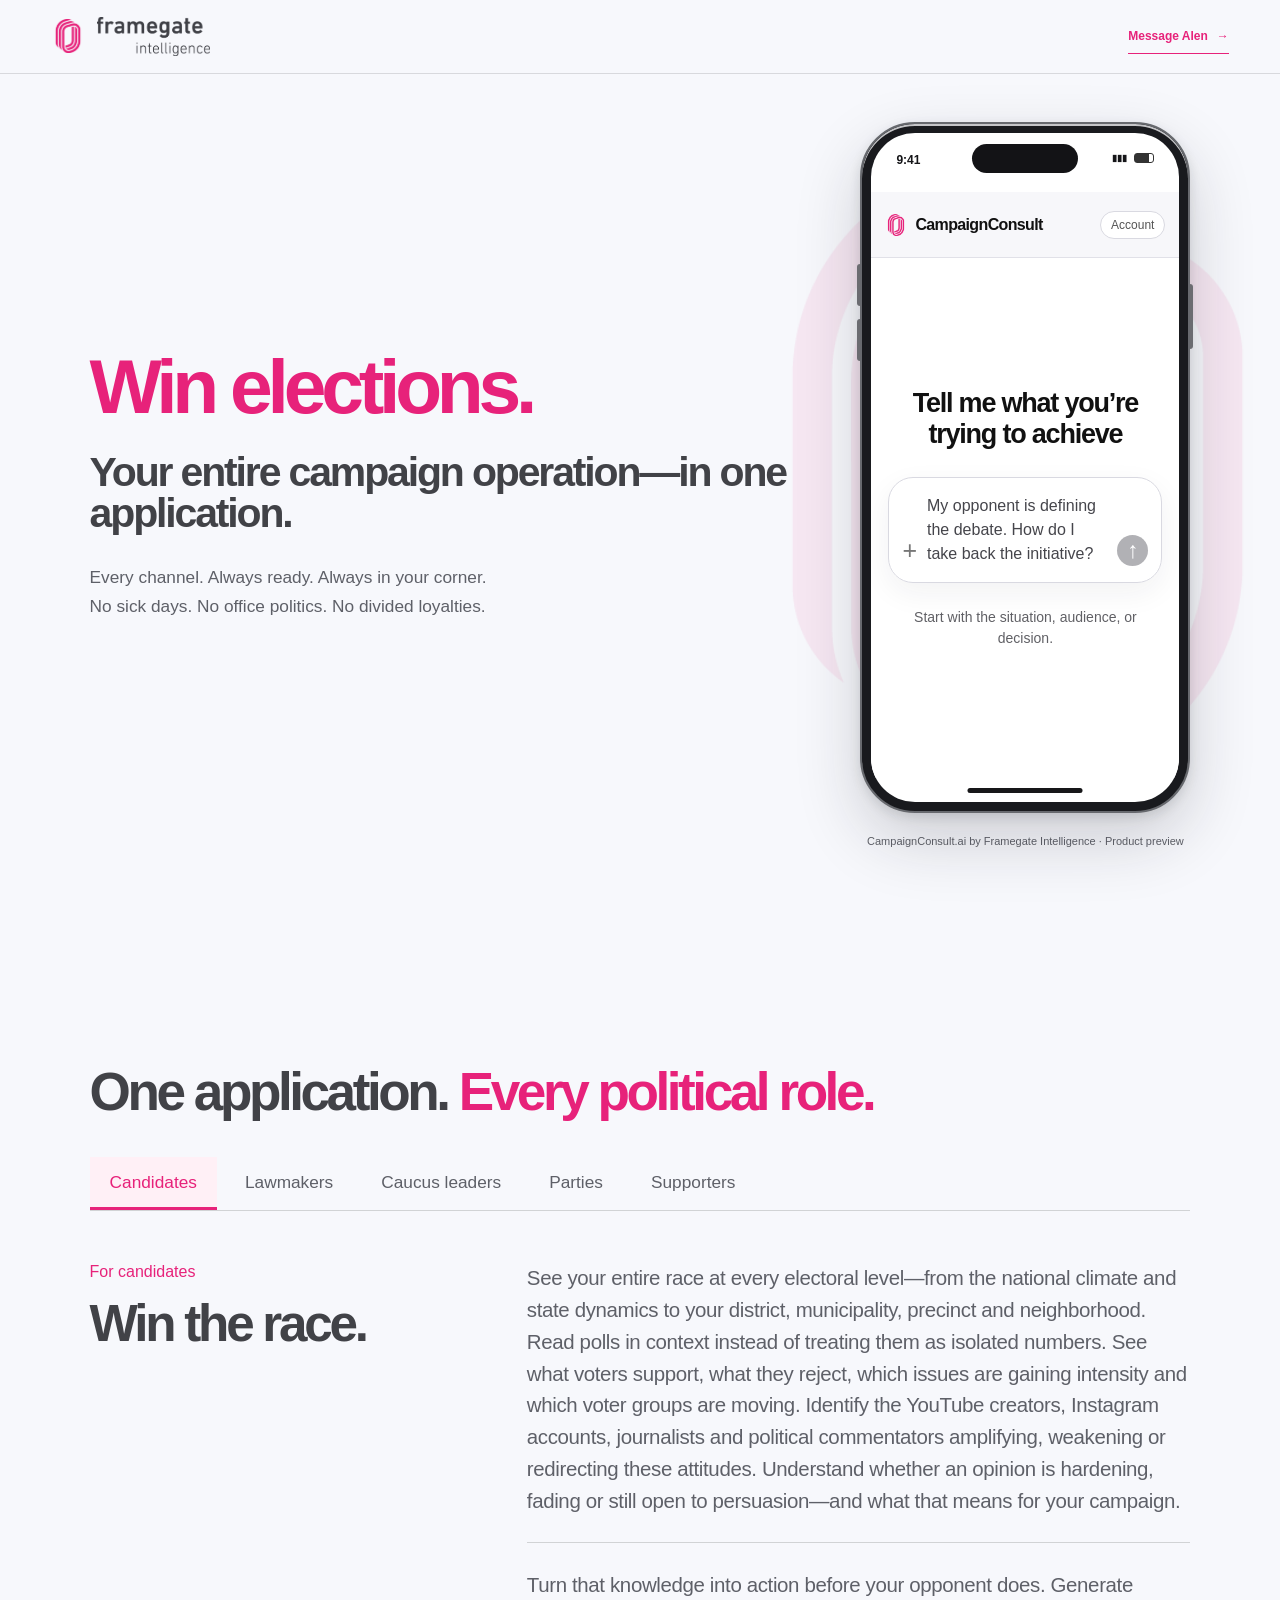
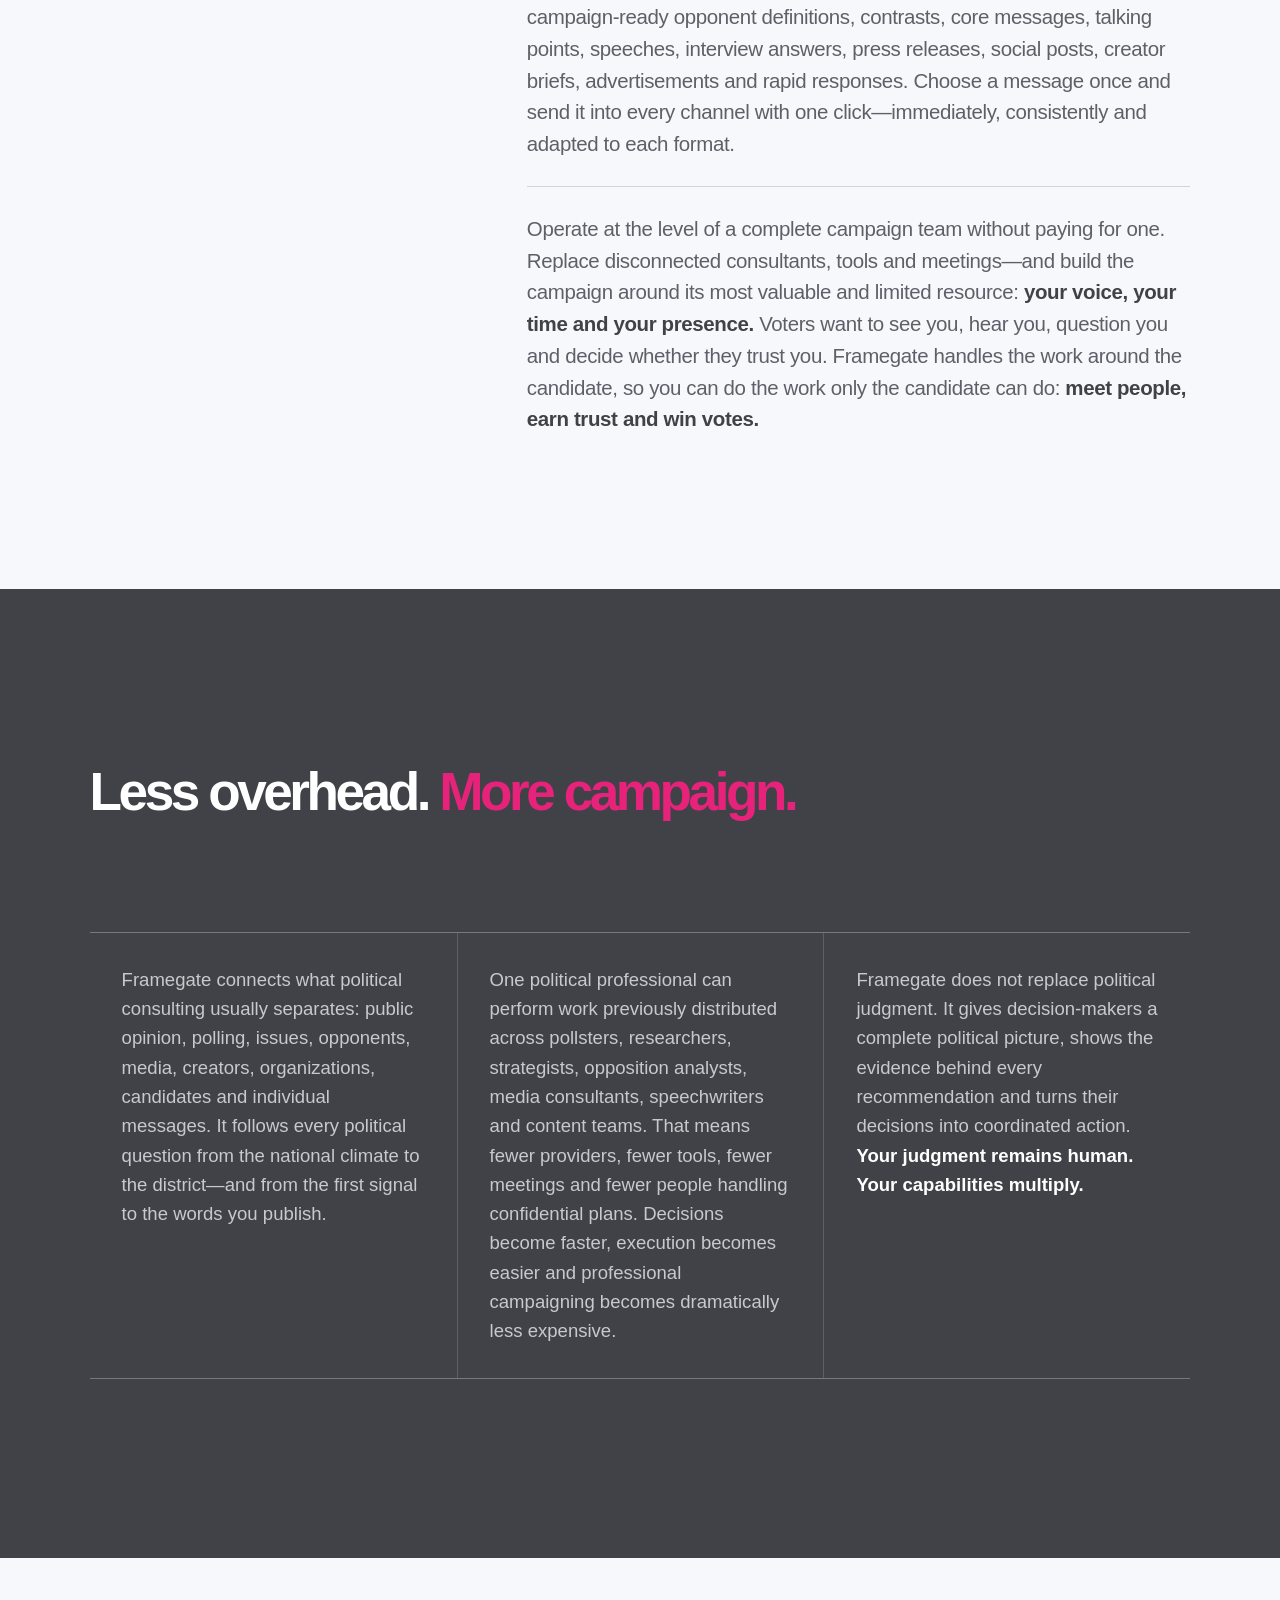
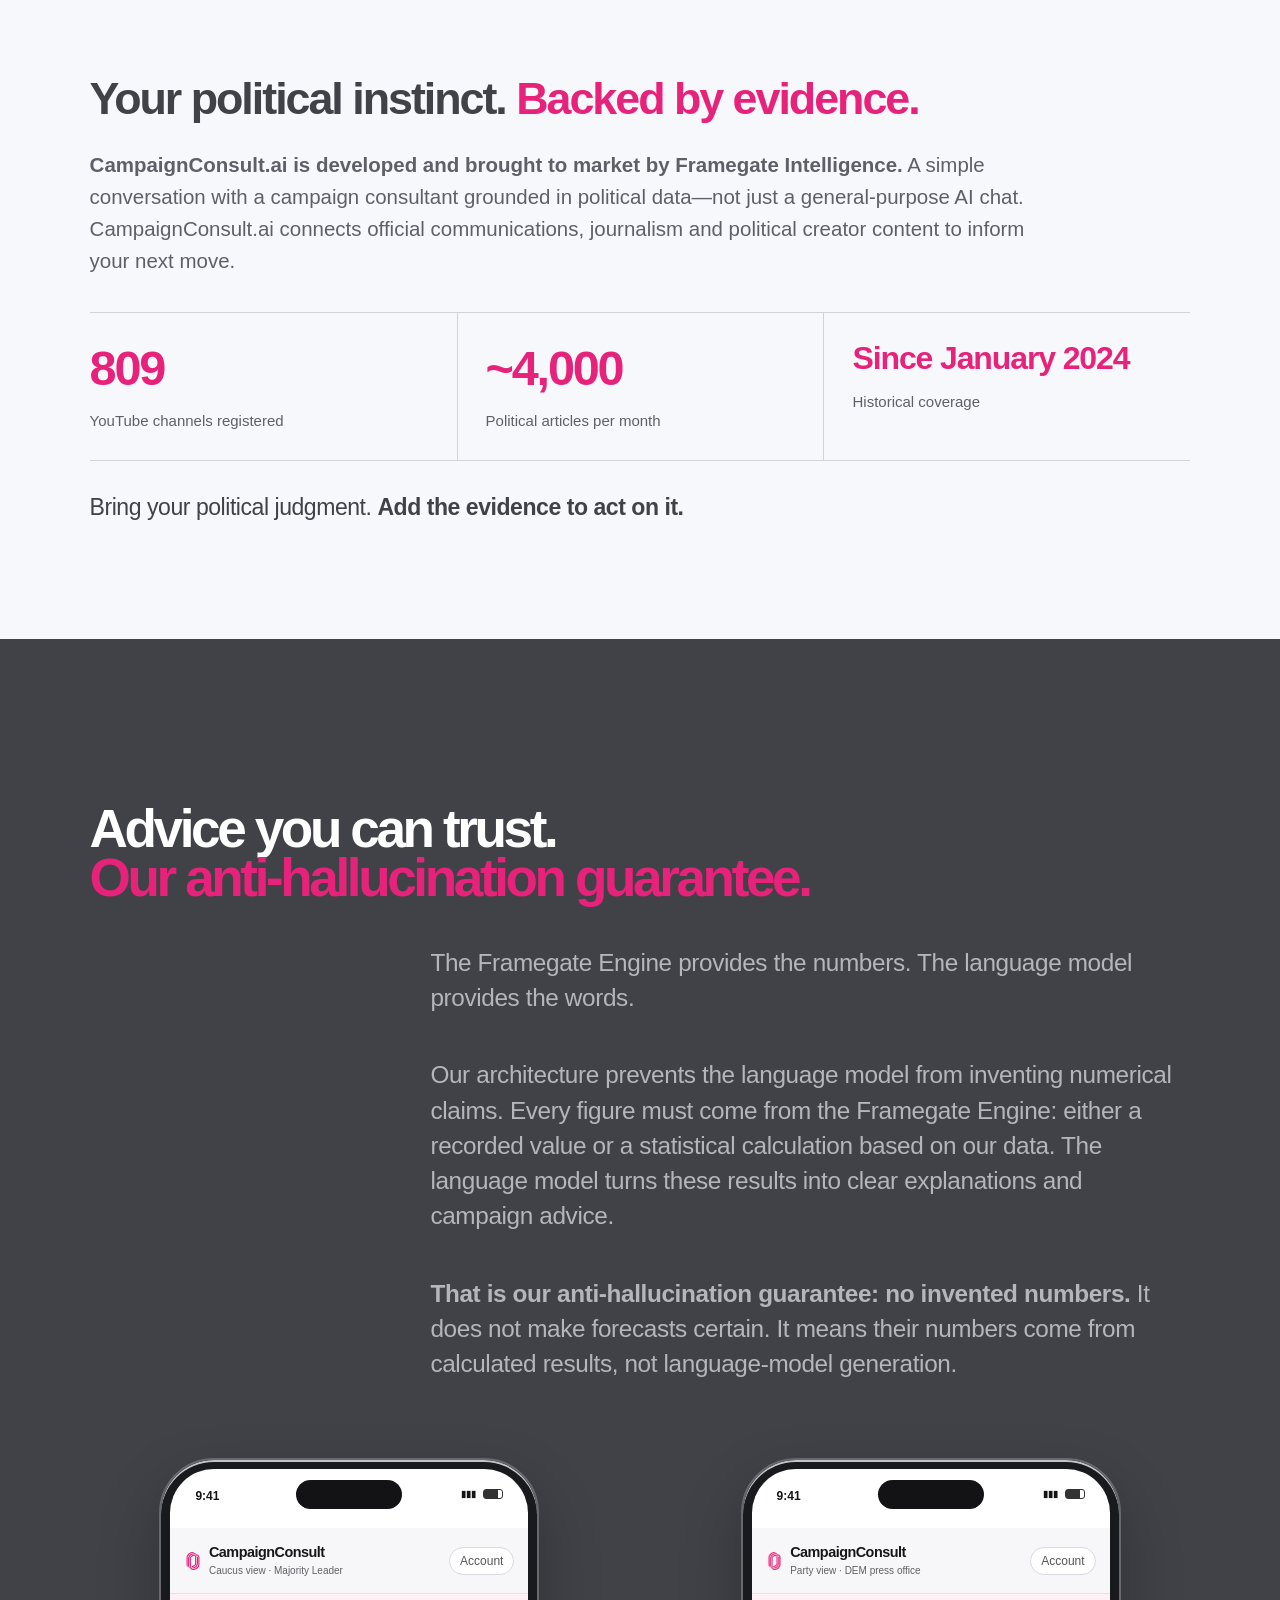
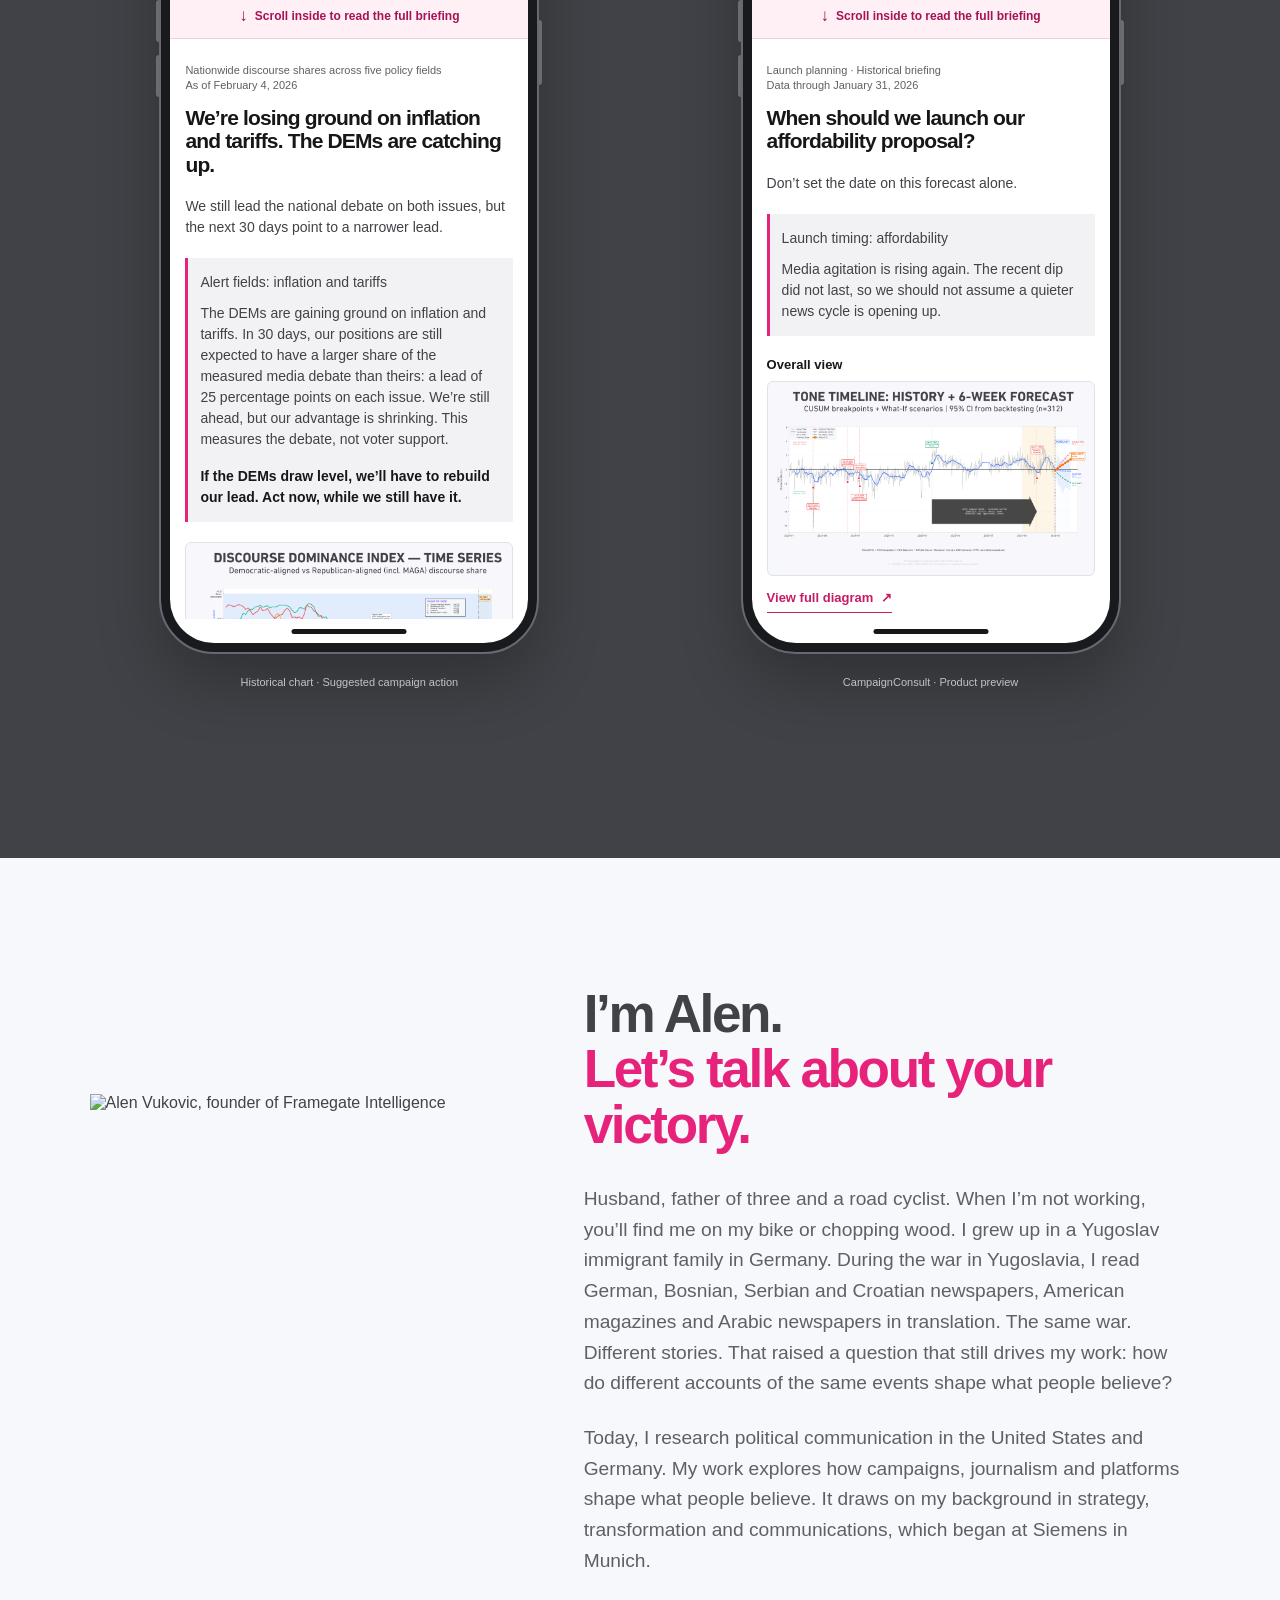
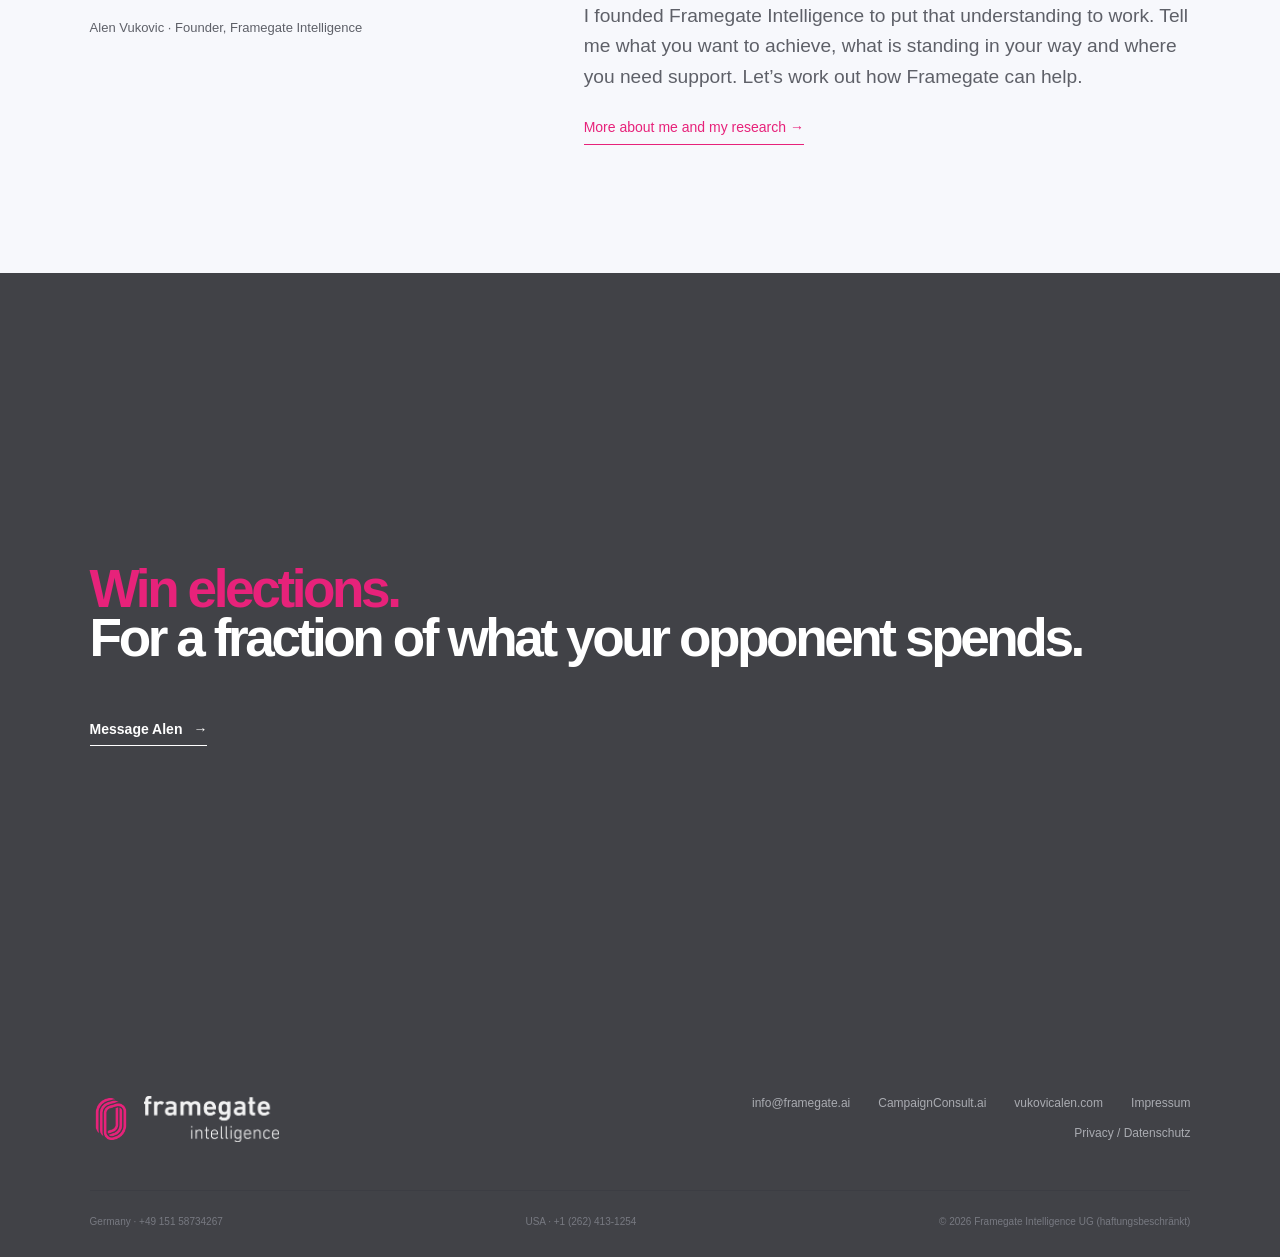
==== index.html @ f0dc9509 "Organize five political roles into accessible tabs without cutting copy" ====
<!doctype html>
<html lang="en">
<head>
  <meta charset="utf-8">
  <meta name="viewport" content="width=device-width, initial-scale=1">
  <title>Framegate Intelligence</title>
  <meta name="description" content="Your entire campaign operation—in one application. Built for candidates, elected officials, parliamentary leaders, party leadership and party members.">
  <link rel="canonical" href="https://framegate.ai/">
  <link rel="icon" href="assets/framegate-symbol.png" type="image/png">
  <link rel="stylesheet" href="site-v2.css">
</head>
<body>
<main>
  <header class="site-header">
    <a class="brand" href="#top" aria-label="Framegate Intelligence home">
      <img class="brand-symbol" src="assets/framegate-symbol.png" alt="">
      <img class="brand-wordmark" src="assets/framegate-grau-20260904.jpg" width="1095" height="375" alt="Framegate Intelligence">
    </a>
    <a class="header-cta" href="https://www.linkedin.com/in/vukovicalen/" target="_blank" rel="noopener noreferrer">Message Alen <span aria-hidden="true">→</span></a>
  </header>

  <section class="hero" id="top">
    <div class="hero-mark" aria-hidden="true"><img src="assets/framegate-symbol.png" alt=""></div>
    <div class="hero-layout">
    <div class="hero-copy">
      <h1><strong>Win elections.</strong></h1>
      <h2 class="hero-subtitle">Your entire campaign operation—in one application.</h2>
      <p class="hero-details">Every channel. Always ready. Always in your corner.<br>No sick days. No office politics. No divided loyalties.</p>
    </div>
      <figure class="campaign-preview phone-preview hero-phone-preview">
        <div class="phone-shell">
        <div class="phone-screen">
          <div class="phone-status" aria-hidden="true"><span>9:41</span><i class="phone-island"></i><span class="phone-status-icons">▮▮▮ <span class="phone-battery"></span></span></div>
        <div class="campaign-screen" role="img" aria-label="CampaignConsult product preview. Tell me what you’re trying to achieve. Example question: My opponent is defining the debate. How do I take back the initiative?">
          <div class="campaign-screen-header" aria-hidden="true">
            <div class="campaign-screen-brand"><img src="assets/framegate-symbol.png" alt=""><span>CampaignConsult</span></div>
            <span class="campaign-screen-account">Account</span>
          </div>
          <div class="campaign-screen-body" aria-hidden="true">
            <p class="campaign-screen-title">Tell me what you’re trying to achieve</p>
            <div class="campaign-screen-prompt">
              <span class="campaign-screen-plus">+</span>
              <p>My opponent is defining the debate. How do I take back the initiative?</p>
              <span class="campaign-screen-send">↑</span>
            </div>
            <p class="campaign-screen-hint">Start with the situation, audience, or decision.</p>
          </div>
        </div>
          <div class="phone-home-indicator" aria-hidden="true"></div>
        </div>
        </div>
        <figcaption>CampaignConsult.ai by Framegate Intelligence · Product preview</figcaption>
      </figure>
    </div>
  </section>


  <section class="audiences-section" id="outcomes" aria-labelledby="audiences-heading">
    <div class="audiences-intro">
      <h2 id="audiences-heading">One application. <em>Every political role.</em></h2>
    </div>

    <div class="audience-tabs" role="tablist" aria-label="Choose your political role" hidden>
      <button type="button" role="tab" id="role-tab-candidates" aria-controls="role-panel-candidates" aria-selected="true" tabindex="0">Candidates</button>
      <button type="button" role="tab" id="role-tab-lawmakers" aria-controls="role-panel-lawmakers" aria-selected="false" tabindex="-1">Lawmakers</button>
      <button type="button" role="tab" id="role-tab-caucus-leaders" aria-controls="role-panel-caucus-leaders" aria-selected="false" tabindex="-1">Caucus leaders</button>
      <button type="button" role="tab" id="role-tab-parties" aria-controls="role-panel-parties" aria-selected="false" tabindex="-1">Parties</button>
      <button type="button" role="tab" id="role-tab-supporters" aria-controls="role-panel-supporters" aria-selected="false" tabindex="-1">Supporters</button>
    </div>

    <article class="audience-role" id="role-panel-candidates">
      <div class="role-heading">
        <p class="role-audience">For candidates</p>
        <h2>Win the race.</h2>
      </div>
      <div class="role-copy">
        <p>See your entire race at every electoral level—from the national climate and state dynamics to your district, municipality, precinct and neighborhood. Read polls in context instead of treating them as isolated numbers. See what voters support, what they reject, which issues are gaining intensity and which voter groups are moving. Identify the YouTube creators, Instagram accounts, journalists and political commentators amplifying, weakening or redirecting these attitudes. Understand whether an opinion is hardening, fading or still open to persuasion—and what that means for your campaign.</p>
        <p>Turn that knowledge into action before your opponent does. Generate campaign-ready opponent definitions, contrasts, core messages, talking points, speeches, interview answers, press releases, social posts, creator briefs, advertisements and rapid responses. Choose a message once and send it into every channel with one click—immediately, consistently and adapted to each format.</p>
        <p>Operate at the level of a complete campaign team without paying for one. Replace disconnected consultants, tools and meetings—and build the campaign around its most valuable and limited resource: <strong>your voice, your time and your presence.</strong> Voters want to see you, hear you, question you and decide whether they trust you. Framegate handles the work around the candidate, so you can do the work only the candidate can do: <strong>meet people, earn trust and win votes.</strong></p>
      </div>
    </article>

    <article class="audience-role" id="role-panel-lawmakers">
      <div class="role-heading">
        <p class="role-audience">For lawmakers</p>
        <h2>Keep your promises.<br>Keep your mandate.</h2>
      </div>
      <div class="role-copy">
        <p>See your entire mandate in one place—from campaign promises, parliamentary decisions and constituency concerns to polling shifts, media coverage and public reaction. Know which achievements voters recognize, which remain invisible and where frustration is growing. See which journalists, YouTube creators and political commentators are supporting, questioning or attacking your work—and which narratives are beginning to take hold.</p>
        <p>Turn political work into public meaning before your opponents rewrite your record. Show voters what is happening, which promises you have delivered, what still stands in the way and how you are fighting for them. Generate media responses, speeches, interviews, newsletters, parliamentary statements and social content immediately. Respond to criticism while it matters and communicate one consistent message across every channel.</p>
        <p>Operate at the level of a complete parliamentary and communications team without paying for one. Framegate monitors the public debate, prepares your response and turns your work into communication—so you can focus on the part that cannot be delegated: <strong>listening to constituents, solving their problems, earning their trust and keeping your mandate.</strong></p>
      </div>
    </article>

    <article class="audience-role" id="role-panel-caucus-leaders">
      <div class="role-heading">
        <p class="role-audience">For caucus leaders</p>
        <h2>Turn many voices into political power.</h2>
      </div>
      <div class="role-copy">
        <p>See your entire parliamentary group in one place—from speeches, parliamentary initiatives and committee work to interviews, social content, media coverage and public reaction. Know which members are reinforcing the shared direction, where messages contradict each other, who is gaining attention and who is coming under attack. See which journalists, creators and opponents are driving a narrative—and whether your group is shaping the debate or merely reacting to it.</p>
        <p>Turn political direction into coordinated action before your opponents exploit fragmentation. Establish one recognizable message, equip every member with arguments, talking points, speeches and ready-to-publish content, and launch coordinated media responses across all channels. Reinforce supportive narratives, counter attacks immediately and let the parliamentary group speak with one strategic voice—without erasing the individual voices of its members.</p>
        <p>Operate at the level of a permanent parliamentary war room without building one. Replace manual monitoring, fragmented briefings and endless coordination meetings. Framegate keeps every member informed, shows how the shared message is being used and reveals where intervention is needed—so the parliamentary group leader can focus on what cannot be delegated: <strong>setting the direction, holding the group together and turning parliamentary work into political power.</strong></p>
      </div>
    </article>

    <article class="audience-role" id="role-panel-parties">
      <div class="role-heading">
        <p class="role-audience">For parties</p>
        <h2>One party. One direction.<br>Win at every level.</h2>
      </div>
      <div class="role-copy">
        <p>See the entire political field in one place—from the national mood to developments in every state, region, district, municipality and constituency. Know what voters are discussing, where the debate is moving and which issues are gaining or losing intensity. Identify the media, journalists, YouTube creators and Instagram accounts shaping public opinion. Detect the strategic moves, emerging narratives and attacks of competing parties before they determine the agenda.</p>
        <p>Turn that knowledge into coordinated campaigns across every level of the party. Establish one recognizable political direction while adapting its message to different regions, elections and voter groups. Identify the best moment and point of intervention, launch coordinated responses and equip party leaders, candidates, parliamentary groups, elected officials and members with the arguments, briefings and content they need. Make the party visible as one political force—across every election and every channel.</p>
        <p>Operate at the level of a permanent national campaign headquarters without building another bureaucracy. Replace disconnected polling, monitoring, agencies, reporting chains and coordination meetings with one shared political picture. Framegate gives every level of the party the same evidence and strategic direction—so the leadership can focus on what cannot be delegated: <strong>setting priorities, uniting the party, building majorities and winning elections.</strong></p>
      </div>
    </article>

    <article class="audience-role" id="role-panel-supporters">
      <div class="role-heading">
        <p class="role-audience">For supporters</p>
        <h2>Turn your members into a movement.</h2>
      </div>
      <div class="role-copy">
        <p>Give every member the substance to participate: verified facts, sources, arguments and the right sequence of evidence. Framegate turns them into ready-to-use posts, replies, speeches, talking points and scripts for short-form video—adapted to the member’s own voice, local context and chosen channel.</p>
        <p>Enable ordinary citizens who believe in your ideas to become effective political actors online. They can see what opponents, journalists and political creators are saying, understand which narratives are gaining ground and respond with evidence while the debate is still moving. They can challenge opposing arguments, explain policies, report developments and carry one political direction into thousands of different conversations.</p>
        <p>Turn your membership into the strongest communication network your party already possesses. Instead of relying entirely on official accounts, paid media and professional communicators, your ideas become visible through real people with real relationships. Framegate provides the evidence, language and communication support; members provide what no application can manufacture: <strong>personal credibility, democratic participation and the power to turn an idea into a movement.</strong></p>
      </div>
    </article>
  </section>



  <section class="advantage-section" id="why-framegate">
    <div class="advantage-intro">
      <h2>Less overhead. <em>More campaign.</em></h2>
    </div>
    <div class="advantage-copy">
      <p>Framegate connects what political consulting usually separates: public opinion, polling, issues, opponents, media, creators, organizations, candidates and individual messages. It follows every political question from the national climate to the district—and from the first signal to the words you publish.</p>
      <p>One political professional can perform work previously distributed across pollsters, researchers, strategists, opposition analysts, media consultants, speechwriters and content teams. That means fewer providers, fewer tools, fewer meetings and fewer people handling confidential plans. Decisions become faster, execution becomes easier and professional campaigning becomes dramatically less expensive.</p>
      <p>Framegate does not replace political judgment. It gives decision-makers a complete political picture, shows the evidence behind every recommendation and turns their decisions into coordinated action. <strong>Your judgment remains human. Your capabilities multiply.</strong></p>
    </div>
  </section>

  <section class="product-preview-section" id="in-transit" aria-labelledby="product-evidence-heading">
    <div class="product-preview-inner">
      <div class="product-evidence" aria-labelledby="product-evidence-heading">
        <h3 id="product-evidence-heading">Your political instinct. <em>Backed by evidence.</em></h3>
        <p class="product-evidence-lead"><strong>CampaignConsult.ai is developed and brought to market by Framegate Intelligence.</strong> A simple conversation with a campaign consultant grounded in political data—not just a general-purpose AI chat. CampaignConsult.ai connects official communications, journalism and political creator content to inform your next move.</p>
        <div class="product-evidence-stats" aria-label="Evidence base">
          <article><strong>809</strong><span>YouTube channels registered</span></article>
          <article><strong>~4,000</strong><span>Political articles per month</span></article>
          <article><strong>Since January 2024</strong><span>Historical coverage</span></article>
        </div>
        <p class="product-evidence-close">Bring your political judgment. <strong>Add the evidence to act on it.</strong></p>
      </div>
    </div>
  </section>

  <section class="cases-section" id="cases">
    <div class="cases-intro">
      <h2>Advice you can trust.<br><em>Our anti-hallucination guarantee.</em></h2>
      <p class="cases-evidence-copy">The Framegate Engine provides the numbers. The language model provides the words.</p>
      <p class="cases-evidence-copy">Our architecture prevents the language model from inventing numerical claims. Every figure must come from the Framegate Engine: either a recorded value or a statistical calculation based on our data. The language model turns these results into clear explanations and campaign advice.</p>
      <p class="cases-evidence-copy"><strong>That is our anti-hallucination guarantee: no invented numbers.</strong> It does not make forecasts certain. It means their numbers come from calculated results, not language-model generation.</p>
    </div>
    <div class="case-diagrams case-phone-grid">
      <figure class="case-phone-card case-brief-card">
        <div class="phone-shell">
          <div class="phone-screen">
            <div class="phone-status" aria-hidden="true"><span>9:41</span><i class="phone-island"></i><span class="phone-status-icons">▮▮▮ <span class="phone-battery"></span></span></div>
            <div class="campaign-screen-header">
              <div class="campaign-screen-brand"><img src="assets/framegate-symbol.png" alt=""><div class="campaign-brand-copy"><span class="campaign-brand-name">CampaignConsult</span><span class="campaign-brand-role">Caucus view · Majority Leader</span></div></div>
              <span class="campaign-screen-account">Account</span>
            </div>
            <p class="brief-scroll-hint" id="brief-scroll-hint"><span aria-hidden="true">↓</span> Scroll inside to read the full briefing</p>
            <div class="phone-report" tabindex="0" role="region" aria-label="Campaign briefing, scroll to read" aria-describedby="brief-scroll-hint">
              <p class="phone-report-name">Nationwide discourse shares across five policy fields<br>As of February 4, 2026</p>
              <h3>We’re losing ground on inflation and tariffs. The DEMs are catching up.</h3>
              <p class="brief-intro">We still lead the national debate on both issues, but the next 30 days point to a narrower lead.</p>
              <div class="brief-alert">
                <p class="brief-alert-label">Alert fields: inflation and tariffs</p>
                <p>The DEMs are gaining ground on inflation and tariffs. In 30 days, our positions are still expected to have a larger share of the measured media debate than theirs: a lead of 25 percentage points on each issue. We’re still ahead, but our advantage is shrinking. This measures the debate, not voter support.</p>
                <p class="brief-intro brief-urgency"><strong>If the DEMs draw level, we’ll have to rebuild our lead. Act now, while we still have it.</strong></p>
              </div>
              <a class="phone-report-image" href="assets/discourse-dominance-index.png" target="_blank" rel="noopener noreferrer" aria-label="Open discourse dominance diagram at full size">
                <img src="assets/discourse-dominance-index.png" alt="Framegate Discourse Dominance Index showing Democratic-aligned and Republican-aligned discourse share over time" loading="lazy" decoding="async">
              </a>
              <div class="campaign-brief">
                <p class="brief-action"><strong>Get ready to explain what we’ll do about everyday prices.</strong></p>
                <ol class="brief-steps">
                  <li>Ask Tucker Carlson’s team for an interview. His January 26 conversation with Peter Schiff brought criticism of Trump’s inflation record to his audience. Be ready to answer it with evidence, not slogans.</li>
                  <li>Prepare a New York Times interview pitch and contact the relevant local FOX 5 newsroom. Explain what our proposals would change for households. Address the questions about tariffs directly.</li>
                  <li><strong>Your next step:</strong> Generate an interview brief, supporting evidence, tough-question answers and outreach drafts. Turn the same message into YouTube scripts, X posts and a paid-media plan.</li>
                </ol>
                <button class="brief-prepare" type="button" disabled title="Product preview">Prepare my briefing</button>
              </div>
              <a class="phone-report-link" href="assets/discourse-dominance-index.png" target="_blank" rel="noopener noreferrer">View full diagram <span aria-hidden="true">↗</span></a>
            </div>
            <div class="phone-home-indicator" aria-hidden="true"></div>
          </div>
        </div>
        <figcaption>Historical chart · Suggested campaign action</figcaption>
      </figure>
      <figure class="case-phone-card case-brief-card" id="affordability-briefing">
        <div class="phone-shell">
          <div class="phone-screen">
            <div class="phone-status" aria-hidden="true"><span>9:41</span><i class="phone-island"></i><span class="phone-status-icons">▮▮▮ <span class="phone-battery"></span></span></div>
            <div class="campaign-screen-header">
              <div class="campaign-screen-brand"><img src="assets/framegate-symbol.png" alt=""><div class="campaign-brand-copy"><span class="campaign-brand-name">CampaignConsult</span><span class="campaign-brand-role">Party view · DEM press office</span></div></div>
              <span class="campaign-screen-account">Account</span>
            </div>
            <p class="brief-scroll-hint" id="affordability-scroll-hint"><span aria-hidden="true">↓</span> Scroll inside to read the full briefing</p>
            <div class="phone-report" tabindex="0" role="region" aria-label="Affordability launch briefing, scroll to read" aria-describedby="affordability-scroll-hint">
              <p class="phone-report-name">Launch planning · Historical briefing<br>Data through January 31, 2026</p>
              <h3>When should we launch our affordability proposal?</h3>
              <p class="brief-intro">Don’t set the date on this forecast alone.</p>
              <div class="brief-alert">
                <p class="brief-alert-label">Launch timing: affordability</p>
                <p>Media agitation is rising again. The recent dip did not last, so we should not assume a quieter news cycle is opening up.</p>
              </div>
              <p class="affordability-chart-heading">Overall view</p>
              <a class="phone-report-image" href="assets/opponent-tone-forecast.png" target="_blank" rel="noopener noreferrer" aria-label="Open the original overall diagram at full size">
                <img src="assets/opponent-tone-forecast.png" alt="Original Framegate tone timeline with historical change points and six-week forecast scenarios" loading="lazy" decoding="async">
              </a>
              <a class="phone-report-link affordability-chart-link" href="assets/opponent-tone-forecast.png" target="_blank" rel="noopener noreferrer">View full diagram <span aria-hidden="true">↗</span></a>
        <figure class="affordability-month-chart">
          <p class="cc-chart-title">Monthly view · January 2026</p>
          <p class="cc-chart-sub">Media agitation · 7-day average</p>
          <svg role="img" aria-label="Historical seven-day average of media agitation in January 2026, rising to 3.09 at January 31. No future forecast is shown."></svg>
          <figcaption class="cc-chart-note">84,037 articles · January 2024–January 2026<br>The January 24 dip lasted three days under the monitoring rule. Index fitted on 2024 data.</figcaption>
        </figure>

              <div class="campaign-brief">
                <p>But a busy news cycle can also create an opportunity if our proposal connects with the stories people are following.</p>
                <h4>Before choosing your launch date, check what your proposal will compete with.</h4>
                <ol class="brief-steps">
                  <li>Identify the stories that dominate coverage and could crowd out our announcement.</li>
                  <li>See which stories are gaining momentum and which are fading.</li>
                  <li>Look for a relevant connection to our affordability proposal, then assess when and how to launch.</li>
                </ol>
                <p>Next, we’ll examine competing stories and how they’re developing.</p>
                <button class="brief-prepare" type="button" disabled title="Product preview">Analyze competing stories</button>
              </div>
            </div>
            <div class="phone-home-indicator" aria-hidden="true"></div>
          </div>
        </div>
        <figcaption>CampaignConsult · Product preview</figcaption>
      </figure>
    </div>
  </section>


  <section class="founder-section" id="alen" aria-labelledby="founder-heading">
    <div class="founder-inner">
      <figure class="founder-portrait">
        <img src="https://vukovicalen.com/alen-vukovic.jpg" alt="Alen Vukovic, founder of Framegate Intelligence" loading="lazy" decoding="async">
        <figcaption>Alen Vukovic · Founder, Framegate Intelligence</figcaption>
      </figure>
      <div class="founder-copy">
        <h2 id="founder-heading">I’m Alen.<br><em>Let’s talk about your victory.</em></h2>
        <p>Husband, father of three and a road cyclist. When I’m not working, you’ll find me on my bike or chopping wood. I grew up in a Yugoslav immigrant family in Germany. During the war in Yugoslavia, I read German, Bosnian, Serbian and Croatian newspapers, American magazines and Arabic newspapers in translation. The same war. Different stories. That raised a question that still drives my work: how do different accounts of the same events shape what people believe?</p>
        <p>Today, I research political communication in the United States and Germany. My work explores how campaigns, journalism and platforms shape what people believe. It draws on my background in strategy, transformation and communications, which began at Siemens in Munich.</p>
        <p>I founded Framegate Intelligence to put that understanding to work. Tell me what you want to achieve, what is standing in your way and where you need support. Let’s work out how Framegate can help.</p>
        <a class="founder-link" href="https://vukovicalen.com/about.html" target="_blank" rel="noreferrer">More about me and my research <span aria-hidden="true">→</span></a>
      </div>
    </div>
  </section>

  <section class="final-cta" id="contact">
    <h2><span class="cta-primary">Win elections.</span><br><em>For a fraction of what your opponent spends.</em></h2>
    <a href="https://www.linkedin.com/in/vukovicalen/" target="_blank" rel="noopener noreferrer">Message Alen <span aria-hidden="true">→</span></a>
  </section>

  <footer>
    <div class="footer-brand"><img class="brand-symbol" src="assets/framegate-symbol.png" alt=""><img class="footer-wordmark" src="assets/framegate-schwarz-20260904.jpg" width="1095" height="375" alt="Framegate Intelligence"></div>
    <div class="footer-links">
      <a href="mailto:info@framegate.ai">info@framegate.ai</a>
      <a href="https://campaignconsult.ai" target="_blank" rel="noreferrer">CampaignConsult.ai</a>
      <a href="https://vukovicalen.com" target="_blank" rel="noreferrer">vukovicalen.com</a>
      <a href="impressum.html">Impressum</a>
      <a href="privacy.html">Privacy / Datenschutz</a>
    </div>
    <div class="footer-bottom">
      <span>Germany · +49 151 58734267</span>
      <span>USA · +1 (262) 413-1254</span>
      <span>© 2026 Framegate Intelligence UG (haftungsbeschränkt)</span>
    </div>
  </footer>
</main>
  <script>
    (() => {
      const root=document.getElementById("affordability-briefing");
      const svg=root.querySelector(".affordability-month-chart svg");
      const data=[{"date":"2026-01-01","value":0.4193159481440662},{"date":"2026-01-02","value":0.529026764329438},{"date":"2026-01-03","value":1.035855870328266},{"date":"2026-01-04","value":1.5978693872008882},{"date":"2026-01-05","value":1.9187460077862526},{"date":"2026-01-06","value":2.29329407240159},{"date":"2026-01-07","value":2.6613269934124486},{"date":"2026-01-08","value":3.022366530687372},{"date":"2026-01-09","value":3.288329303032117},{"date":"2026-01-10","value":3.048828360802317},{"date":"2026-01-11","value":2.876773469752014},{"date":"2026-01-12","value":2.9601311554561143},{"date":"2026-01-13","value":2.8461131392288825},{"date":"2026-01-14","value":2.6396717038530175},{"date":"2026-01-15","value":2.5143633692152716},{"date":"2026-01-16","value":2.4173317232022695},{"date":"2026-01-17","value":2.4283717312250075},{"date":"2026-01-18","value":2.1074482231442686},{"date":"2026-01-19","value":2.0380455248922806},{"date":"2026-01-20","value":1.949564990385779},{"date":"2026-01-21","value":2.0873857137402316},{"date":"2026-01-22","value":2.245095001656096},{"date":"2026-01-23","value":2.404148919085331},{"date":"2026-01-24","value":2.1628121336935044},{"date":"2026-01-25","value":2.5376313645432007},{"date":"2026-01-26","value":2.752885409869336},{"date":"2026-01-27","value":2.88136664522573},{"date":"2026-01-28","value":2.8581260028902165},{"date":"2026-01-29","value":2.9477204775237054},{"date":"2026-01-30","value":2.953234597319247},{"date":"2026-01-31","value":3.089771167773388}];
      const ns="http://www.w3.org/2000/svg";
      function add(tag,attrs,text){
        const node=document.createElementNS(ns,tag);
        for(const [key,value] of Object.entries(attrs))node.setAttribute(key,String(value));
        if(text!==undefined)node.textContent=text;
        svg.appendChild(node);return node;
      }
      function draw(){
        const width=svg.getBoundingClientRect().width||300,height=190;
        svg.setAttribute("viewBox","0 0 "+width+" "+height);
        svg.replaceChildren();
        const left=34,right=14,top=24,bottom=37;
        const min=Math.min(...data.map(d=>d.value)),max=Math.max(...data.map(d=>d.value));
        const low=Math.floor(min-.2),high=Math.ceil(max+.2);
        const x=i=>left+i*(width-left-right)/(data.length-1);
        const y=v=>height-bottom-(v-low)*(height-top-bottom)/(high-low);
        add("text",{x:left,y:12,fill:"#606065","font-size":11},"Index");
        for(let v=low;v<=high;v++){
          add("line",{x1:left,x2:width-right,y1:y(v),y2:y(v),stroke:"#dedfe5","stroke-width":1});
          add("text",{x:left-7,y:y(v)+4,"text-anchor":"end",fill:"#606065","font-size":11},v);
        }
        add("rect",{x:left,y:top,width:width-left-right,height:height-top-bottom,fill:"none",stroke:"#dedfe5","stroke-width":1});
        [[0,"Jan 1"],[15,"Jan 16"],[30,"Jan 31"]].forEach(([i,label])=>add("text",{x:x(i),y:height-18,"text-anchor":i===0?"start":i===30?"end":"middle",fill:"#606065","font-size":11},label));
        add("path",{d:data.map((d,i)=>(i?"L":"M")+x(i).toFixed(2)+","+y(d.value).toFixed(2)).join(" "),fill:"none",stroke:"#e7227a","stroke-width":2.2,"stroke-linejoin":"round"});
        const last=data.at(-1);
        add("circle",{cx:x(30),cy:y(last.value),r:3.5,fill:"#e7227a"});
        add("text",{x:x(30)-4,y:y(last.value)-10,"text-anchor":"end",fill:"#414247","font-size":12,"font-weight":600},last.value.toFixed(2));
      }
      new ResizeObserver(draw).observe(svg);
      draw();
    })();
  </script>
  <script>
    (() => {
      const section = document.getElementById("outcomes");
      const tablist = section.querySelector(".audience-tabs");
      const tabs = Array.from(tablist.querySelectorAll('[role="tab"]'));
      const panels = tabs.map(tab => document.getElementById(tab.getAttribute("aria-controls")));
      function select(index, focus = false) {
        tabs.forEach((tab, i) => {
          tab.setAttribute("aria-selected", String(i === index));
          tab.tabIndex = i === index ? 0 : -1;
          panels[i].hidden = i !== index;
        });
        if (focus) tabs[index].focus();
      }
      panels.forEach((panel, i) => {
        panel.setAttribute("role", "tabpanel");
        panel.setAttribute("aria-labelledby", tabs[i].id);
        panel.tabIndex = 0;
      });
      tabs.forEach((tab, index) => {
        tab.addEventListener("click", () => select(index));
        tab.addEventListener("keydown", event => {
          let next;
          if (event.key === "ArrowRight") next = (index + 1) % tabs.length;
          else if (event.key === "ArrowLeft") next = (index - 1 + tabs.length) % tabs.length;
          else if (event.key === "Home") next = 0;
          else if (event.key === "End") next = tabs.length - 1;
          else return;
          event.preventDefault();
          select(next, true);
        });
      });
      select(0);
      tablist.hidden = false;
      section.classList.add("tabs-ready");
    })();
  </script>
</body>
</html>
---- site-v2.css ----
:root {
  --ink: #414247;
  --charcoal: #414247;
  --slate: #5e6068;
  --muted: #8e8f95;
  --line: #d1d3d5;
  --paper: #f7f8fc;
  --surface: #d1d3d5;
  --white: #ffffff;
  --pink: #e7227a;
  --pink-dark: #e7227a;
}

* { box-sizing: border-box; }
html { scroll-behavior: smooth; }
body {
  margin: 0;
  background: var(--paper);
  color: var(--ink);
  font-family: "Helvetica Neue", Helvetica, Arial, sans-serif;
  text-rendering: optimizeLegibility;
}
a { color: inherit; text-decoration: none; }
img { display: block; }
main { overflow: hidden; }
em { color: var(--pink); font-style: normal; }

.eyebrow {
  margin: 0;
  color: var(--pink);
  font-size: 10px;
  line-height: 1;
  font-weight: 800;
  letter-spacing: .22em;
}

.site-header {
  position: sticky;
  top: 0;
  z-index: 50;
  height: 74px;
  padding: 0 clamp(20px, 4vw, 66px);
  display: grid;
  grid-template-columns: 1fr auto;
  align-items: center;
  gap: 38px;
  background: rgba(247, 248, 252, .94);
  border-bottom: 1px solid rgba(13, 14, 17, .13);
  backdrop-filter: blur(16px);
}
.brand { display: flex; align-items: center; gap: 12px; }
.brand img { width: 34px; height: 34px; object-fit: contain; }
.brand img.brand-wordmark { width: 132px; height: auto; mix-blend-mode: multiply; filter: contrast(1.22); }
.brand span { font-size: 11px; font-weight: 800; letter-spacing: .18em; }
.header-cta {
  display: inline-flex;
  align-items: center;
  gap: 9px;
  padding: 10px 0;
  border-bottom: 1px solid var(--pink);
  color: var(--pink);
  font-size: 12px;
  font-weight: 700;
}

.hero {
  position: relative;
  min-height: calc(100vh - 74px);
  padding: clamp(80px, 10vh, 130px) clamp(24px, 7vw, 112px) 80px;
  display: flex;
  align-items: center;
}
.hero-copy { position: relative; z-index: 2; width: min(1280px, 91vw); }
.hero h1 {
  margin: 0;
  font-size: clamp(47px, 6vw, 93px);
  line-height: .9;
  letter-spacing: -.068em;
  font-weight: 680;
}
.hero h1 strong { color: var(--pink); font-weight: 680; }
.hero h1 span { color: var(--ink); font-weight: 680; }
.hero-category {
  max-width: 650px;
  margin: 45px 0 0;
  font-size: clamp(20px, 2.2vw, 31px);
  line-height: 1.25;
  letter-spacing: -.025em;
}
.text-link {
  width: fit-content;
  margin-top: 42px;
  padding-bottom: 7px;
  display: inline-flex;
  align-items: center;
  gap: 10px;
  color: var(--pink);
  border-bottom: 1px solid currentColor;
  font-size: 13px;
  font-weight: 700;
}
.hero-mark { position: absolute; right: -4vw; top: 10%; width: min(49vw, 690px); opacity: .075; }
.hero-mark img { width: 100%; height: auto; }
.scroll-cue { position: absolute; right: clamp(24px, 4vw, 68px); bottom: 36px; display: flex; align-items: center; gap: 12px; transform: rotate(90deg); transform-origin: right center; }
.scroll-cue span { font-size: 8px; font-weight: 800; letter-spacing: .24em; }
.scroll-cue i { width: 54px; height: 1px; background: var(--ink); }

.transit-section {
  background: var(--ink);
  color: var(--white);
  padding: clamp(100px, 13vw, 190px) clamp(24px, 7vw, 112px);
}
.statement-wrap { max-width: 1340px; margin: 0 auto; }
.statement-wrap h2, .service-intro h2, .inputs-intro h2, .cases-intro h2, .needs-intro h2, .deliverables-intro h2, .lifecycle-intro h2, .receptivity-intro h2, .architecture-heading h2, .evidence-heading h2,
.action-section h2, .product-copy h2, .final-cta h2 {
  margin: 0;
  font-size: clamp(40px, 5.5vw, 86px);
  line-height: .92;
  letter-spacing: -.064em;
  font-weight: 640;
}
.section-kicker { display: block; margin-bottom: 26px; color: var(--pink); font-size: 9px; font-weight: 800; letter-spacing: .18em; }
.statement-lead {
  max-width: 720px;
  margin: 30px 0 0 auto;
  color: #bbbcc1;
  font-size: clamp(19px, 2vw, 27px);
  line-height: 1.4;
  letter-spacing: -.02em;
}
.transit-flow {
  max-width: 1340px;
  margin: clamp(90px, 11vw, 150px) auto 0;
  padding-top: 20px;
  border-top: 1px solid #484950;
}
.transit-flow svg { width: 100%; height: auto; display: block; overflow: visible; }
.flow-ribbon { fill: var(--pink); opacity: .58; }
.flow-ribbon.flow-soft { opacity: .28; }
.flow-node { fill: #17181d; stroke: #484950; stroke-width: 1.5; }
.flow-accent { fill: var(--pink); }
.flow-rule { stroke: #484950; stroke-width: 1; }
.flow-kicker { fill: #85878f; font-size: 11px; font-weight: 700; letter-spacing: 1.4px; }
.flow-label { fill: var(--white); font-size: 13px; font-weight: 600; }
.flow-copy { fill: var(--white); font-size: 16px; font-weight: 400; }
.flow-small { fill: #9d9fa6; font-size: 11px; font-weight: 400; }
.transit-flow-mobile { display: none; }

.service-section { padding: clamp(100px, 13vw, 185px) clamp(24px, 7vw, 112px); background: var(--paper); }
.service-intro, .service-steps { max-width: 1340px; margin-left: auto; margin-right: auto; }
.service-steps { margin-top: clamp(80px, 9vw, 130px); border-top: 1px solid var(--ink); }
.service-steps article { min-height: 164px; display: grid; grid-template-columns: minmax(150px, .35fr) 1.65fr; gap: 32px; align-items: center; border-bottom: 1px solid var(--line); }
.service-steps article > span { color: var(--pink); font-size: 9px; font-weight: 800; letter-spacing: .17em; }
.service-steps h3 { max-width: 900px; margin: 0; font-size: clamp(27px, 3.3vw, 49px); line-height: 1; letter-spacing: -.045em; font-weight: 580; }
.delivery-strip > span { color: var(--pink); font-size: 9px; font-weight: 800; letter-spacing: .17em; }
.delivery-strip p { margin: 0; color: var(--slate); font-size: clamp(16px, 1.7vw, 23px); line-height: 1.45; }

.inputs-section { padding: clamp(100px, 13vw, 185px) clamp(24px, 7vw, 112px); background: var(--surface); }
.inputs-intro, .fg-funnel-graphic { max-width: 1340px; margin-left: auto; margin-right: auto; }
.fg-funnel-graphic { margin-top: clamp(75px, 8vw, 115px); color: var(--ink); }
.fg-funnel-meta { display: grid; grid-template-columns: minmax(210px, 250px) 1fr; padding-bottom: 10px; border-bottom: 1px solid rgba(65,66,71,.3); color: var(--slate); font-size: 9px; font-weight: 800; letter-spacing: .14em; }
.fg-funnel-meta span:last-child { text-align: right; }
.fg-funnel-layout { display: grid; grid-template-columns: minmax(210px, 250px) minmax(0, 1fr); align-items: stretch; }
.fg-source-list { height: 384px; display: grid; grid-template-rows: repeat(12, 1fr); border-right: 1px solid rgba(65,66,71,.3); }
.fg-source-list > div { display: grid; grid-template-columns: 76px minmax(0, 1fr); align-items: center; gap: 9px; padding-right: 14px; border-bottom: 1px solid rgba(65,66,71,.14); }
.fg-source-list > div:last-child { border-bottom: 0; }
.fg-source-list small { color: var(--slate); font-size: 8px; font-weight: 800; letter-spacing: .09em; }
.fg-source-list strong { font-size: 12px; line-height: 1.2; font-weight: 650; }
.fg-funnel-plot { min-width: 0; }
.fg-funnel-plot svg { display: block; width: 100%; height: 384px; overflow: visible; }
.fg-funnel-result { margin-left: min(250px, 25vw); padding: 20px 0; display: flex; align-items: center; justify-content: space-between; gap: 20px; border-top: 1px solid rgba(65,66,71,.3); border-bottom: 1px solid rgba(65,66,71,.3); }
.fg-funnel-result span { color: var(--slate); font-size: 9px; font-weight: 800; letter-spacing: .14em; }
.fg-funnel-result strong { color: var(--pink); font-size: clamp(18px, 2vw, 28px); font-weight: 700; letter-spacing: -.025em; }

@media (max-width: 560px) {
  .fg-funnel-meta { grid-template-columns: 112px 1fr; }
  .fg-funnel-layout { grid-template-columns: 112px minmax(0, 1fr); }
  .fg-source-list { height: 420px; }
  .fg-source-list > div { grid-template-columns: 1fr; align-content: center; gap: 0; padding-right: 7px; }
  .fg-source-list small { display: none; }
  .fg-source-list strong { font-size: 10px; line-height: 1.15; }
  .fg-funnel-plot svg { height: 420px; }
  .fg-funnel-result { margin-left: 0; align-items: flex-start; flex-direction: column; }
}

.decision-section { padding: clamp(100px, 13vw, 185px) clamp(24px, 7vw, 112px); background: var(--paper); }
.decision-intro, .decision-logic { max-width: 1340px; margin-left: auto; margin-right: auto; }
.decision-intro > p {
  max-width: 760px;
  margin: 42px 0 0 auto;
  color: var(--slate);
  font-size: clamp(18px, 1.9vw, 26px);
  line-height: 1.45;
  letter-spacing: -.015em;
}
.decision-logic { margin-top: clamp(80px, 9vw, 130px); border-top: 1px solid var(--ink); }
.decision-logic article {
  min-height: 190px;
  display: grid;
  grid-template-columns: 70px minmax(260px, .85fr) 1.15fr;
  gap: 30px;
  align-items: center;
  border-bottom: 1px solid var(--line);
}
.decision-logic article > span { color: var(--pink); font-size: 10px; font-weight: 800; letter-spacing: .14em; }
.decision-logic h3 { margin: 0; font-size: clamp(26px, 3vw, 43px); line-height: 1; letter-spacing: -.045em; font-weight: 600; }
.decision-logic p { max-width: 570px; margin: 0; color: var(--slate); font-size: 16px; line-height: 1.55; }

.cases-section {
  padding: clamp(100px, 13vw, 185px) clamp(24px, 7vw, 112px);
  background: var(--ink);
  color: var(--white);
}
.cases-intro, .case-diagrams { max-width: 1500px; margin-left: auto; margin-right: auto; }
.case-index { color: var(--pink); font-size: 9px; font-weight: 800; letter-spacing: .18em; }
.cases-intro h2 { margin-top: 26px; }
.cases-intro > p {
  max-width: 760px;
  margin: 42px 0 0 auto;
  color: #b5b6bc;
  font-size: clamp(18px, 1.9vw, 26px);
  line-height: 1.45;
  letter-spacing: -.015em;
}
.case-diagrams { margin-top: clamp(72px, 8vw, 120px); display: grid; grid-template-columns: repeat(2, minmax(0, 1fr)); gap: clamp(18px, 2vw, 34px); align-items: stretch; }
.diagram-card { margin: 0; display: flex; flex-direction: column; background: var(--surface); color: var(--ink); border: 1px solid #414247; }
.diagram-card > a:first-child { display: block; padding: 10px; background: var(--paper); overflow: hidden; }
.diagram-card img { width: 100%; height: auto; aspect-ratio: 5 / 3; object-fit: contain; transition: transform 220ms ease; }
.diagram-card > a:first-child:hover img { transform: scale(1.012); }
.diagram-card figcaption { flex: 1; min-height: 245px; padding: 26px 28px 28px; display: flex; flex-direction: column; align-items: flex-start; }
.diagram-card figcaption > span { color: var(--pink); font-size: 8px; font-weight: 800; letter-spacing: .17em; }
.diagram-card figcaption > h3 { max-width: 580px; margin: 18px 0 0; font-size: clamp(21px, 2.1vw, 31px); line-height: 1.08; letter-spacing: -.035em; font-weight: 620; }
.diagram-card figcaption > p { max-width: 560px; margin: 18px 0 0; color: var(--slate); font-size: 14px; line-height: 1.5; }
.diagram-card figcaption > a { margin-top: auto; padding-top: 28px; display: inline-flex; align-items: center; gap: 8px; color: var(--pink); font-size: 11px; font-weight: 800; }

.needs-section { padding: clamp(100px, 13vw, 185px) clamp(24px, 7vw, 112px); background: var(--paper); }
.needs-intro, .needs-levels { max-width: 1340px; margin-left: auto; margin-right: auto; }
.needs-intro > span { color: var(--pink); font-size: 9px; font-weight: 800; letter-spacing: .18em; }
.needs-intro h2 { margin-top: 26px; }
.needs-intro > p {
  max-width: 760px;
  margin: 42px 0 0 auto;
  color: var(--slate);
  font-size: clamp(18px, 1.9vw, 26px);
  line-height: 1.45;
  letter-spacing: -.015em;
}
.needs-levels { margin-top: clamp(80px, 9vw, 130px); border-top: 1px solid var(--ink); }
.needs-levels article {
  min-height: 172px;
  display: grid;
  grid-template-columns: minmax(420px, 1.55fr) minmax(115px, .4fr) minmax(220px, .75fr);
  gap: clamp(20px, 2.5vw, 42px);
  align-items: center;
  border-bottom: 1px solid var(--line);
}
.needs-levels blockquote {
  max-width: 740px;
  margin: 0;
  font-size: clamp(24px, 2.35vw, 36px);
  line-height: 1.06;
  letter-spacing: -.035em;
  font-style: italic;
  font-weight: 520;
}
.needs-level { color: var(--pink); font-size: 14px; line-height: 1.3; font-weight: 750; }
.needs-scope { color: var(--muted); font-size: 14px; line-height: 1.4; font-weight: 560; }

.deliverables-section { padding: clamp(100px, 13vw, 185px) clamp(24px, 7vw, 112px); background: var(--surface); }
.deliverables-intro, .deliverable-logic, .delivery-strip { max-width: 1340px; margin-left: auto; margin-right: auto; }
.deliverable-logic { margin-top: clamp(80px, 9vw, 130px); border-top: 1px solid var(--ink); }
.deliverable-logic article { min-height: 150px; display: grid; grid-template-columns: 1fr minmax(190px, .35fr); gap: 30px; align-items: center; border-bottom: 1px solid var(--line); }
.deliverable-logic h3 { margin: 0; font-size: clamp(27px, 3.3vw, 49px); line-height: 1; letter-spacing: -.045em; font-weight: 580; }
.deliverable-logic span { color: var(--pink); font-size: 9px; font-weight: 800; letter-spacing: .17em; text-align: right; }
.delivery-strip { min-height: 120px; display: grid; grid-template-columns: minmax(150px, .35fr) 1.65fr; gap: 32px; align-items: center; }

.lifecycle-section { padding: clamp(100px, 13vw, 185px) clamp(24px, 7vw, 112px); background: var(--paper); }
.lifecycle-intro, .lifecycle-audiences, .lifecycle-flow { max-width: 1340px; margin-left: auto; margin-right: auto; }
.lifecycle-audiences { margin-top: clamp(75px, 8vw, 115px); display: grid; grid-template-columns: repeat(3, minmax(0, 1fr)); border-top: 1px solid var(--ink); border-bottom: 1px solid var(--ink); }
.lifecycle-audiences span { min-height: 118px; padding: 24px; display: flex; align-items: flex-end; border-left: 1px solid var(--line); border-bottom: 1px solid var(--line); color: var(--slate); font-size: clamp(17px, 1.8vw, 25px); letter-spacing: -.025em; }
.lifecycle-audiences span:nth-child(3n + 1) { border-left: 0; }
.lifecycle-flow { margin-top: 54px; color: var(--ink); font-size: clamp(22px, 2.4vw, 34px); line-height: 1.35; letter-spacing: -.03em; }

.receptivity-section { padding: clamp(100px, 13vw, 185px) clamp(24px, 7vw, 112px); background: var(--surface); }
.receptivity-intro, .receptivity-proof { max-width: 1340px; margin-left: auto; margin-right: auto; }
.receptivity-intro > p:last-child {
  max-width: 680px;
  margin: 42px 0 0 auto;
  color: var(--slate);
  font-size: clamp(18px, 1.9vw, 26px);
  line-height: 1.45;
  letter-spacing: -.015em;
}
.receptivity-proof { margin-top: clamp(90px, 10vw, 150px); border-top: 1px solid var(--ink); }
.proof-head { min-height: 58px; display: flex; justify-content: space-between; align-items: center; border-bottom: 1px solid var(--line); color: var(--muted); font-size: 9px; font-weight: 800; letter-spacing: .17em; }
.receptivity-proof article { min-height: 205px; display: grid; grid-template-columns: 80px 1fr auto; gap: 32px; align-items: center; border-bottom: 1px solid var(--line); }
.proof-number { color: var(--pink); font-size: 11px; font-weight: 800; letter-spacing: .14em; }
.receptivity-proof h3 { margin: 0 0 9px; font-size: clamp(28px, 3.2vw, 48px); letter-spacing: -.045em; }
.receptivity-proof p { max-width: 540px; margin: 0; color: var(--slate); font-size: 15px; line-height: 1.55; }
.receptivity-proof article > strong { width: 190px; color: var(--pink); font-size: 9px; letter-spacing: .15em; text-align: right; }

.majority-section {
  position: relative;
  min-height: 92vh;
  padding: clamp(90px, 12vw, 170px) clamp(24px, 7vw, 112px);
  display: flex;
  flex-direction: column;
  justify-content: center;
  background: var(--pink);
  color: var(--white);
  overflow: hidden;
}
.majority-section > img { position: absolute; right: -6vw; top: 4%; width: min(58vw, 820px); opacity: .18; filter: brightness(0) invert(1); }
.majority-section .eyebrow { color: var(--white); opacity: .72; }
.majority-section h2 { position: relative; margin: 0; font-size: clamp(60px, 9.4vw, 138px); line-height: .82; letter-spacing: -.078em; font-weight: 650; }
.majority-section > p:last-child { position: relative; margin: 62px 0 0; font-size: clamp(18px, 2vw, 28px); letter-spacing: -.02em; }

.architecture-section { padding: clamp(100px, 13vw, 185px) clamp(24px, 7vw, 112px); background: var(--paper); }
.architecture-heading { max-width: 1340px; margin: 0 auto; }
.architecture-heading > p:last-child, .evidence-heading > p:last-child {
  max-width: 680px;
  margin: 40px 0 0 auto;
  color: var(--slate);
  font-size: clamp(18px, 1.9vw, 26px);
  line-height: 1.45;
  letter-spacing: -.015em;
}
.architecture-field { position: relative; max-width: 1260px; min-height: 670px; margin: 105px auto 0; border: 1px solid var(--line); background: rgba(247,248,252,.46); }
.architecture-field::before, .architecture-field::after { content: ""; position: absolute; inset: 12%; border: 1px solid rgba(237,25,120,.22); border-radius: 50%; }
.architecture-field::after { inset: 25%; border-color: rgba(237,25,120,.42); }
.architecture-item { position: absolute; min-width: 190px; padding: 14px 16px; display: flex; flex-direction: column; gap: 8px; background: var(--paper); border: 1px solid var(--line); z-index: 2; }
.architecture-item span { color: var(--pink); font-size: 9px; font-weight: 800; letter-spacing: .14em; }
.architecture-item strong { font-size: 15px; }
.item-1 { left: 4%; top: 8%; }.item-2 { right: 4%; top: 8%; }.item-3 { left: 2%; top: 43%; }
.item-4 { right: 2%; top: 43%; }.item-5 { left: 12%; bottom: 7%; }.item-6 { left: calc(50% - 95px); bottom: 3%; }.item-7 { right: 12%; bottom: 7%; }
.architecture-core { position: absolute; left: 50%; top: 44%; transform: translate(-50%, -50%); z-index: 3; display: flex; flex-direction: column; align-items: center; gap: 18px; }
.architecture-core img { width: 118px; height: 118px; object-fit: contain; }
.architecture-core span { color: var(--pink); font-size: 9px; font-weight: 800; letter-spacing: .18em; }

.evidence-section { padding: clamp(100px, 13vw, 185px) clamp(24px, 7vw, 112px); background: var(--surface); }
.evidence-heading, .analysis-artifact { max-width: 1340px; margin-left: auto; margin-right: auto; }
.analysis-artifact { margin-top: 100px; background: var(--ink); color: var(--white); box-shadow: 0 35px 80px rgba(13,14,17,.16); }
.artifact-top { min-height: 62px; padding: 0 26px; display: flex; justify-content: space-between; align-items: center; border-bottom: 1px solid #414247; color: #85878f; font-size: 9px; font-weight: 800; letter-spacing: .16em; }
.artifact-question { padding: 42px 28px 52px; font-size: clamp(30px, 4.2vw, 64px); line-height: 1; letter-spacing: -.05em; }
.artifact-grid { display: grid; grid-template-columns: repeat(3, 1fr); border-top: 1px solid #414247; }
.artifact-grid article { min-height: 260px; padding: 28px; display: flex; flex-direction: column; justify-content: space-between; border-left: 1px solid #414247; }
.artifact-grid article:first-child { border-left: 0; }
.artifact-grid span { color: #85878f; font-size: 9px; font-weight: 800; letter-spacing: .16em; }
.artifact-grid strong { max-width: 330px; font-size: clamp(20px, 2.1vw, 31px); line-height: 1.15; letter-spacing: -.03em; font-weight: 520; }
.artifact-grid .artifact-focus { background: var(--pink); }
.artifact-grid .artifact-focus span { color: rgba(255,255,255,.65); }
.artifact-source { padding: 24px 28px; display: flex; align-items: center; gap: 14px; color: #a7a8ae; font-size: 9px; font-weight: 800; letter-spacing: .15em; }
.artifact-source i { width: 35px; height: 1px; background: var(--pink); }

.action-section { min-height: 76vh; padding: clamp(100px, 13vw, 185px) clamp(24px, 7vw, 112px); display: grid; grid-template-columns: 1.3fr .7fr; gap: 80px; align-items: end; background: var(--paper); }
.action-section > p { max-width: 520px; margin: 0 0 12px; color: var(--slate); font-size: clamp(18px, 1.9vw, 26px); line-height: 1.45; }

.product-section { padding: clamp(100px, 12vw, 170px) clamp(24px, 7vw, 112px); display: grid; grid-template-columns: .9fr 1.1fr; gap: clamp(60px, 8vw, 120px); align-items: center; background: var(--ink); color: var(--white); }
.product-copy > p:not(.eyebrow) { max-width: 600px; margin: 36px 0 0; color: #b5b6bc; font-size: 18px; line-height: 1.55; }
.light-link { color: var(--pink); }
.product-ui { background: #1b1c21; border: 1px solid #484950; box-shadow: 0 35px 90px rgba(0,0,0,.36); }
.ui-bar { min-height: 58px; padding: 0 21px; display: flex; justify-content: space-between; align-items: center; border-bottom: 1px solid #484950; color: #888a91; font-size: 8px; font-weight: 800; letter-spacing: .16em; }
.ui-prompt { padding: 30px 24px; border-bottom: 1px solid #484950; color: #d2d3d6; font-size: 15px; }
.ui-answer { padding: 43px 25px 48px; }
.ui-answer > span { color: var(--pink); font-size: 9px; font-weight: 800; letter-spacing: .17em; }
.ui-answer h3 { margin: 22px 0 20px; font-size: clamp(29px, 3.4vw, 49px); line-height: 1; letter-spacing: -.05em; font-weight: 560; }
.ui-answer p { margin: 0; color: #a8a9af; font-size: 14px; }
.ui-actions { padding: 17px; display: flex; flex-wrap: wrap; gap: 7px; border-top: 1px solid #484950; }
.ui-actions span, .ui-actions b { padding: 8px 10px; border: 1px solid #4b4c52; color: #b9bac0; font-size: 8px; letter-spacing: .12em; }
.ui-actions b { background: var(--pink); border-color: var(--pink); color: var(--white); }

.final-cta { min-height: 85vh; padding: clamp(100px, 13vw, 185px) clamp(24px, 7vw, 112px); display: flex; flex-direction: column; justify-content: center; background: var(--charcoal); color: var(--white); }
.final-cta > span { margin-bottom: 28px; color: var(--pink); font-size: 9px; font-weight: 800; letter-spacing: .18em; }
.final-cta h2 em { color: var(--white); }
.final-cta a { width: fit-content; margin-top: 58px; padding-bottom: 8px; display: inline-flex; align-items: center; gap: 11px; color: var(--white); border-bottom: 1px solid currentColor; font-size: 14px; font-weight: 700; }

footer { padding: 58px clamp(24px, 7vw, 112px) 30px; display: grid; grid-template-columns: 1.2fr 1fr; gap: 48px; background: var(--ink); color: var(--white); }
.footer-brand { display: flex; align-items: center; gap: 12px; }
.footer-brand img { width: 42px; height: 42px; object-fit: contain; }
.footer-brand img.footer-wordmark { width: 155px; height: auto; mix-blend-mode: screen; filter: invert(1) contrast(1.22); }
.footer-brand span { font-size: 11px; font-weight: 800; letter-spacing: .18em; }
.footer-links { display: flex; justify-content: flex-end; flex-wrap: wrap; gap: 14px 28px; color: #a9abb1; font-size: 12px; }
.footer-links a:hover { color: var(--pink); }
.footer-bottom { grid-column: 1 / -1; padding-top: 25px; display: flex; justify-content: space-between; gap: 20px; border-top: 1px solid #3c3d43; color: #777981; font-size: 10px; }

@media (max-width: 980px) {
  .site-header { grid-template-columns: 1fr auto; }
  .hero-copy { width: 94vw; }
  .product-section, .action-section { grid-template-columns: 1fr; }
  .action-section { align-items: start; }
}

@media (max-width: 720px) {
  .site-header { height: 68px; padding: 0 18px; }
  .brand img { width: 30px; height: 30px; }
  .brand img.brand-wordmark { width: 112px; height: auto; }
  .brand span { font-size: 8px; letter-spacing: .14em; }
  .header-cta { font-size: 0; }
  .hero { min-height: calc(100vh - 68px); padding: 70px 20px 60px; align-items: flex-start; }
  .hero-copy { width: 100%; }
  .hero h1 { font-size: clamp(38px, 10.9vw, 59px); line-height: .94; }
  .hero-category { margin-top: 36px; font-size: 21px; }
  .hero-mark { width: 72vw; top: 9%; right: -18vw; }
  .scroll-cue { display: none; }
  .statement-wrap h2, .service-intro h2, .inputs-intro h2, .cases-intro h2, .needs-intro h2, .deliverables-intro h2, .lifecycle-intro h2, .receptivity-intro h2, .architecture-heading h2, .evidence-heading h2,
  .action-section h2, .product-copy h2, .final-cta h2 { font-size: clamp(38px, 11vw, 56px); }
  .statement-lead, .decision-intro > p, .cases-intro > p, .needs-intro > p, .receptivity-intro > p:last-child, .architecture-heading > p:last-child, .evidence-heading > p:last-child { margin-left: 0; }
  .transit-flow { padding-top: 0; border-top: 0; }
  .transit-flow svg { display: none; }
  .transit-flow-mobile { display: grid; border-top: 1px solid #484950; }
  .transit-flow-mobile > div { padding: 28px 0; display: grid; grid-template-columns: 42px 1fr; gap: 8px 12px; border-bottom: 1px solid #3a3b41; }
  .transit-flow-mobile span { grid-row: 1 / 3; color: var(--pink); font-size: 10px; font-weight: 800; letter-spacing: .14em; }
  .transit-flow-mobile strong { font-size: 20px; font-weight: 600; letter-spacing: -.02em; }
  .transit-flow-mobile p { margin: 0; color: #9d9fa6; font-size: 15px; line-height: 1.5; }
  .service-steps article, .delivery-strip { grid-template-columns: 1fr; gap: 12px; padding: 28px 0; }
  .service-steps article { min-height: auto; }
  .service-steps h3 { font-size: 29px; }
  .input-signals { grid-template-columns: 1fr 1fr; }
  .input-signals span { min-height: 108px; border-bottom: 1px solid var(--line); }
  .input-signals span:nth-child(odd) { border-left: 0; }
  .decision-logic article { min-height: auto; padding: 28px 0; grid-template-columns: 42px 1fr; gap: 12px 14px; }
  .decision-logic article > span { grid-row: 1 / 3; }
  .decision-logic h3 { font-size: 28px; }
  .decision-logic p { grid-column: 2; }
  .case-diagrams { grid-template-columns: 1fr; }
  .diagram-card figcaption { min-height: 225px; }
  .needs-levels article { min-height: auto; padding: 28px 0; grid-template-columns: 1fr; gap: 10px; }
  .needs-levels blockquote { font-size: 27px; }
  .needs-level, .needs-scope { grid-column: 1; }
  .deliverable-logic article { min-height: auto; padding: 28px 0; grid-template-columns: 1fr; gap: 12px; }
  .deliverable-logic h3 { font-size: 29px; }
  .deliverable-logic span { text-align: left; }
  .lifecycle-audiences { grid-template-columns: 1fr 1fr; }
  .lifecycle-audiences span:nth-child(3n + 1) { border-left: 1px solid var(--line); }
  .lifecycle-audiences span:nth-child(odd) { border-left: 0; }
  .receptivity-proof article { grid-template-columns: 45px 1fr; gap: 14px; padding: 28px 0; }
  .receptivity-proof article > strong { grid-column: 2; width: auto; text-align: left; }
  .proof-head span:last-child { display: none; }
  .majority-section { min-height: 78vh; }
  .majority-section h2 { font-size: clamp(56px, 17vw, 88px); }
  .majority-section > img { width: 92vw; right: -30vw; top: 15%; }
  .architecture-field { min-height: auto; padding: 22px; display: grid; grid-template-columns: 1fr; gap: 8px; }
  .architecture-field::before, .architecture-field::after { display: none; }
  .architecture-item { position: static; min-width: 0; }
  .architecture-core { position: static; transform: none; grid-row: 1; padding: 30px 0; }
  .artifact-grid { grid-template-columns: 1fr; }
  .artifact-grid article { min-height: 200px; border-left: 0; border-top: 1px solid #414247; }
  .artifact-question { padding-bottom: 36px; }
  .artifact-source { flex-wrap: wrap; }
  .product-section { gap: 60px; }
  .final-cta { min-height: 75vh; }
  footer { grid-template-columns: 1fr; }
  .footer-links { justify-content: flex-start; }
  .footer-bottom { grid-column: 1; flex-direction: column; }
}

@media (prefers-reduced-motion: reduce) { html { scroll-behavior: auto; } }

.legal-page { min-height: 100vh; background: var(--paper); }
.legal-header { min-height: 82px; padding: 0 max(24px, calc((100vw - 1120px) / 2)); display: flex; align-items: center; justify-content: space-between; gap: 28px; border-bottom: 1px solid var(--line); }
.legal-header > a:last-child { display: inline-flex; align-items: center; gap: 7px; color: var(--slate); font-size: 13px; font-weight: 700; }
.legal-content { max-width: 850px; margin: 0 auto; padding: 94px 28px 110px; }
.legal-content h1 { margin: 0 0 58px; font-size: clamp(48px, 7vw, 78px); letter-spacing: -.055em; }
.legal-content section { display: grid; grid-template-columns: 250px 1fr; gap: 34px; padding: 30px 0; border-top: 1px solid var(--line); }
.legal-content h2 { margin: 0; font-size: 17px; letter-spacing: -.01em; }
.legal-content p { margin: 0; color: var(--slate); font-size: 15px; line-height: 1.75; }
.legal-content p strong { color: var(--ink); }
.legal-content a { color: var(--pink); }
.legal-intro { margin: -25px 0 48px !important; max-width: 680px; font-size: 17px !important; }
.legal-footer { max-width: 1120px; margin: 0 auto; padding: 28px 24px 34px; border-top: 1px solid var(--line); display: flex; justify-content: space-between; gap: 20px; color: var(--muted); font-size: 11px; }
.legal-footer a:hover { color: var(--pink); }

@media (max-width: 700px) {
  .legal-header { min-height: 70px; padding: 0 18px; }
  .legal-content { padding-top: 68px; }
  .legal-content section { grid-template-columns: 1fr; gap: 12px; }
  .legal-footer { flex-direction: column; }
}


/* Benefit-led product, audience outcome and economics sections */
.product-section,
.outcomes-section,
.economics-section {
  padding: clamp(100px, 13vw, 185px) clamp(24px, 7vw, 112px);
}

.product-section { background: var(--paper); }
.outcomes-section { background: var(--ink); color: var(--white); }
.economics-section { background: var(--surface); }

.product-intro,
.feature-grid,
.outcomes-intro,
.outcome-grid,
.economics-intro,
.economics-compare,
.economics-note {
  max-width: 1340px;
  margin-left: auto;
  margin-right: auto;
}

.product-intro h2,
.outcomes-intro h2,
.economics-intro h2 {
  max-width: 1160px;
  margin: 0;
  font-size: clamp(40px, 5.5vw, 86px);
  line-height: .92;
  letter-spacing: -.064em;
  font-weight: 640;
}

.product-intro > p,
.economics-intro > p {
  max-width: 780px;
  margin: 42px 0 0 auto;
  color: var(--slate);
  font-size: clamp(18px, 1.9vw, 26px);
  line-height: 1.45;
  letter-spacing: -.015em;
}

.feature-grid {
  margin-top: clamp(75px, 8vw, 115px);
  display: grid;
  grid-template-columns: repeat(3, minmax(0, 1fr));
  border-top: 1px solid var(--ink);
  border-bottom: 1px solid var(--ink);
}

.feature-grid article {
  min-height: 260px;
  padding: 28px;
  border-left: 1px solid var(--line);
}

.feature-grid article:first-child { border-left: 0; }
.feature-grid article > span,
.outcome-grid article > span,
.economics-compare article > span {
  color: var(--pink);
  font-size: 9px;
  font-weight: 800;
  letter-spacing: .17em;
}
.feature-grid h3,
.economics-compare h3 {
  margin: 54px 0 18px;
  font-size: clamp(25px, 2.5vw, 38px);
  line-height: 1;
  letter-spacing: -.04em;
}
.feature-grid p,
.economics-compare p {
  margin: 0;
  color: var(--slate);
  font-size: 15px;
  line-height: 1.55;
}

.outcome-grid {
  margin-top: clamp(75px, 8vw, 115px);
  border-top: 1px solid #777980;
}

.outcome-grid article {
  min-height: 190px;
  display: grid;
  grid-template-columns: 60px minmax(190px, .55fr) minmax(230px, .8fr) 1.2fr;
  gap: 28px;
  align-items: center;
  border-bottom: 1px solid #5d5f66;
}

.outcome-grid h3,
.outcome-grid strong,
.outcome-grid p { margin: 0; }

.outcome-grid h3 {
  font-size: clamp(21px, 2vw, 31px);
  line-height: 1.05;
  letter-spacing: -.035em;
}

.outcome-grid strong {
  color: var(--white);
  font-size: clamp(18px, 1.55vw, 24px);
  line-height: 1.25;
}

.outcome-grid p {
  color: #c8c9cd;
  font-size: 15px;
  line-height: 1.55;
}

.economics-compare {
  margin-top: clamp(75px, 8vw, 115px);
  display: grid;
  grid-template-columns: repeat(2, minmax(0, 1fr));
  border-top: 1px solid var(--ink);
  border-bottom: 1px solid var(--ink);
}

.economics-compare article {
  min-height: 330px;
  padding: 32px;
}

.economics-before {
  border-right: 1px solid var(--ink);
  background: rgba(255,255,255,.2);
}

.economics-after { background: var(--paper); }
.economics-after h3 { color: var(--pink); }

.economics-note {
  margin-top: 36px;
  color: var(--slate);
  font-size: 14px;
  line-height: 1.5;
}

@media (max-width: 900px) {
  .feature-grid,
  .economics-compare { grid-template-columns: 1fr; }

  .feature-grid article {
    min-height: 0;
    border-left: 0;
    border-bottom: 1px solid var(--line);
  }

  .feature-grid article:last-child { border-bottom: 0; }

  .outcome-grid article {
    padding: 30px 0;
    grid-template-columns: 42px 1fr;
  }

  .outcome-grid strong,
  .outcome-grid p { grid-column: 2; }

  .economics-before {
    border-right: 0;
    border-bottom: 1px solid var(--ink);
  }
}

@media (max-width: 560px) {
  .product-intro h2,
  .outcomes-intro h2,
  .economics-intro h2 {
    font-size: clamp(37px, 12vw, 58px);
  }

  .outcome-grid article {
    grid-template-columns: 32px 1fr;
    gap: 14px;
  }
}


.hero-promise {
  width: fit-content;
  margin: 28px 0 0;
  padding-top: 18px;
  border-top: 1px solid var(--pink);
  color: var(--pink);
  font-size: clamp(14px, 1.25vw, 18px);
  line-height: 1.35;
  font-weight: 750;
  letter-spacing: .015em;
}


.hero-assurance {
  max-width: 760px;
  margin: 20px 0 0;
  color: var(--slate);
  font-size: clamp(14px, 1.2vw, 17px);
  line-height: 1.55;
}

.hero-signoff {
  margin: 18px 0 0;
  color: var(--ink);
  font-size: clamp(15px, 1.35vw, 19px);
  line-height: 1.35;
  font-weight: 750;
  letter-spacing: -.01em;
}


.hero-subtitle {
  max-width: 1120px;
  margin: 30px 0 0;
  color: var(--ink);
  font-size: clamp(23px, 3.2vw, 50px);
  line-height: 1;
  letter-spacing: -.052em;
  font-weight: 620;
}

@media (max-width: 560px) {
  .hero-subtitle {
    margin-top: 24px;
    font-size: clamp(23px, 6.75vw, 33px);
    line-height: 1.06;
  }
}


/* Role-led homepage */
.audiences-section {
  padding: clamp(100px, 12vw, 170px) clamp(24px, 7vw, 112px);
  background: var(--paper);
}

.audiences-intro,
.audience-role,
.advantage-intro,
.advantage-copy,
.levels-intro,
.proof-stats,
.levels-proof,
.levels-list,
.levels-outcome,
.levels-command,
.data-note {
  max-width: 1340px;
  margin-left: auto;
  margin-right: auto;
}

.audiences-intro h2,
.advantage-intro h2,
.levels-intro h2 {
  max-width: 1200px;
  margin: 0;
  font-size: clamp(42px, 6vw, 90px);
  line-height: .91;
  letter-spacing: -.065em;
  font-weight: 650;
}

.audience-role {
  min-height: 84vh;
  padding: clamp(82px, 10vw, 142px) 0;
  display: grid;
  grid-template-columns: minmax(280px, .72fr) minmax(0, 1.28fr);
  gap: clamp(50px, 8vw, 130px);
  border-top: 1px solid var(--ink);
}

.audiences-intro + .audience-role {
  margin-top: clamp(90px, 10vw, 145px);
}

.role-heading {
  align-self: start;
  position: sticky;
  top: 112px;
}

.role-heading > span {
  display: block;
  margin-bottom: 24px;
  color: var(--pink);
  font-size: 9px;
  line-height: 1.3;
  font-weight: 800;
  letter-spacing: .17em;
}

.role-heading h2 {
  max-width: 540px;
  margin: 0;
  font-size: clamp(42px, 5.3vw, 78px);
  line-height: .9;
  letter-spacing: -.063em;
  font-weight: 680;
}

.role-copy {
  max-width: 770px;
}

.role-copy p {
  margin: 0;
  padding: 0 0 42px;
  color: var(--slate);
  font-size: clamp(18px, 1.6vw, 23px);
  line-height: 1.55;
  letter-spacing: -.018em;
}

.role-copy p + p {
  padding-top: 42px;
  border-top: 1px solid var(--line);
}

.role-copy strong {
  color: var(--ink);
  font-weight: 720;
}

.advantage-section {
  padding: clamp(110px, 14vw, 205px) clamp(24px, 7vw, 112px);
  background: var(--ink);
  color: var(--white);
}

.advantage-intro h2 {
  color: var(--white);
}

.advantage-copy {
  margin-top: clamp(80px, 9vw, 130px);
  display: grid;
  grid-template-columns: repeat(3, minmax(0, 1fr));
  border-top: 1px solid #777980;
  border-bottom: 1px solid #777980;
}

.advantage-copy p {
  margin: 0;
  min-height: 355px;
  padding: 32px;
  border-left: 1px solid #5d5f66;
  color: #c8c9cd;
  font-size: clamp(17px, 1.45vw, 21px);
  line-height: 1.58;
}

.advantage-copy p:first-child {
  border-left: 0;
}

.advantage-copy strong {
  color: var(--white);
}

.levels-section {
  padding: clamp(110px, 14vw, 205px) clamp(24px, 7vw, 112px);
  background: var(--paper);
}

.levels-intro > p {
  max-width: 820px;
  margin: 46px 0 0 auto;
  color: var(--slate);
  font-size: clamp(19px, 1.9vw, 27px);
  line-height: 1.45;
  letter-spacing: -.018em;
}

.proof-stats {
  margin-top: clamp(75px, 8vw, 120px);
  display: grid;
  grid-template-columns: repeat(4, minmax(0, 1fr));
  border-top: 1px solid var(--ink);
  border-bottom: 1px solid var(--ink);
}

.proof-stats article {
  min-height: 220px;
  padding: 28px;
  display: flex;
  flex-direction: column;
  justify-content: space-between;
  border-left: 1px solid var(--line);
}

.proof-stats article:first-child { border-left: 0; }

.proof-stats strong {
  color: var(--pink);
  font-size: clamp(40px, 4.7vw, 72px);
  line-height: .9;
  letter-spacing: -.06em;
}

.proof-stats span {
  color: var(--slate);
  font-size: 9px;
  line-height: 1.4;
  font-weight: 800;
  letter-spacing: .16em;
}

.levels-proof {
  margin-top: clamp(70px, 8vw, 115px);
  display: grid;
  grid-template-columns: repeat(2, minmax(0, 1fr));
  gap: clamp(36px, 7vw, 110px);
}

.levels-proof p,
.levels-outcome {
  margin-top: 0;
  margin-bottom: 0;
  color: var(--slate);
  font-size: clamp(18px, 1.65vw, 23px);
  line-height: 1.55;
}

.levels-proof strong,
.levels-outcome strong {
  color: var(--ink);
}

.levels-list {
  margin-top: clamp(68px, 8vw, 110px);
  border-top: 1px solid var(--ink);
}

.levels-list article {
  min-height: 108px;
  display: grid;
  grid-template-columns: minmax(130px, .35fr) 1.65fr;
  align-items: center;
  gap: 34px;
  border-bottom: 1px solid var(--line);
}

.levels-list span {
  color: var(--pink);
  font-size: 13px;
  font-weight: 850;
  letter-spacing: .14em;
}

.levels-list p {
  margin: 0;
  font-size: clamp(23px, 2.7vw, 41px);
  line-height: 1;
  letter-spacing: -.04em;
}

.levels-outcome {
  max-width: 850px;
  margin-top: 70px;
  margin-right: auto;
}

.levels-command {
  margin-top: 52px;
  color: var(--pink);
  font-size: clamp(25px, 3.2vw, 48px);
  line-height: .98;
  letter-spacing: -.045em;
  font-weight: 780;
}

.data-note {
  margin-top: 28px;
  color: var(--muted);
  font-size: 10px;
  line-height: 1.5;
  letter-spacing: .04em;
}

@media (max-width: 900px) {
  .audience-role {
    min-height: 0;
    grid-template-columns: 1fr;
    gap: 48px;
  }

  .role-heading {
    position: static;
  }

  .advantage-copy,
  .proof-stats,
  .levels-proof {
    grid-template-columns: 1fr;
  }

  .advantage-copy p {
    min-height: 0;
    padding: 34px 0;
    border-left: 0;
    border-bottom: 1px solid #5d5f66;
  }

  .advantage-copy p:last-child {
    border-bottom: 0;
  }

  .proof-stats article {
    min-height: 150px;
    border-left: 0;
    border-bottom: 1px solid var(--line);
  }

  .proof-stats article:last-child {
    border-bottom: 0;
  }
}

@media (max-width: 560px) {
  .audiences-intro h2,
  .advantage-intro h2,
  .levels-intro h2 {
    font-size: clamp(38px, 11.5vw, 56px);
  }

  .role-heading h2 {
    font-size: clamp(40px, 13vw, 62px);
  }

  .role-copy p {
    font-size: 17px;
    padding-bottom: 30px;
  }

  .role-copy p + p {
    padding-top: 30px;
  }

  .levels-list article {
    min-height: 92px;
    grid-template-columns: 82px 1fr;
    gap: 16px;
  }

  .levels-list p {
    font-size: 21px;
  }
}


/* Approved compact hero */
.hero-details {
  max-width: 780px;
  margin: 30px 0 0;
  color: var(--slate);
  font-size: clamp(15px, 1.35vw, 19px);
  line-height: 1.65;
  font-weight: 400;
  letter-spacing: 0;
}

.cases-intro h2 { margin-top: 0; }


/* Approved 25% reduction for all major section headlines */
.statement-wrap h2,
.service-intro h2,
.inputs-intro h2,
.cases-intro h2,
.needs-intro h2,
.deliverables-intro h2,
.lifecycle-intro h2,
.receptivity-intro h2,
.architecture-heading h2,
.evidence-heading h2,
.action-section h2,
.product-copy h2,
.final-cta h2,
.audiences-intro h2,
.advantage-intro h2,
.levels-intro h2 {
  font-size: clamp(30px, 4.15vw, 68px);
}

.role-heading h2 {
  font-size: clamp(32px, 4vw, 59px);
}

@media (max-width: 720px) {
  .statement-wrap h2,
  .service-intro h2,
  .inputs-intro h2,
  .cases-intro h2,
  .needs-intro h2,
  .deliverables-intro h2,
  .lifecycle-intro h2,
  .receptivity-intro h2,
  .architecture-heading h2,
  .evidence-heading h2,
  .action-section h2,
  .product-copy h2,
  .final-cta h2,
  .audiences-intro h2,
  .advantage-intro h2,
  .levels-intro h2 {
    font-size: clamp(29px, 8.4vw, 42px);
  }

  .role-heading h2 {
    font-size: clamp(30px, 9.75vw, 47px);
  }
}


.role-audience {
  margin: 0 0 18px;
  color: var(--pink);
  font-size: clamp(15px, 1.25vw, 18px);
  line-height: 1.3;
  font-weight: 500;
  letter-spacing: 0;
}


.final-cta h2 .cta-primary {
  color: var(--pink);
}


/* September 2026 wordmark paired with the original Framegate symbol. */
.brand img.brand-wordmark {
  width: 112.5px;
  height: auto;
  filter: none;
  mix-blend-mode: multiply;
}
.hero-mark {
  width: min(60vw, 820px);
  right: -5vw;
  top: 16%;
  mix-blend-mode: multiply;
}
.footer-brand img.footer-wordmark {
  width: 135px;
  height: auto;
  filter: grayscale(1) invert(1);
  mix-blend-mode: screen;
}
@media (max-width: 720px) {
  .brand img.brand-wordmark { width: 93.75px; height: auto; }
  .hero-mark { width: 85vw; right: -16vw; top: 12%; }
}

/* Preserve the original brand symbol alongside the new wordmark. */
.hero-mark { right: -4vw; top: 10%; width: min(49vw, 690px); mix-blend-mode: normal; }
@media (max-width: 720px) {
  .hero-mark { width: 72vw; top: 9%; right: -18vw; }
}

/* A personal introduction before the final contact invitation. */
.founder-section { padding: clamp(80px, 10vw, 150px) clamp(24px, 7vw, 112px); background: var(--paper); }
.founder-inner { max-width: 1340px; margin: 0 auto; display: grid; grid-template-columns: minmax(0, .8fr) minmax(0, 1.2fr); gap: clamp(40px, 7vw, 100px); align-items: center; }
.founder-portrait { margin: 0; }
.founder-portrait img { width: 100%; height: auto; aspect-ratio: 4 / 5; object-fit: cover; object-position: center 30%; }
.founder-portrait figcaption { margin-top: 18px; color: var(--slate); font-size: 13px; line-height: 1.5; }
.founder-copy h2 { margin: 0 0 32px; font-size: clamp(30px, 4.15vw, 60px); line-height: 1.04; letter-spacing: -.045em; font-weight: 650; }
.founder-copy p { color: var(--slate); font-size: clamp(17px, 1.5vw, 21px); line-height: 1.6; margin: 0 0 24px; }
.founder-link { display: inline-block; padding-bottom: 6px; border-bottom: 1px solid currentColor; color: var(--pink); font-size: 14px; line-height: 1.5; }
@media (max-width: 720px) {
  .founder-inner { grid-template-columns: 1fr; }
  .founder-portrait { max-width: 420px; }
  .founder-copy h2 { font-size: clamp(29px, 8.4vw, 42px); }
  .header-cta { font-size: 12px; white-space: nowrap; }
}

/* Source coverage: keep the registry separate from the dated study. */
#in-transit { scroll-margin-top: 74px; }
.source-evidence h2 { line-height: 1.06; }
.source-lead { max-width: 930px; margin: 32px 0 0; color: #dedee2; font-size: clamp(18px, 1.7vw, 24px); line-height: 1.55; }
.source-stats { display: grid; grid-template-columns: repeat(3, minmax(0, 1fr)); margin-top: 48px; border-top: 1px solid #85868c; border-bottom: 1px solid #85868c; }
.source-stats article { padding: 30px 26px; border-left: 1px solid #777980; }
.source-stats article:first-child { padding-left: 0; border-left: 0; }
.source-stats strong { display: block; color: #ff6cac; font-size: clamp(34px, 4.4vw, 64px); font-weight: 650; line-height: 1.05; letter-spacing: -.05em; }
.source-stats span { display: block; margin-top: 20px; font-size: 16px; line-height: 1.4; font-weight: 600; }
.source-stats small { display: block; max-width: 300px; margin-top: 9px; color: #c8c9cd; font-size: 13px; line-height: 1.5; }
.source-outcome { max-width: 930px; margin: 36px 0 0; color: #dedee2; font-size: clamp(18px, 1.7vw, 24px); line-height: 1.55; }
.source-outcome strong { color: #fff; font-weight: 650; }
.source-note { max-width: 930px; margin: 20px 0 0; color: #c8c9cd; font-size: 12px; line-height: 1.6; }
@media (max-width: 720px) {
  .source-stats { grid-template-columns: 1fr; margin-top: 32px; }
  .source-stats article, .source-stats article:first-child { padding: 24px 0; border-left: 0; border-bottom: 1px solid #777980; }
  .source-stats article:last-child { border-bottom: 0; }
  .source-stats span { margin-top: 12px; }
}

/* Product view based on the supplied CampaignConsult interface. Static preview, not a form. */
.product-preview-section { padding: clamp(72px, 9vw, 130px) clamp(24px, 7vw, 112px); background: var(--paper); scroll-margin-top: 74px; }
.product-preview-inner { max-width: 1340px; margin: 0 auto; }
.product-preview-inner > h2 { max-width: 1060px; margin: 0 0 clamp(36px, 5vw, 70px); font-size: clamp(30px, 4.15vw, 60px); line-height: 1.06; letter-spacing: -.05em; font-weight: 650; }
.campaign-preview { margin: 0; }
.campaign-screen { overflow: hidden; background: #fff; color: #111; border: 1px solid #d9d9e1; border-radius: 18px; box-shadow: 0 22px 70px rgba(30,30,45,.07); }
.campaign-screen-header { display: flex; justify-content: space-between; align-items: center; gap: 16px; min-height: 82px; padding: 20px 28px; border-bottom: 1px solid #e1e1e8; background: #f7f7fa; }
.campaign-screen-brand { display: flex; align-items: center; gap: 16px; min-width: 0; }
.campaign-screen-brand img { width: 32px; height: 42px; object-fit: contain; }
.campaign-screen-brand span { font-size: clamp(18px, 1.9vw, 27px); font-weight: 650; letter-spacing: -.035em; }
.campaign-screen-account { padding: 8px 20px; border: 1px solid #d9d9e1; border-radius: 30px; background: white; color: #555; font-size: 17px; }
.campaign-screen-body { padding: clamp(65px, 8vw, 116px) clamp(20px, 4vw, 56px) clamp(62px, 7vw, 100px); }
.campaign-screen-title { margin: 0 0 36px; text-align: center; font-size: clamp(25px, 3.2vw, 45px); line-height: 1.18; letter-spacing: -.045em; font-weight: 550; }
.campaign-screen-prompt { display: flex; align-items: center; gap: 22px; padding: 21px 22px; border: 1.5px solid #d9d9e1; border-radius: 40px; box-shadow: 0 10px 30px rgba(30,30,45,.06); }
.campaign-screen-prompt p { flex: 1; min-width: 0; margin: 0; color: #45454b; font-size: clamp(17px, 1.65vw, 23px); line-height: 1.5; }
.campaign-screen-plus { color: #777; font-size: 32px; font-weight: 500; flex-shrink: 0; }
.campaign-screen-send { display: grid; place-items: center; flex-shrink: 0; width: 46px; height: 46px; border-radius: 50%; background: #b1b1b5; color: #fff; font-size: 31px; font-weight: 300; }
.campaign-screen-hint { margin: 25px 0 0; text-align: center; color: #606065; font-size: clamp(14px, 1.6vw, 21px); line-height: 1.5; }
.campaign-preview figcaption { margin-top: 16px; color: var(--slate); font-size: 12px; line-height: 1.5; }
@media (max-width: 720px) {
  .product-preview-inner > h2 { font-size: clamp(29px, 8.4vw, 42px); }
  .campaign-screen { border-radius: 12px; }
  .campaign-screen-header { min-height: 64px; padding: 15px; gap: 10px; }
  .campaign-screen-brand { gap: 9px; }
  .campaign-screen-brand img { width: 23px; height: 30px; }
  .campaign-screen-account { padding: 6px 10px; font-size: 12px; }
  .campaign-screen-body { padding: 50px 16px; }
  .campaign-screen-title { margin-bottom: 28px; font-size: 27px; }
  .campaign-screen-prompt { gap: 12px; padding: 17px 14px; border-radius: 24px; align-items: flex-end; }
  .campaign-screen-prompt p { font-size: 16px; }
  .campaign-screen-plus { font-size: 25px; line-height: 32px; }
  .campaign-screen-send { width: 32px; height: 32px; font-size: 23px; }
}

/* Evidence supports the product view without replacing political judgment. */
.product-evidence { margin-top: clamp(48px, 6vw, 84px); border-top: 1px solid var(--line); padding-top: clamp(40px, 5vw, 64px); }
.product-evidence h3 { margin: 0; font-size: clamp(28px, 3.5vw, 48px); line-height: 1.12; letter-spacing: -.045em; font-weight: 650; }
.product-evidence-lead { max-width: 950px; margin: 26px 0 0; color: var(--slate); font-size: clamp(17px, 1.6vw, 22px); line-height: 1.55; }
.product-evidence-stats { display: grid; grid-template-columns: repeat(3, minmax(0, 1fr)); margin-top: 36px; border-top: 1px solid var(--line); border-bottom: 1px solid var(--line); }
.product-evidence-stats article { padding: 28px; border-left: 1px solid var(--line); }
.product-evidence-stats article:first-child { padding-left: 0; border-left: 0; }
.product-evidence-stats strong { display: block; color: var(--pink); font-size: clamp(30px, 3.8vw, 54px); line-height: 1.12; font-weight: 650; letter-spacing: -.045em; }
.product-evidence-stats article:last-child strong { font-size: clamp(25px, 2.5vw, 36px); letter-spacing: -.035em; }
.product-evidence-stats span { display: block; margin-top: 14px; color: var(--slate); font-size: 15px; line-height: 1.5; }
.product-evidence-close { margin: 30px 0 0; font-size: clamp(18px, 1.8vw, 25px); line-height: 1.4; letter-spacing: -.02em; }
.product-evidence-close strong { font-weight: 650; }
.product-evidence-note { max-width: 960px; margin: 18px 0 0; font-size: 12px; line-height: 1.6; color: var(--slate); }
@media (max-width: 720px) {
  .product-evidence-stats { grid-template-columns: 1fr; }
  .product-evidence-stats article, .product-evidence-stats article:first-child { padding: 24px 0; border-left: 0; border-bottom: 1px solid var(--line); }
  .product-evidence-stats article:last-child { border-bottom: 0; }
  .product-evidence-stats strong { font-size: 40px; }
  .product-evidence-stats article:last-child strong { font-size: 30px; }
}

/* Responsive, code-native iPhone-style product mockup; no simulated live chat. */
.product-device-layout { display: grid; grid-template-columns: minmax(0, 1fr) minmax(340px, .9fr); align-items: center; gap: clamp(36px, 7vw, 100px); }
.product-device-copy h2 { margin: 0; max-width: 610px; font-size: clamp(36px, 4.8vw, 68px); line-height: 1.06; letter-spacing: -.055em; font-weight: 650; }
.product-device-copy h2 em { display: block; }
.phone-preview { width: min(100%, 380px); justify-self: center; }
.phone-shell { position: relative; padding: 9px; border: 2px solid #67696e; border-radius: 55px; background: #191a1e; box-shadow: 0 2px 0 #c5c5c8 inset, 0 26px 65px rgba(27,29,37,.19), 0 4px 12px rgba(27,29,37,.12); }
.phone-shell::before { content: ""; position: absolute; width: 3px; height: 65px; right: -5px; top: 160px; border-radius: 0 3px 3px 0; background: #6b6c71; }
.phone-shell::after { content: ""; position: absolute; width: 3px; height: 42px; left: -5px; top: 140px; border-radius: 3px 0 0 3px; background: #6b6c71; box-shadow: 0 55px 0 #6b6c71; }
.phone-screen { position: relative; overflow: hidden; height: 730px; border-radius: 44px; background: #fff; }
.phone-status { position: relative; height: 59px; padding: 20px 25px 0; display: flex; justify-content: space-between; align-items: flex-start; color: #151518; font-size: 12px; font-weight: 650; }
.phone-island { position: absolute; top: 11px; left: 50%; transform: translateX(-50%); width: 106px; height: 29px; border-radius: 20px; background: #131316; }
.phone-status-icons { display: flex; gap: 7px; align-items: center; font-size: 9px; }
.phone-battery { display: inline-block; width: 20px; height: 10px; border: 1px solid #333; border-radius: 3px; background: linear-gradient(to right,#333 80%,transparent 80%); }
.phone-preview .campaign-screen { border: 0; border-radius: 0; box-shadow: none; }
.phone-preview .campaign-screen-header { min-height: 66px; padding: 14px; gap: 9px; }
.phone-preview .campaign-screen-brand { gap: 8px; }
.phone-preview .campaign-screen-brand img { width: 22px; height: 30px; }
.phone-preview .campaign-screen-brand span { font-size: 18px; letter-spacing: -.04em; }
.phone-preview .campaign-screen-account { padding: 6px 10px; font-size: 12px; }
.phone-preview .campaign-screen-body { min-height: 530px; display: flex; flex-direction: column; justify-content: center; padding: 36px 17px 65px; }
.phone-preview .campaign-screen-title { font-size: 29px; line-height: 1.13; margin: 0 0 28px; letter-spacing: -.045em; }
.phone-preview .campaign-screen-prompt { gap: 10px; padding: 16px 13px; border-radius: 25px; align-items: flex-end; }
.phone-preview .campaign-screen-prompt p { font-size: 16px; line-height: 1.5; }
.phone-preview .campaign-screen-plus { font-size: 25px; line-height: 31px; }
.phone-preview .campaign-screen-send { width: 31px; height: 31px; font-size: 23px; }
.phone-preview .campaign-screen-hint { font-size: 14px; line-height: 1.45; margin-top: 24px; }
.phone-home-indicator { position: absolute; bottom: 9px; left: 50%; transform: translateX(-50%); width: 115px; height: 5px; background: #171719; border-radius: 5px; }
.phone-preview figcaption { text-align: center; font-size: 11px; line-height: 1.6; max-width: 320px; margin: 20px auto 0; }
@media (max-width: 800px) {
  .product-device-layout { grid-template-columns: 1fr; gap: 36px; }
  .product-device-copy h2 { font-size: clamp(30px, 8.4vw, 48px); max-width: 610px; }
  .phone-preview { width: min(100%, 350px); }
  .phone-screen { height: 680px; }
  .phone-preview .campaign-screen-body { min-height: 490px; }
}
@media (max-width: 380px) {
  .phone-preview .campaign-screen-header { padding: 12px 10px; }
  .phone-preview .campaign-screen-brand span { font-size: 16px; }
  .phone-preview .campaign-screen-account { font-size: 11px; padding: 6px 8px; }
  .phone-preview .campaign-screen-body { padding-left: 12px; padding-right: 12px; }
  .phone-preview .campaign-screen-prompt { gap: 8px; padding-left: 10px; padding-right: 10px; }
}

/* Existing analysis graphics, unchanged, shown inside matching phone devices. */
#cases { scroll-margin-top: 74px; }
.case-phone-grid { max-width: 1060px; gap: clamp(36px, 8vw, 120px); margin-top: clamp(48px, 6vw, 84px); }
.case-phone-card { width: min(100%, 380px); margin: 0; justify-self: center; min-width: 0; }
.case-phone-card .phone-shell { box-shadow: 0 2px 0 #c5c5c8 inset, 0 28px 60px rgba(0,0,0,.25); }
.case-phone-card .phone-screen { height: 690px; color: #171719; }
.case-phone-card .campaign-screen-header { min-height: 66px; padding: 14px; gap: 9px; }
.case-phone-card .campaign-screen-brand { gap: 8px; }
.case-phone-card .campaign-screen-brand img { width: 22px; height: 30px; object-fit: contain; }
.case-phone-card .campaign-screen-brand span { font-size: 18px; letter-spacing: -.04em; }
.case-phone-card .campaign-screen-account { padding: 6px 10px; font-size: 12px; }
.phone-report { padding: 32px 15px 45px; }
.phone-report-name { margin: 0 0 16px; color: #606065; font-size: 12px; line-height: 1.4; }
.phone-report h3 { margin: 0 0 26px; font-size: 28px; line-height: 1.12; letter-spacing: -.04em; font-weight: 650; }
.phone-report-image { display: block; padding: 5px; border: 1px solid #e1e1e8; border-radius: 6px; background: #f7f8fc; }
.phone-report-image img { width: 100%; height: auto; display: block; }
.phone-report-image:focus-visible, .phone-report-link:focus-visible { outline: 3px solid var(--pink); outline-offset: 4px; }
.phone-report-description { margin: 24px 0 18px; color: #606065; font-size: 16px; line-height: 1.5; }
.phone-report-link { display: inline-flex; gap: 8px; align-items: center; padding: 7px 0; color: #c51c65; border-bottom: 1px solid currentColor; font-size: 14px; font-weight: 600; }
.case-phone-card figcaption { max-width: 340px; margin: 20px auto 0; text-align: center; color: #dedee2; font-size: 11px; line-height: 1.6; }
@media (max-width: 800px) {
  .case-phone-grid { grid-template-columns: 1fr; gap: 48px; }
  .case-phone-card { width: min(100%, 350px); }
}
@media (max-width: 380px) {
  .case-phone-card .campaign-screen-header { padding: 12px 10px; }
  .case-phone-card .campaign-screen-brand span { font-size: 16px; }
  .case-phone-card .campaign-screen-account { font-size: 11px; padding: 6px 8px; }
  .phone-report { padding: 26px 12px 40px; }
  .phone-report h3 { font-size: 25px; }
  .phone-report-description { font-size: 15px; }
}

/* Illustrative, personalized briefing; scenario probability is not a measured forecast. */
.case-phone-card .phone-screen { height: 860px; }
.case-brief-card .phone-report { padding-top: 24px; }
.case-brief-card .phone-report-name { margin-bottom: 12px; font-size: 11px; }
.case-brief-card .phone-report h3 { margin-bottom: 20px; }
.campaign-brief { font-size: 14px; line-height: 1.45; color: #414247; }
.brief-signal { margin: 18px 0 14px; }
.brief-signal strong, .brief-action strong { color: #171719; font-weight: 650; }
.brief-window { padding: 12px; background: #f7f8fc; border-left: 3px solid var(--pink); }
.brief-window p { margin: 0; }
.brief-window p + p { margin-top: 8px; }
.brief-window p + p > strong { color: #bc185e; font-weight: 700; }
.brief-window span { display: block; margin-top: 3px; color: #606065; font-size: 11px; line-height: 1.4; }
.brief-action { margin: 14px 0 12px; }
.brief-action > strong { display: block; margin-bottom: 3px; }
.case-brief-card .phone-report-link { font-size: 13px; }
@media (max-width: 380px) {
  .campaign-brief { font-size: 13px; }
  .brief-window { padding: 10px; }
}

/* The full advisor briefing scrolls inside the phone, with the app header fixed. */
.case-brief-card .phone-screen { display: flex; flex-direction: column; padding-bottom: 24px; }
.case-brief-card .phone-status, .case-brief-card .campaign-screen-header { flex-shrink: 0; }
.case-brief-card .phone-report { min-height: 0; flex: 1; overflow-y: auto; overscroll-behavior-y: contain; scrollbar-width: thin; scrollbar-color: #b9bbc3 #fff; }
.case-brief-card .phone-report:focus-visible { outline: 2px solid var(--pink); outline-offset: -3px; }
.case-brief-card .brief-intro { margin: 0 0 20px; color: #414247; font-size: 14px; line-height: 1.5; }
.case-brief-card .campaign-brief p { margin: 18px 0; }
.case-brief-card .brief-action strong { font-size: 16px; line-height: 1.4; }
.brief-prepare { display: block; width: 100%; padding: 14px 12px; margin: 22px 0 16px; border: 0; border-radius: 12px; background: var(--pink); color: white; font: inherit; font-weight: 650; opacity: 1; -webkit-text-fill-color: white; cursor: default; }

/* Briefing device with a smaller heading and persistent scroll cue. Other phones stay unchanged. */
.case-phone-card.case-brief-card { width: min(100%, 380px); align-self: start; }
.case-brief-card .phone-shell { width: 100%; }
.case-brief-card .phone-report h3 { font-size: 21px; }
.brief-scroll-hint { flex-shrink: 0; display: flex; align-items: center; justify-content: center; gap: 7px; margin: 0; padding: 10px 8px; background: #fff0f6; color: #a51353; font-size: 12px; font-weight: 600; line-height: 1.4; text-align: center; border-bottom: 1px solid #f4cbdc; }
.brief-scroll-hint span { font-size: 17px; }
@media (max-width: 800px) { .case-phone-card.case-brief-card { width: min(100%, 350px); } }
@media (max-width: 380px) { .case-brief-card .phone-report h3 { font-size: 18.75px; } }

.case-brief-card .brief-window { margin-bottom: 18px; font-size: 14px; line-height: 1.45; }
.case-brief-card .brief-window p { margin: 0; }
.case-brief-card .brief-window p + p { margin-top: 8px; }
.case-brief-card .brief-window span { display: block; color: #606065; font-size: 11px; line-height: 1.4; }

/* iPhone 17 Pro Max body proportions: 78 mm wide by 163.4 mm tall.
   Source: https://www.apple.com/iphone-17-pro/specs/ */
.case-phone-card .phone-shell { aspect-ratio: 78 / 163.4; display: flex; flex-direction: column; }
.case-phone-card .phone-screen { height: auto; min-height: 0; flex: 1; display: flex; flex-direction: column; padding-bottom: 24px; }
.case-phone-card .phone-status, .case-phone-card .campaign-screen-header { flex-shrink: 0; }
.case-phone-card .phone-report { min-height: 0; flex: 1; overflow-y: auto; overscroll-behavior-y: contain; scrollbar-width: thin; scrollbar-color: #b9bbc3 #fff; }
.case-brief-card .brief-window p > strong { color: #171719; }
.case-brief-card .brief-window p + p > strong:last-child { color: #bc185e; }

/* Plain-language alert: regular-weight prose without pink accents or a colored panel. */
.case-brief-card .brief-alert { margin: 0 0 20px; padding: 0; border: 0; background: transparent; color: #414247; font-size: 14px; font-weight: 400; line-height: 1.5; }
.case-brief-card .brief-alert p { margin: 0; font-size: inherit; font-weight: 400; color: inherit; }
.case-brief-card .brief-alert .brief-alert-label { margin-bottom: 10px; }

/* A single pink rule connects the alert and its recommended urgency. */
.case-brief-card .brief-alert { border-left: 3px solid var(--pink); padding-left: 12px; }
.case-brief-card .brief-alert .brief-urgency { margin-top: 16px; margin-bottom: 0; }
.case-brief-card .brief-alert .brief-urgency strong { color: #171719; font-weight: 650; }
/* Smaller app branding with a role-specific view in both analysis devices. */
.case-phone-card .campaign-screen-brand { gap: 7px; }
.case-phone-card .campaign-screen-brand img { width: 17.6px; height: 24px; flex-shrink: 0; }
.case-phone-card .campaign-brand-copy { display: flex; flex-direction: column; min-width: 0; gap: 4px; }
.case-phone-card .campaign-brand-copy .campaign-brand-name { font-size: 14.4px; line-height: 1.15; font-weight: 650; letter-spacing: -.035em; }
.case-phone-card .campaign-brand-copy .campaign-brand-role { font-size: 10px; line-height: 1.3; font-weight: 400; letter-spacing: 0; color: #606065; }

/* Muted alert panel and three numbered, hanging-indent action steps. */
.case-brief-card .brief-alert { background: #f2f2f4; padding: 14px 12px; }
.case-brief-card .brief-steps { list-style: decimal outside; margin: 18px 0; padding-left: 25px; }
.case-brief-card .brief-steps li { padding-left: 5px; margin: 0 0 18px; }
.case-brief-card .brief-steps li:last-child { margin-bottom: 0; }
.case-brief-card .brief-steps li::marker { color: #414247; font-weight: 400; }

/* Affordability briefing: original overall chart followed by January detail. */
#affordability-briefing .affordability-chart-heading { margin: 0 0 8px; color: #171719; font-size: 13px; font-weight: 600; line-height: 1.35; }
#affordability-briefing .affordability-chart-link { margin: 7px 0 20px; }
#affordability-briefing .affordability-month-chart { margin: 0 0 20px; padding: 10px 8px; border: 1px solid #e1e1e8; border-radius: 6px; background: #f7f8fc; }
#affordability-briefing .cc-chart-title { margin: 0 0 5px; color: #171719; font-size: 13px; font-weight: 600; line-height: 1.35; }
#affordability-briefing .cc-chart-sub { margin: 0 0 4px; color: #606065; font-size: 11px; line-height: 1.4; }
#affordability-briefing .affordability-month-chart svg { display: block; width: 100%; height: 190px; overflow: visible; }
#affordability-briefing .cc-chart-note { max-width: none; margin: 7px 0 0; text-align: left; color: #606065; font-size: 11px; line-height: 1.5; }
#affordability-briefing .campaign-brief h4 { color: #171719; font-size: 16px; line-height: 1.4; margin: 0 0 12px; font-weight: 650; }

/* Product at first sight: original prompt mockup alongside the hero. */
.hero { padding-top: 48px; padding-bottom: 64px; }
.hero-layout { position: relative; z-index: 2; display: grid; grid-template-columns: minmax(0, 1fr) 330px; align-items: center; gap: clamp(40px, 5vw, 80px); width: 100%; max-width: 1340px; margin: 0 auto; }
.hero .hero-copy { width: auto; min-width: 0; }
.hero-phone-preview { position: relative; width: min(100%, 330px); margin: 0; }
.hero-phone-preview .phone-shell { aspect-ratio: 78 / 163.4; display: flex; flex-direction: column; }
.hero-phone-preview .phone-screen { height: auto; min-height: 0; flex: 1; display: flex; flex-direction: column; padding-bottom: 24px; }
.hero-phone-preview .phone-status { flex-shrink: 0; }
.hero-phone-preview .campaign-screen { min-height: 0; flex: 1; display: flex; flex-direction: column; }
.hero-phone-preview .campaign-screen-header { flex-shrink: 0; }
.hero-phone-preview .campaign-screen-body { min-height: 0; flex: 1; padding: 30px 17px; }
.hero-phone-preview .campaign-screen-brand span { font-size: 16px; }
.hero-phone-preview .campaign-screen-title { font-size: 27px; }
#in-transit .product-evidence { margin-top: 0; border-top: 0; padding-top: 0; }
@media (max-width: 960px) {
  .hero { min-height: 0; padding-top: 64px; padding-bottom: 64px; }
  .hero-layout { grid-template-columns: minmax(0, 1fr); gap: 48px; }
  .hero-phone-preview { width: min(100%, 350px); }
  .hero .scroll-cue { display: none; }
}
@media (max-width: 560px) {
  .hero { padding-top: 48px; padding-bottom: 48px; }
  .hero-layout { gap: 36px; }
}

.cases-evidence-copy { max-width: 820px; margin: 26px 0 0; color: #dedee2; font-size: clamp(17px, 1.6vw, 21px); line-height: 1.55; }

/* Five role tabs, with complete copy retained and an accessible no-JS fallback. */
#outcomes .audience-tabs { max-width: 1340px; margin: 40px auto 0; display: flex; flex-wrap: wrap; gap: 8px; border-bottom: 1px solid var(--line); }
#outcomes .audience-tabs[hidden], #outcomes .audience-role[hidden] { display: none; }
#outcomes .audience-tabs button { appearance: none; border: 0; border-bottom: 3px solid transparent; background: transparent; color: var(--slate); padding: 14px 20px; min-height: 48px; font: inherit; font-size: clamp(15px, 1.35vw, 19px); font-weight: 500; line-height: 1.3; cursor: pointer; }
#outcomes .audience-tabs button:hover { color: var(--pink); background: #fff0f6; }
#outcomes .audience-tabs button[aria-selected="true"] { color: var(--pink); border-bottom-color: var(--pink); background: #fff0f6; }
#outcomes .audience-tabs button:focus-visible, #outcomes [role="tabpanel"]:focus-visible { outline: 2px solid var(--pink); outline-offset: 4px; }
#outcomes.tabs-ready .audience-role { min-height: 0; margin-top: 0; padding: clamp(36px, 4vw, 60px) 0 0; border-top: 0; gap: clamp(32px, 5vw, 80px); }
#outcomes.tabs-ready .role-heading { position: static; }
#outcomes.tabs-ready .role-copy p { padding-bottom: 26px; }
#outcomes.tabs-ready .role-copy p + p { padding-top: 26px; }
#outcomes.tabs-ready .role-copy p:last-child { padding-bottom: 0; }
@media (max-width: 600px) {
  #outcomes .audience-tabs { display: grid; grid-template-columns: repeat(6, minmax(0, 1fr)); gap: 6px; margin-top: 28px; }
  #outcomes .audience-tabs[hidden] { display: none; }
  #outcomes .audience-tabs button { grid-column: span 2; min-width: 0; padding: 10px 4px; font-size: 14px; }
  #outcomes .audience-tabs button:nth-child(-n+2) { grid-column: span 3; }
}
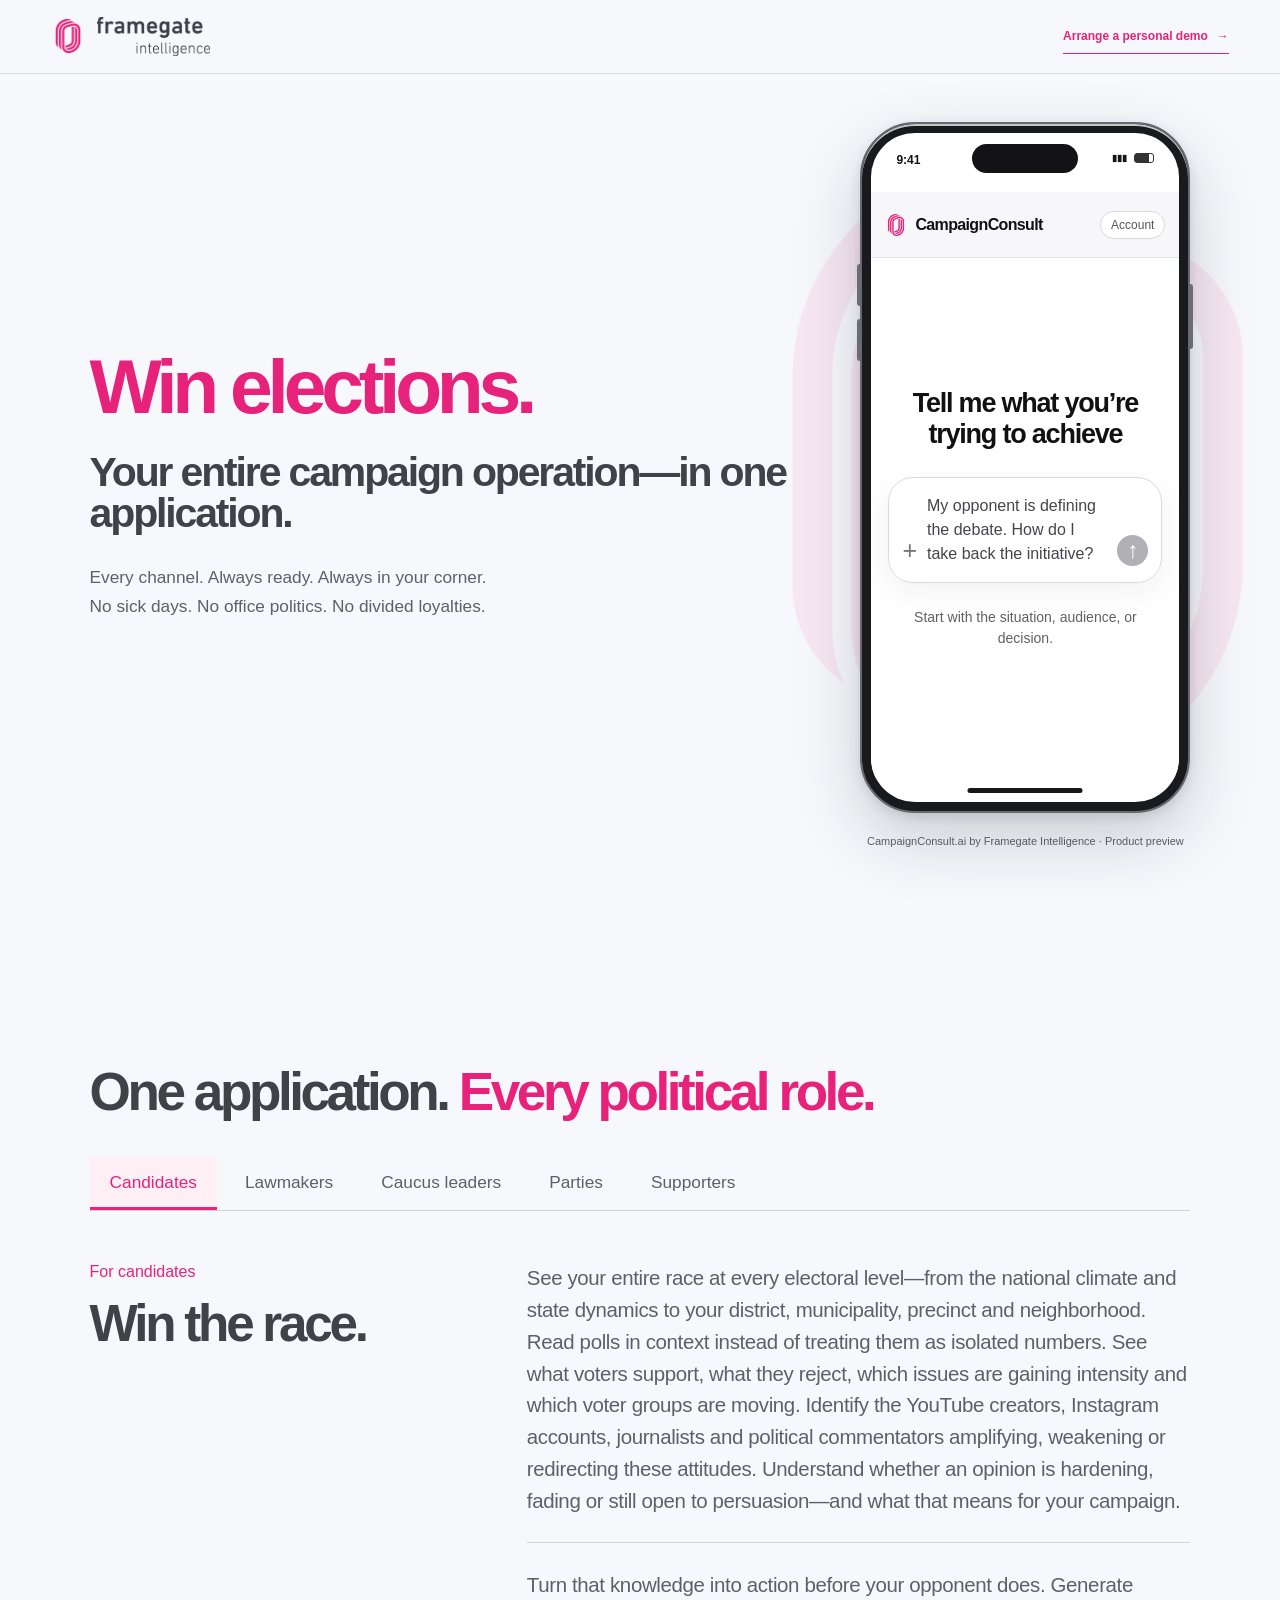
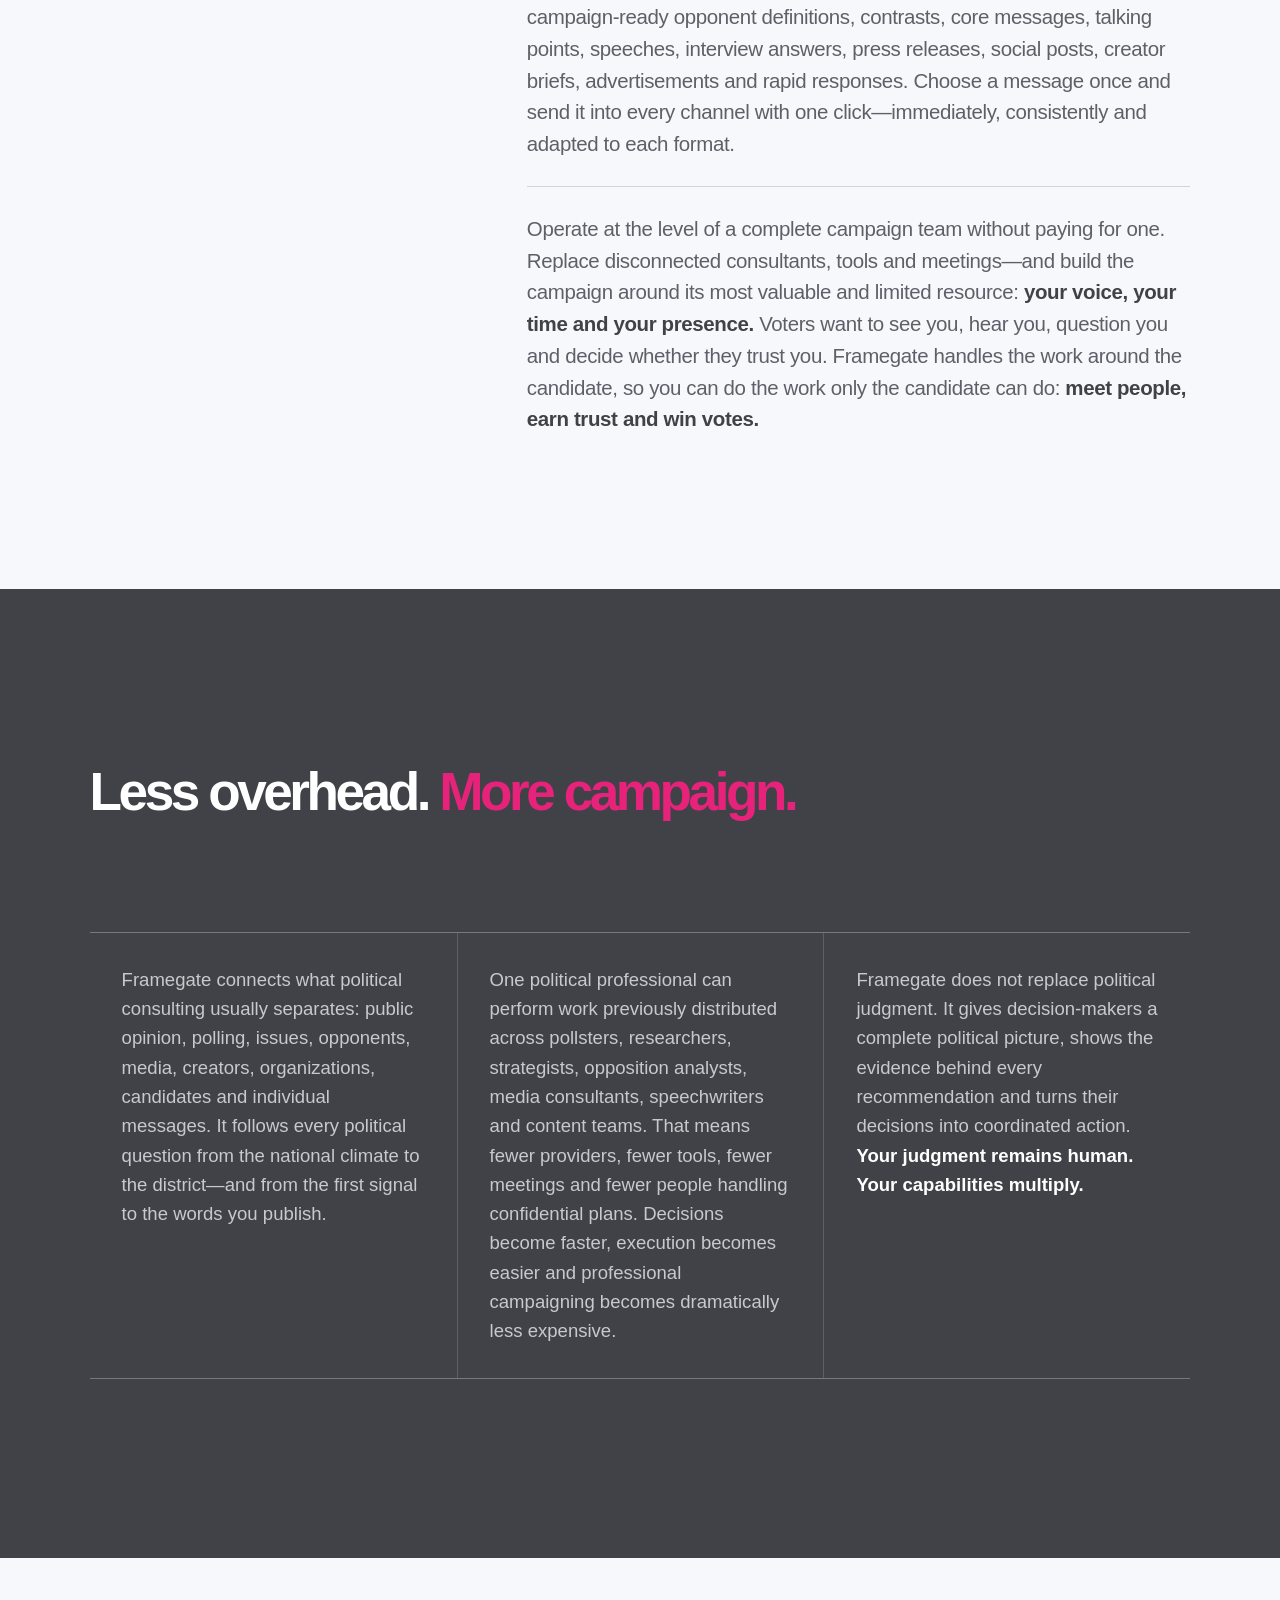
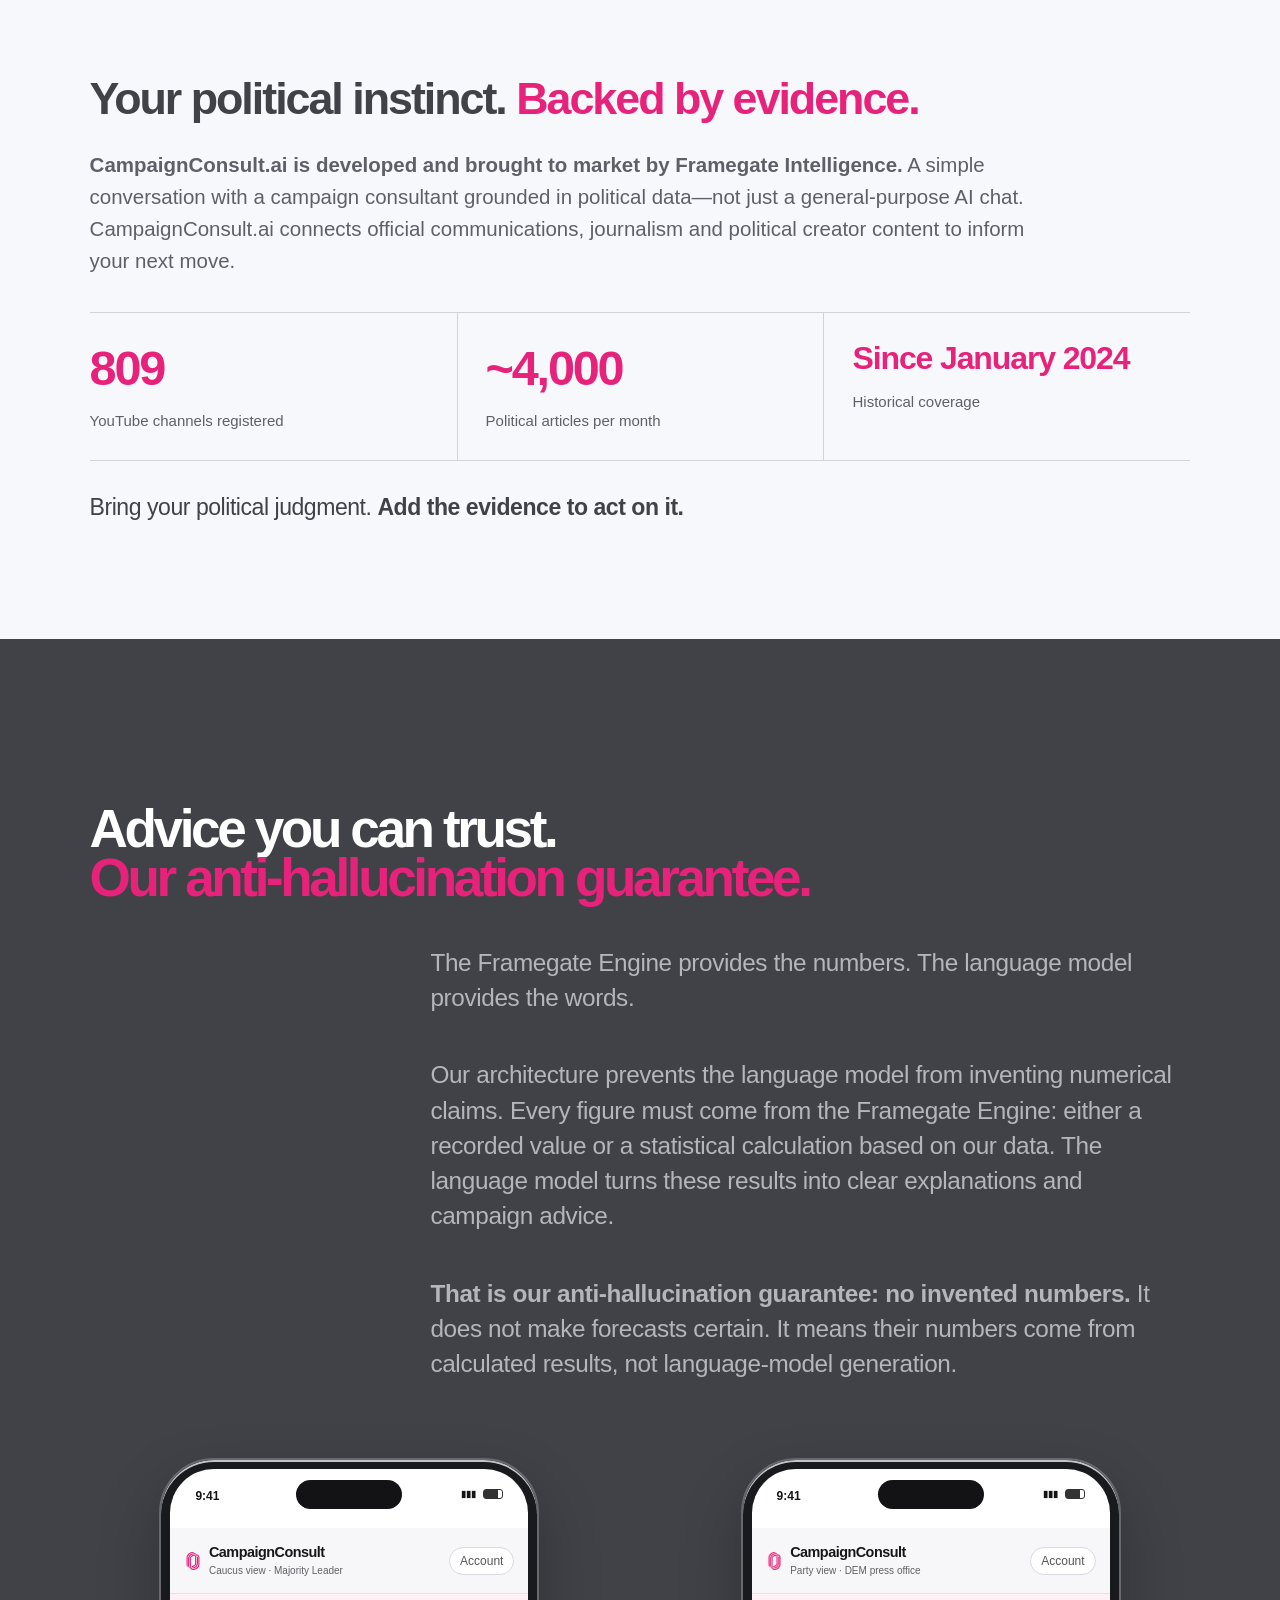
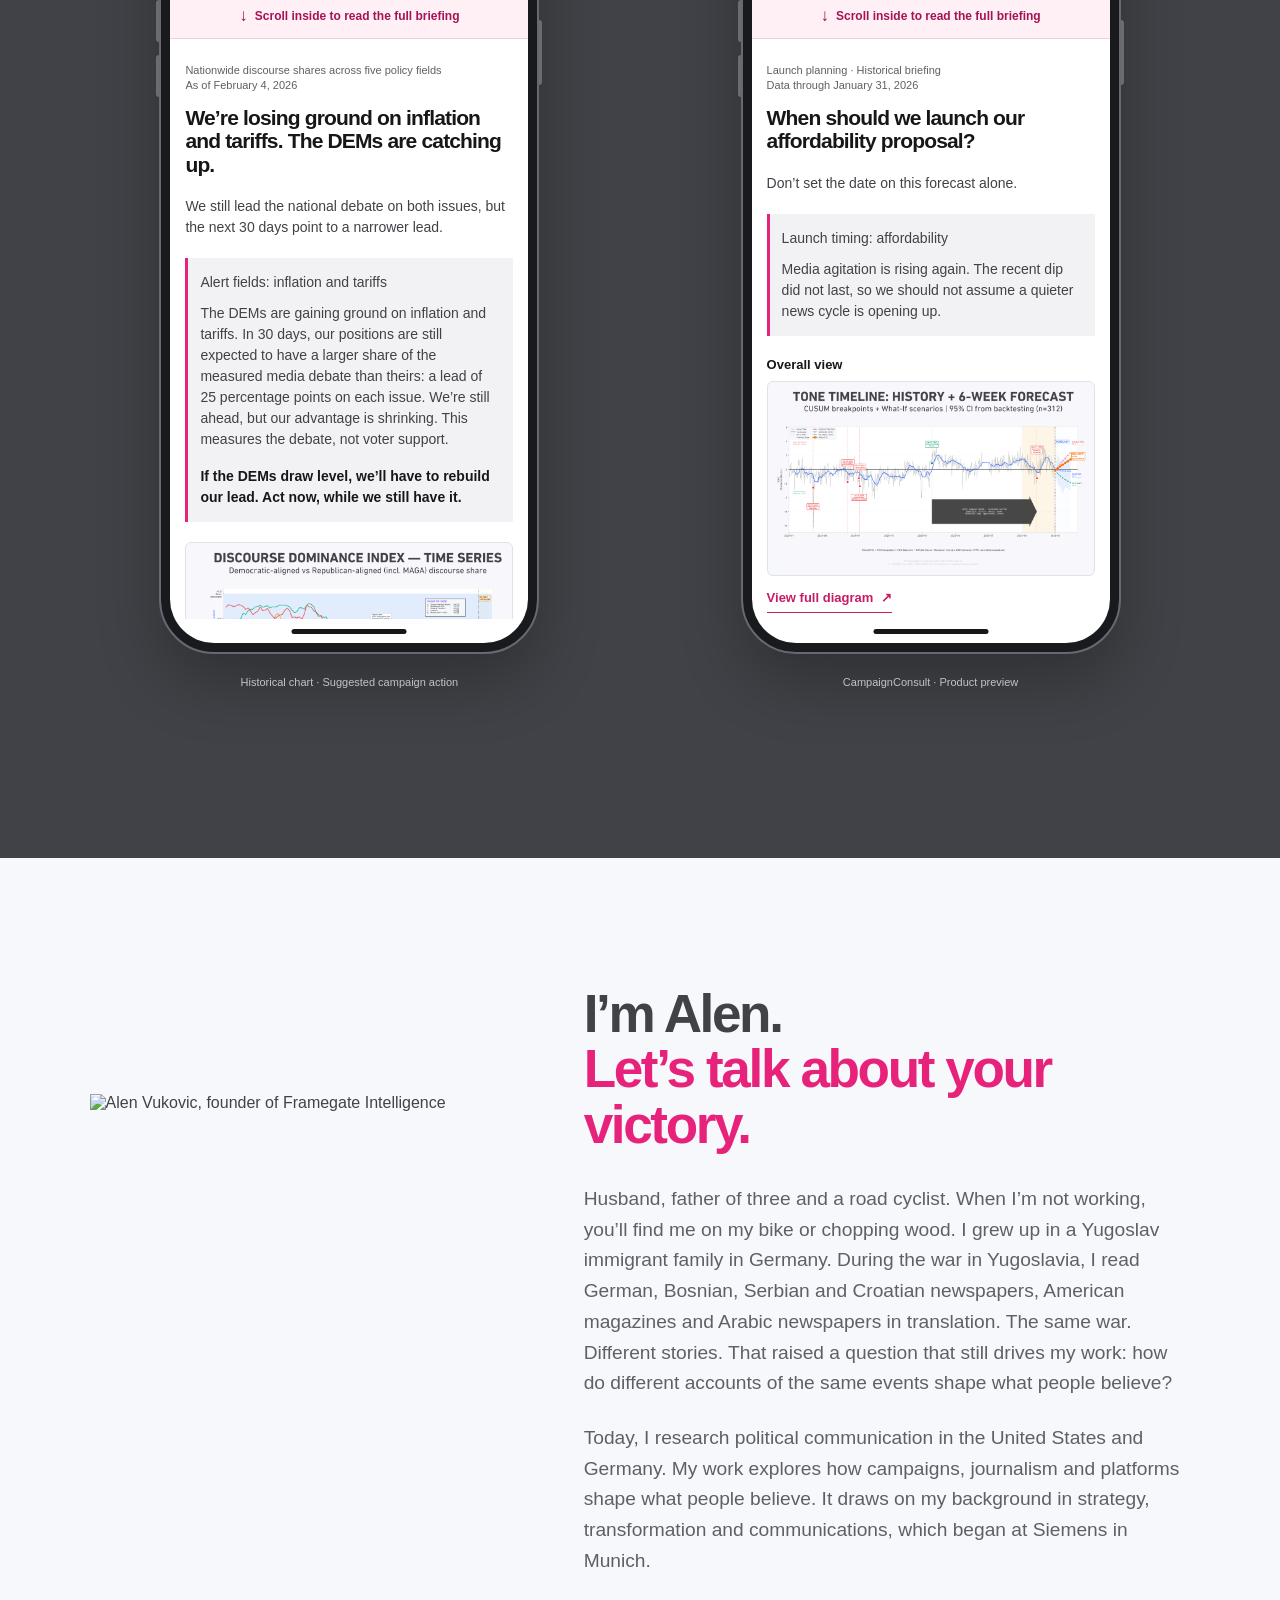
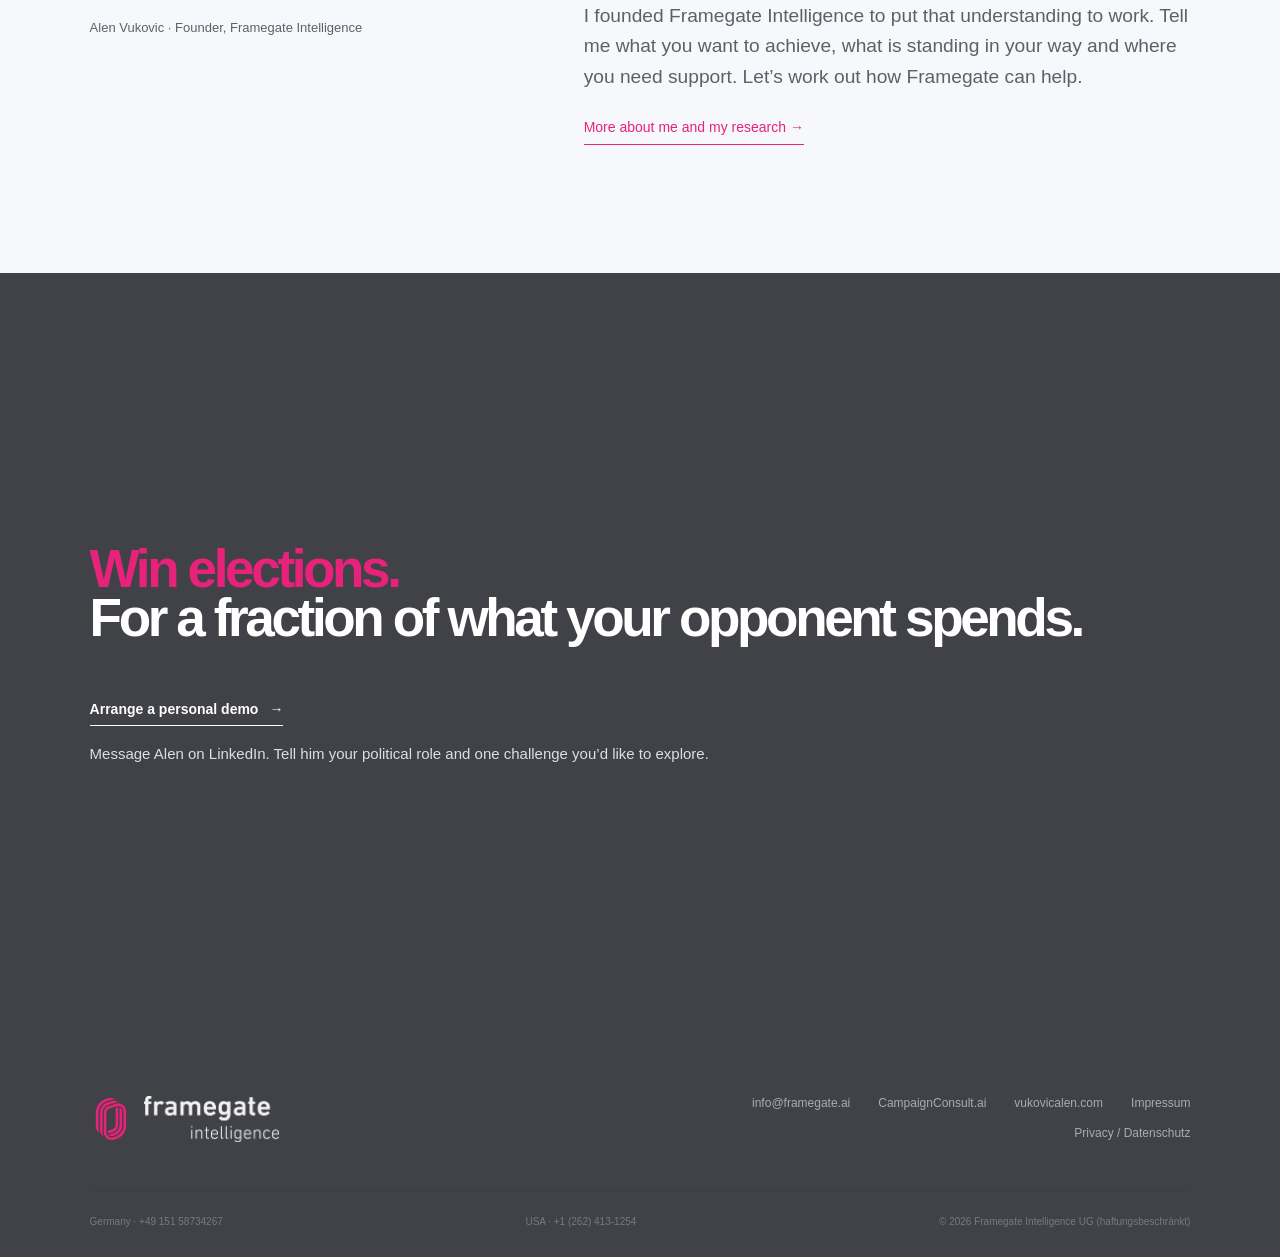
==== commit 71a2c295: "Invite personal demos with clear LinkedIn contact instructions" ====
--- a/index.html
+++ b/index.html
@@ -16,7 +16,7 @@
       <img class="brand-symbol" src="assets/framegate-symbol.png" alt="">
       <img class="brand-wordmark" src="assets/framegate-grau-20260904.jpg" width="1095" height="375" alt="Framegate Intelligence">
     </a>
-    <a class="header-cta" href="https://www.linkedin.com/in/vukovicalen/" target="_blank" rel="noopener noreferrer">Message Alen <span aria-hidden="true">→</span></a>
+    <a class="header-cta" aria-label="Arrange a personal demo via LinkedIn" title="Message Alen on LinkedIn to arrange a personal demo" href="https://www.linkedin.com/in/vukovicalen/" target="_blank" rel="noopener noreferrer">Arrange a personal demo <span aria-hidden="true">→</span></a>
   </header>
 
   <section class="hero" id="top">
@@ -270,7 +270,8 @@
 
   <section class="final-cta" id="contact">
     <h2><span class="cta-primary">Win elections.</span><br><em>For a fraction of what your opponent spends.</em></h2>
-    <a href="https://www.linkedin.com/in/vukovicalen/" target="_blank" rel="noopener noreferrer">Message Alen <span aria-hidden="true">→</span></a>
+    <a aria-describedby="demo-contact-note" href="https://www.linkedin.com/in/vukovicalen/" target="_blank" rel="noopener noreferrer">Arrange a personal demo <span aria-hidden="true">→</span></a>
+    <p class="demo-contact-note" id="demo-contact-note">Message Alen on LinkedIn. Tell him your political role and one challenge you’d like to explore.</p>
   </section>
 
   <footer>
--- a/site-v2.css
+++ b/site-v2.css
@@ -1444,3 +1444,11 @@
   #outcomes .audience-tabs button { grid-column: span 2; min-width: 0; padding: 10px 4px; font-size: 14px; }
   #outcomes .audience-tabs button:nth-child(-n+2) { grid-column: span 3; }
 }
+
+/* Demo CTA: explain the LinkedIn handoff and keep the header readable on phones. */
+.demo-contact-note { max-width: 620px; margin: 16px 0 0; color: #dedee2; font-size: 15px; line-height: 1.6; }
+@media (max-width: 720px) {
+  .site-header { gap: 12px; }
+  .header-cta { max-width: 138px; white-space: normal; line-height: 1.3; }
+  .header-cta > span { flex-shrink: 0; }
+}
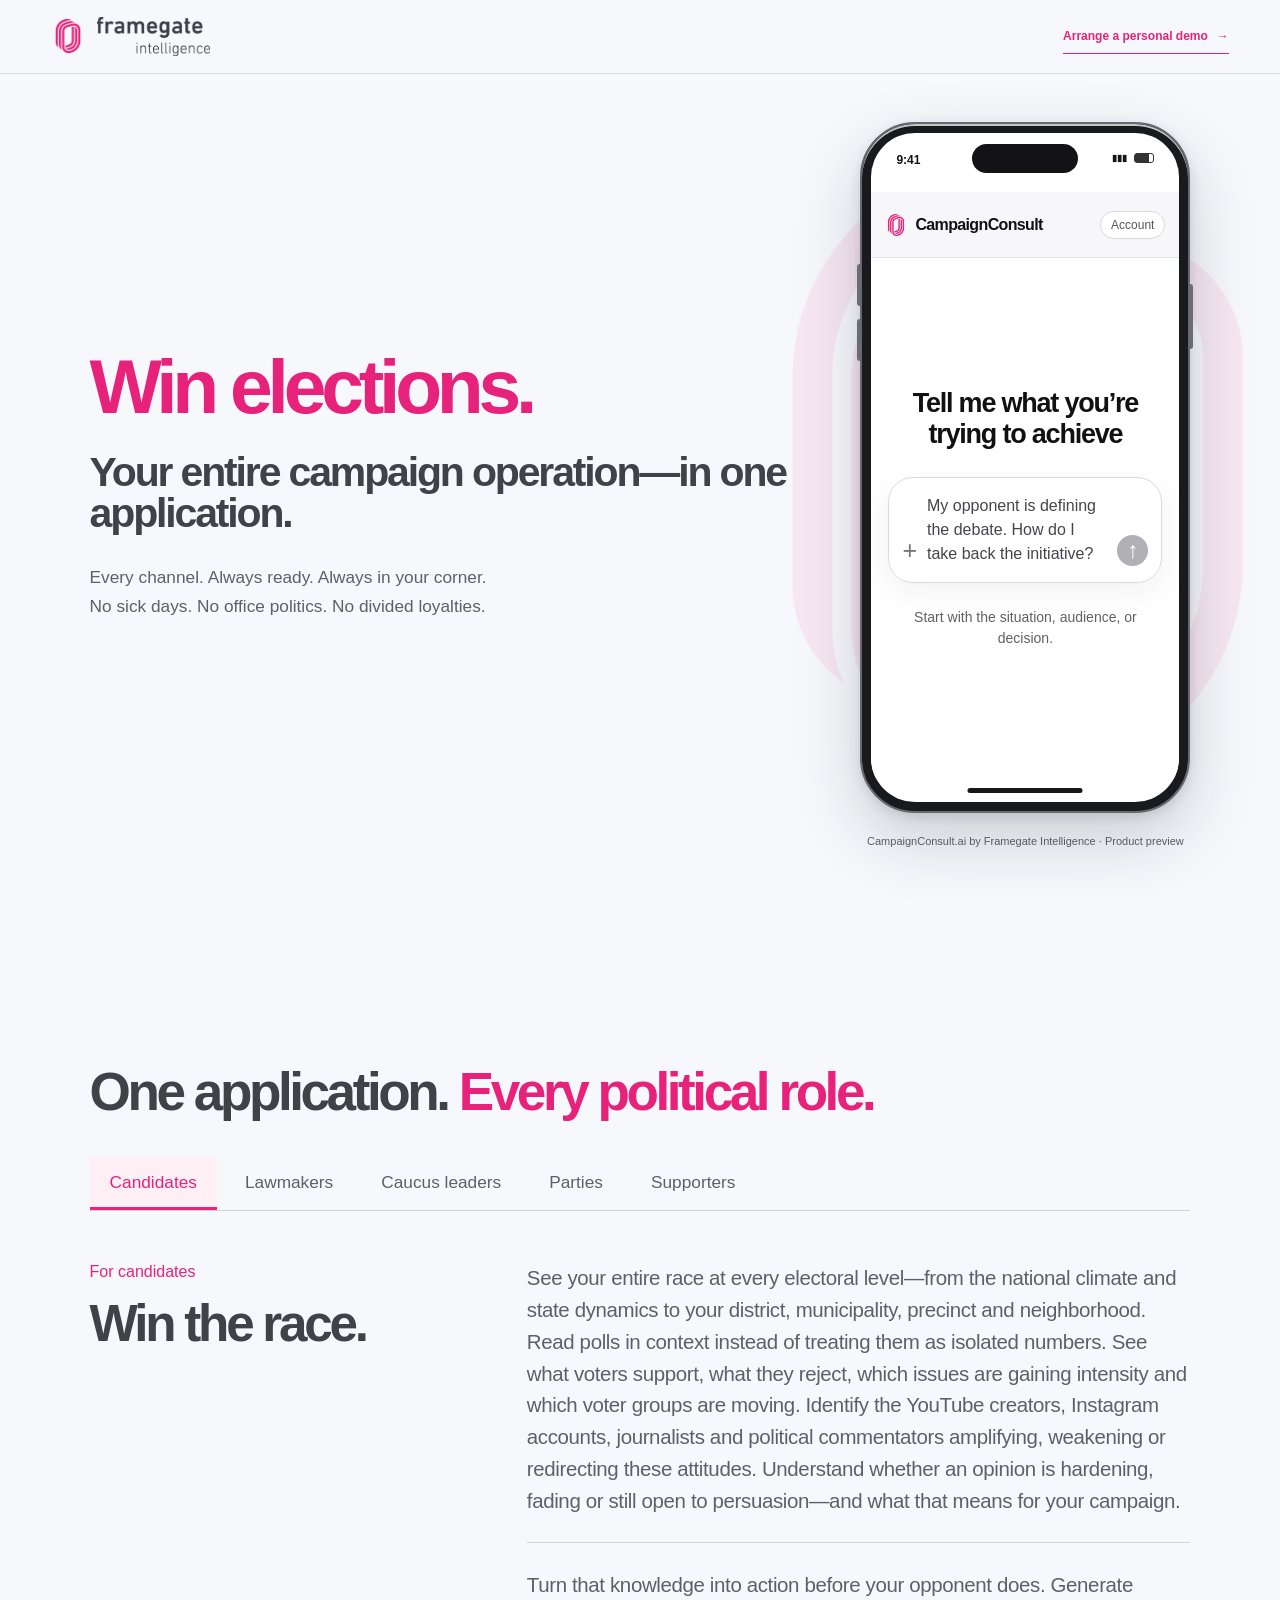
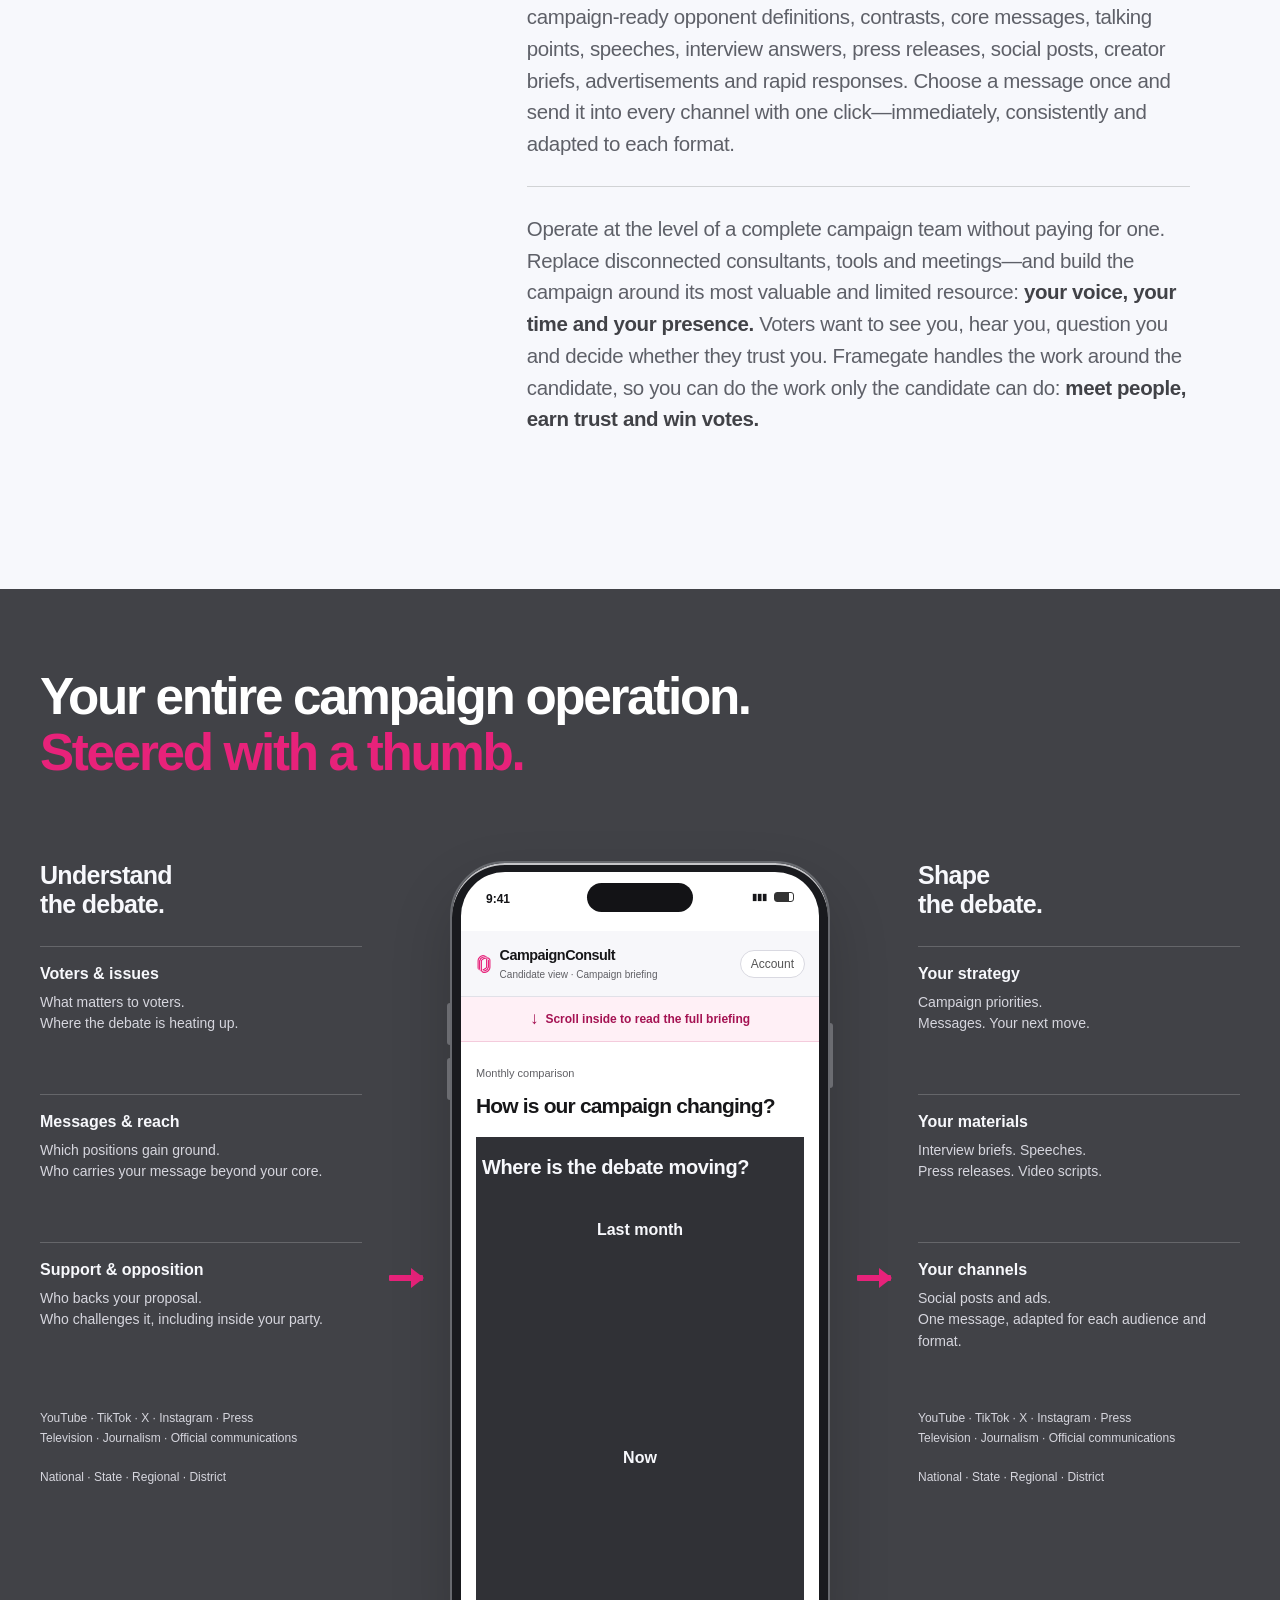
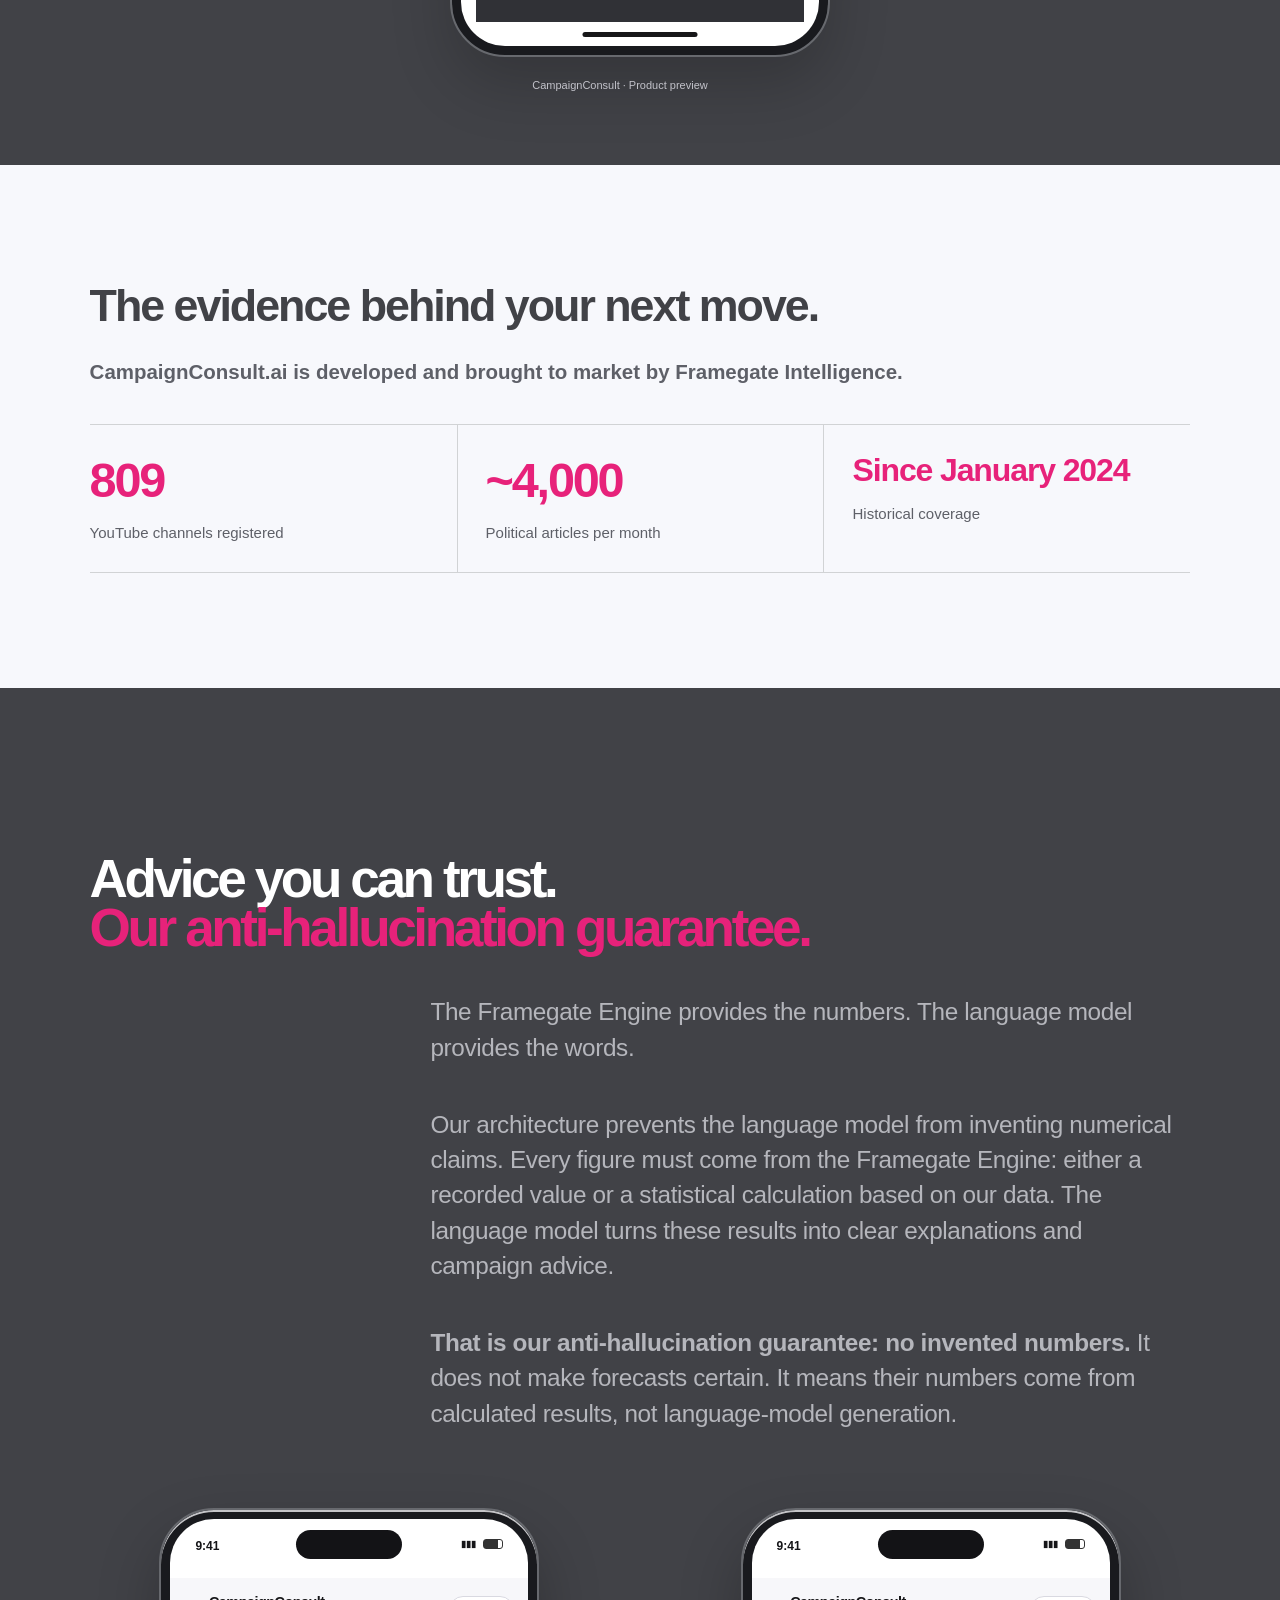
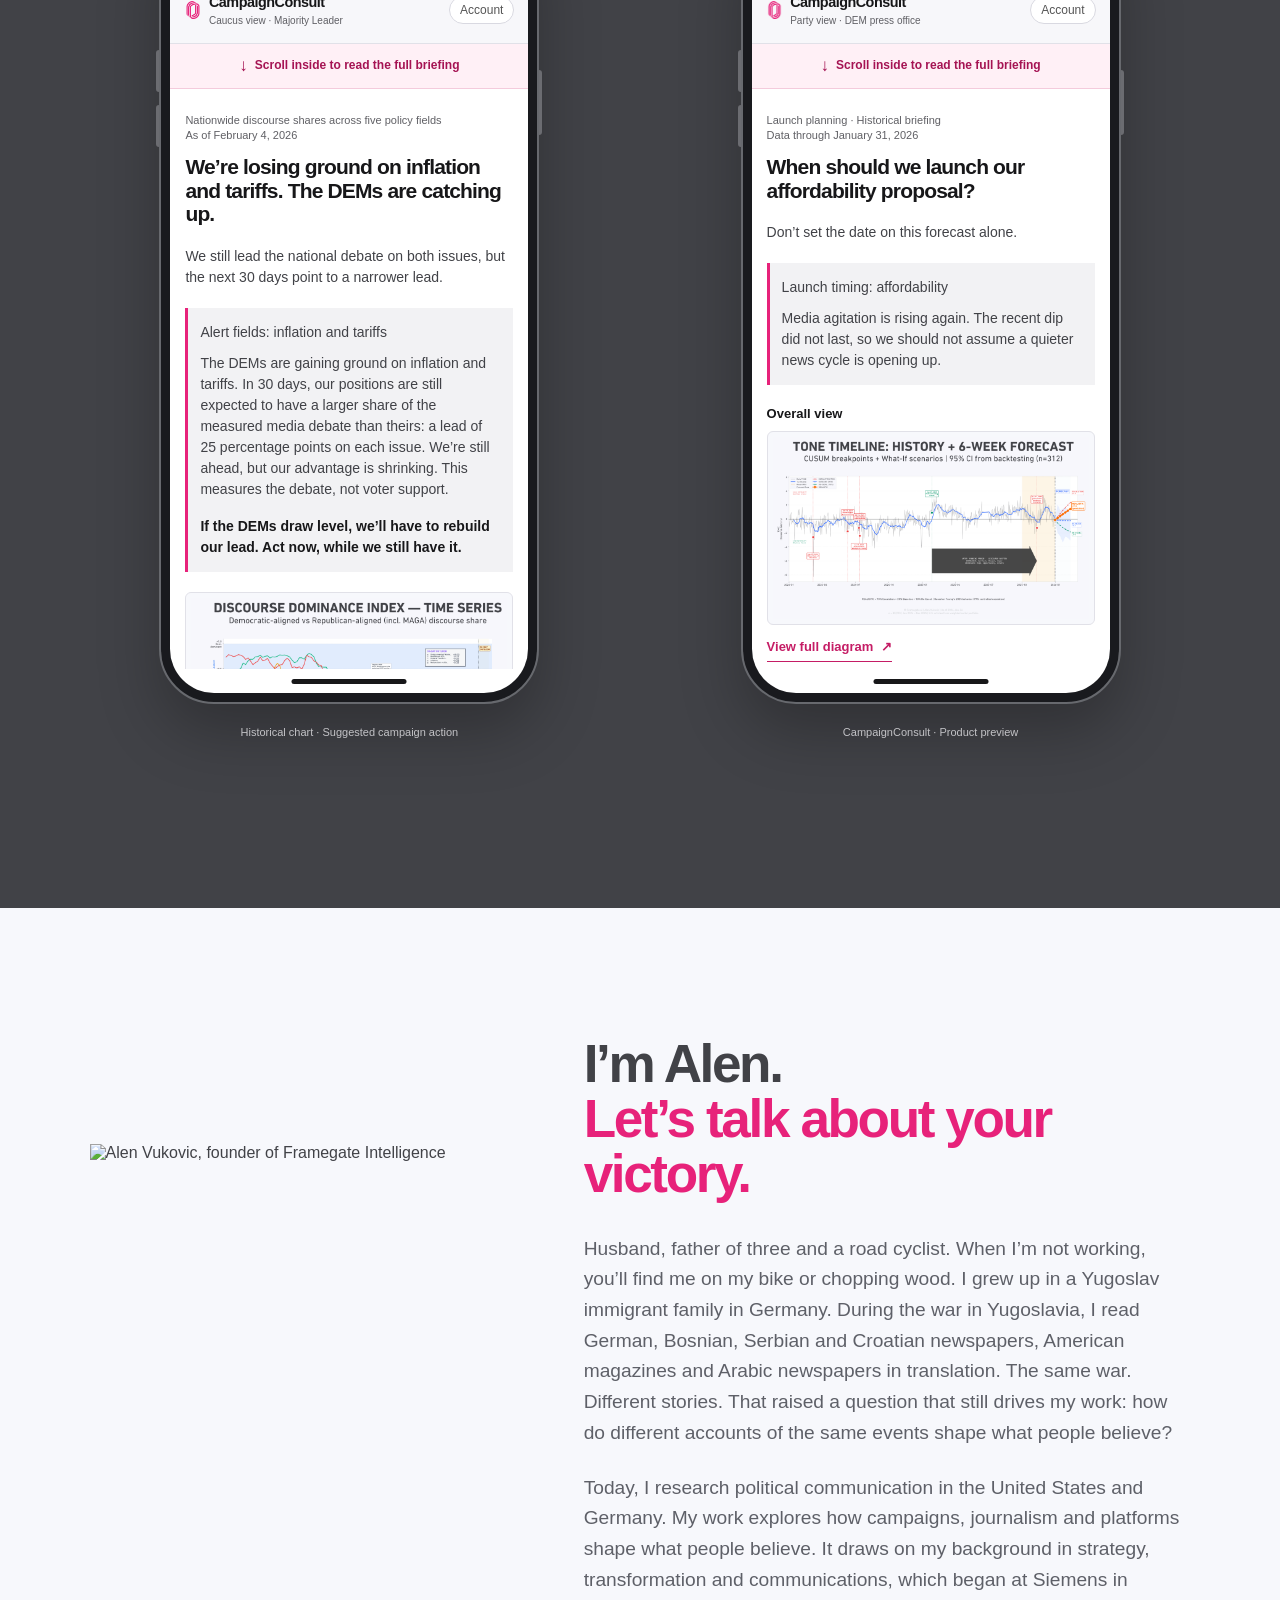
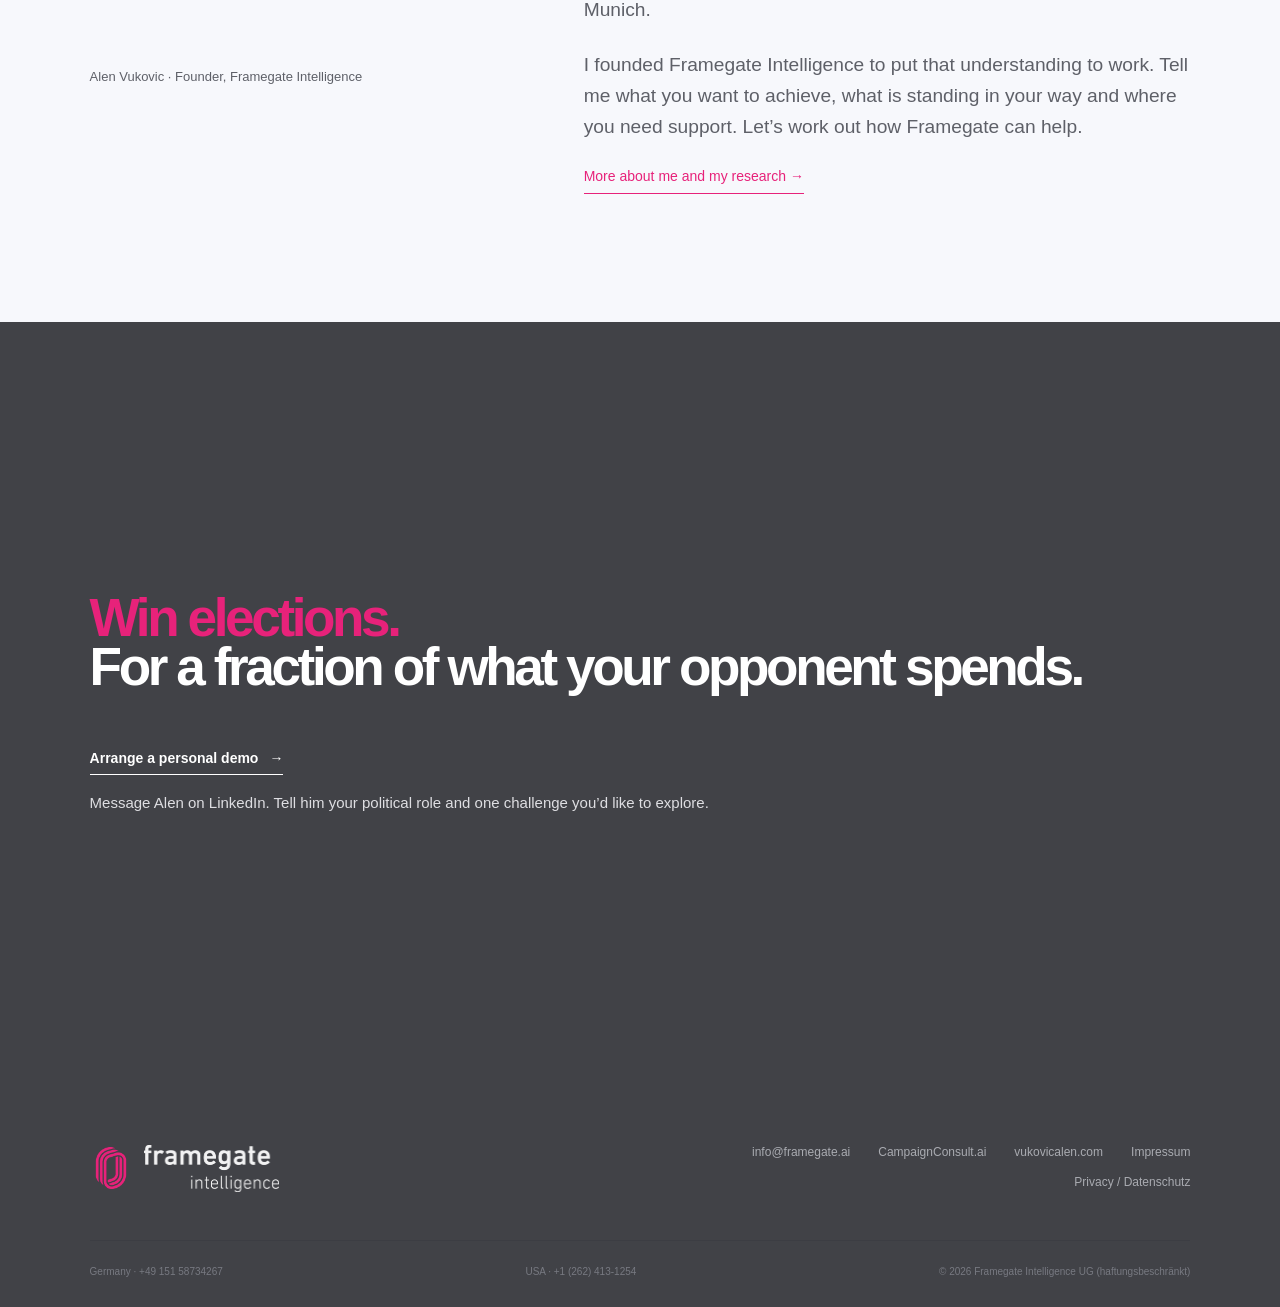
==== commit 89eb85ff: "Replace campaign-operation copy with responsive evidence-to-action phone visual" ====
--- a/index.html
+++ b/index.html
@@ -131,28 +131,275 @@
 
 
 
-  <section class="advantage-section" id="why-framegate">
-    <div class="advantage-intro">
-      <h2>Less overhead. <em>More campaign.</em></h2>
-    </div>
-    <div class="advantage-copy">
-      <p>Framegate connects what political consulting usually separates: public opinion, polling, issues, opponents, media, creators, organizations, candidates and individual messages. It follows every political question from the national climate to the district—and from the first signal to the words you publish.</p>
-      <p>One political professional can perform work previously distributed across pollsters, researchers, strategists, opposition analysts, media consultants, speechwriters and content teams. That means fewer providers, fewer tools, fewer meetings and fewer people handling confidential plans. Decisions become faster, execution becomes easier and professional campaigning becomes dramatically less expensive.</p>
-      <p>Framegate does not replace political judgment. It gives decision-makers a complete political picture, shows the evidence behind every recommendation and turns their decisions into coordinated action. <strong>Your judgment remains human. Your capabilities multiply.</strong></p>
-    </div>
-  </section>
+<section id="framegate-campaign-flow" aria-label="CampaignConsult: understand the debate, manage the campaign, create communication">
+<style>
+#framegate-campaign-flow{--flow-bg:#414247;--flow-fg:#f7f8fc;--flow-muted:#d6d6de;width:100%;box-sizing:border-box;background:var(--flow-bg);color:var(--flow-fg);font-family:Arial,Helvetica,sans-serif;padding:0 28px 34px}
+#framegate-campaign-flow *{box-sizing:border-box}
+#framegate-campaign-flow .flow-nav{height:70px;display:flex;align-items:center;justify-content:space-between;border-bottom:1px solid #ffffff24;margin-bottom:36px;font-size:13px}
+#framegate-campaign-flow .flow-nav-brand{font-size:21px;font-weight:700;letter-spacing:-.7px;display:flex;align-items:center;gap:10px}
+#framegate-campaign-flow .flow-nav-brand img{width:22px;height:30px;object-fit:contain}
+#framegate-campaign-flow .flow-heading{font-size:42px;line-height:1.07;letter-spacing:-1.7px;margin:0 0 40px;font-weight:650}
+#framegate-campaign-flow .flow-heading em{font-style:normal;color:#e7227a}
+#framegate-campaign-flow .flow-layout{display:grid;grid-template-columns:minmax(0,1fr) 72px 350px 72px minmax(0,1fr);align-items:center}
+#framegate-campaign-flow .flow-side{min-width:0;align-self:start;text-align:left}
+#framegate-campaign-flow .flow-side h3{font-size:25px;line-height:1.13;letter-spacing:-.7px;font-weight:650;margin:0 0 28px;color:var(--flow-fg)}
+#framegate-campaign-flow .flow-group{min-height:132px;padding:17px 0;border-top:1px solid #ffffff30}
+#framegate-campaign-flow .flow-group h4{font-size:16px;line-height:1.3;font-weight:700;margin:0 0 7px;color:var(--flow-fg)}
+#framegate-campaign-flow .flow-group p{font-size:14px;line-height:1.55;margin:0;color:var(--flow-muted)}
+#framegate-campaign-flow .flow-foot{margin:19px 0 0;font-size:12px;line-height:1.6;color:var(--flow-muted)}
+#framegate-campaign-flow .flow-arrow{position:relative;width:34px;height:6px;justify-self:center;background:#e7227a;border-radius:1px}
+#framegate-campaign-flow .flow-arrow:after{content:"";position:absolute;right:-1px;top:-7px;border-top:10px solid transparent;border-bottom:10px solid transparent;border-left:13px solid #e7227a}
+#framegate-campaign-flow .flow-phone{min-width:0}
+#framegate-campaign-flow #campaign-iphone-evidence{padding:0}
+#framegate-campaign-flow #campaign-iphone-evidence .case-phone-card{width:100%}
+#framegate-campaign-flow #campaign-iphone-evidence .case-phone-card>figcaption{color:var(--flow-muted)}
+@media(max-width:899px){
+#framegate-campaign-flow{padding:0 22px 30px}
+#framegate-campaign-flow .flow-layout{grid-template-columns:1fr;gap:30px}
+#framegate-campaign-flow .flow-heading{font-size:34px;margin-bottom:30px}
+#framegate-campaign-flow .flow-side{width:100%;max-width:440px;justify-self:center}
+#framegate-campaign-flow .flow-phone{width:min(100%,350px);justify-self:center}
+#framegate-campaign-flow .flow-side h3{font-size:25px;margin-bottom:22px}
+#framegate-campaign-flow .flow-arrow{transform:rotate(90deg);margin:15px 0}
+#framegate-campaign-flow .flow-nav{margin-bottom:28px}
+}
+#framegate-campaign-flow.mobile-preview{max-width:390px;margin:auto}
+#framegate-campaign-flow.mobile-preview{padding:0 20px 30px}
+#framegate-campaign-flow.mobile-preview .flow-layout{grid-template-columns:1fr;gap:30px}
+#framegate-campaign-flow.mobile-preview .flow-heading{font-size:34px;margin-bottom:30px}
+#framegate-campaign-flow.mobile-preview .flow-side{width:100%;justify-self:center}
+#framegate-campaign-flow.mobile-preview .flow-phone{width:min(100%,350px);justify-self:center}
+#framegate-campaign-flow.mobile-preview .flow-side h3{font-size:25px;margin-bottom:22px}
+#framegate-campaign-flow.mobile-preview .flow-arrow{transform:rotate(90deg);margin:15px 0}
+#framegate-campaign-flow.mobile-preview .flow-nav{margin-bottom:28px}
+
+#framegate-campaign-flow{padding:80px max(28px,calc((100% - 1200px)/2)) 70px;scroll-margin-top:90px}
+#framegate-campaign-flow .flow-heading{color:#fff;font-style:normal;font-size:clamp(32px,4vw,56px);margin-bottom:80px;line-height:1.1;letter-spacing:-.045em}
+#framegate-campaign-flow .flow-heading span{color:#e7227a;font-style:normal}
+#framegate-campaign-flow .flow-side{padding-top:0}
+#framegate-campaign-flow .flow-group{min-height:148px}
+#framegate-campaign-flow .flow-foot{line-height:1.65}
+@media(min-width:1200px){#framegate-campaign-flow .flow-layout{grid-template-columns:minmax(0,1fr) 88px 380px 88px minmax(0,1fr)}}
+@media(max-width:899px){#framegate-campaign-flow{padding:50px 24px}#framegate-campaign-flow .flow-heading{margin-bottom:52px}#framegate-campaign-flow .flow-group{min-height:0;padding:19px 0}}
+</style>
+<span id="why-framegate" aria-hidden="true"></span>
+<h2 class="flow-heading">Your entire campaign operation.<br><span>Steered with a thumb.</span></h2>
+<div class="flow-layout">
+<aside class="flow-side" aria-label="Understand the debate">
+<h3>Understand<br>the debate.</h3>
+<div class="flow-group"><h4>Voters &amp; issues</h4><p>What matters to voters.<br>Where the debate is heating up.</p></div>
+<div class="flow-group"><h4>Messages &amp; reach</h4><p>Which positions gain ground.<br>Who carries your message beyond your core.</p></div>
+<div class="flow-group"><h4>Support &amp; opposition</h4><p>Who backs your proposal.<br>Who challenges it, including inside your party.</p></div>
+<p class="flow-foot">YouTube · TikTok · X · Instagram · Press<br>Television · Journalism · Official communications</p>
+<p class="flow-foot">National · State · Regional · District</p>
+</aside>
+<span class="flow-arrow flow-arrow-in" aria-hidden="true"></span><div class="flow-phone">
+<section id="campaign-iphone-evidence" aria-label="CampaignConsult iPhone briefing preview">
+<style>
+#campaign-iphone-evidence{width:100%;padding:22px 8px 18px;box-sizing:border-box;font-family:Arial,Helvetica,sans-serif}
+#campaign-iphone-evidence *{box-sizing:border-box}
+#campaign-iphone-evidence .case-phone-card{width:min(100%,380px);margin:0 auto}
+#campaign-iphone-evidence .phone-shell{position:relative;width:100%;aspect-ratio:78/163.4;display:flex;flex-direction:column;padding:9px;border:2px solid #67696e;border-radius:55px;background:#191a1e;box-shadow:0 2px 0 #c5c5c8 inset,0 28px 60px #00000030}
+#campaign-iphone-evidence .phone-shell:before{content:"";position:absolute;width:3px;height:65px;right:-5px;top:160px;border-radius:0 3px 3px 0;background:#6b6c71}
+#campaign-iphone-evidence .phone-shell:after{content:"";position:absolute;width:3px;height:42px;left:-5px;top:140px;border-radius:3px 0 0 3px;background:#6b6c71;box-shadow:0 55px 0 #6b6c71}
+#campaign-iphone-evidence .phone-screen{position:relative;overflow:hidden;border-radius:44px;background:#fff;color:#171719;min-height:0;flex:1;display:flex;flex-direction:column;padding-bottom:24px}
+#campaign-iphone-evidence .phone-status{position:relative;height:59px;padding:20px 25px 0;display:flex;justify-content:space-between;align-items:flex-start;font-size:12px;font-weight:650;flex-shrink:0}
+#campaign-iphone-evidence .phone-island{position:absolute;top:11px;left:50%;transform:translateX(-50%);width:106px;height:29px;border-radius:20px;background:#131316}
+#campaign-iphone-evidence .phone-status-icons{display:flex;gap:7px;align-items:center;font-size:9px}
+#campaign-iphone-evidence .phone-battery{display:inline-block;width:20px;height:10px;border:1px solid #333;border-radius:3px;background:linear-gradient(to right,#333 80%,transparent 80%)}
+#campaign-iphone-evidence .campaign-screen-header{display:flex;justify-content:space-between;align-items:center;gap:9px;min-height:66px;padding:14px;border-bottom:1px solid #e1e1e8;background:#f7f7fa;flex-shrink:0}
+#campaign-iphone-evidence .campaign-screen-brand{display:flex;align-items:center;gap:7px;min-width:0}
+#campaign-iphone-evidence .campaign-screen-brand img{width:17.6px;height:24px;object-fit:contain;flex-shrink:0}
+#campaign-iphone-evidence .campaign-brand-copy{display:flex;flex-direction:column;min-width:0;gap:4px}
+#campaign-iphone-evidence .campaign-brand-name{font-size:14.4px;line-height:1.15;font-weight:650;letter-spacing:-.035em}
+#campaign-iphone-evidence .campaign-brand-role{font-size:10px;line-height:1.3;color:#606065}
+#campaign-iphone-evidence .campaign-screen-account{padding:6px 10px;border:1px solid #d9d9e1;border-radius:30px;background:#fff;color:#555;font-size:12px}
+#campaign-iphone-evidence .brief-scroll-hint{flex-shrink:0;display:flex;align-items:center;justify-content:center;gap:7px;margin:0;padding:10px 8px;background:#fff0f6;color:#a51353;font-size:12px;font-weight:600;line-height:1.4;text-align:center;border-bottom:1px solid #f4cbdc}
+#campaign-iphone-evidence .brief-scroll-hint span{font-size:17px}
+#campaign-iphone-evidence .phone-report{padding:24px 15px 35px;min-height:0;flex:1;overflow-y:auto;overscroll-behavior-y:contain;scrollbar-width:thin;scrollbar-color:#b9bbc3 #fff}
+#campaign-iphone-evidence .phone-report-name{margin:0 0 12px;color:#606065;font-size:11px;line-height:1.4}
+#campaign-iphone-evidence .report-question{margin:0 0 20px;font-size:21px;line-height:1.12;letter-spacing:-.04em;font-weight:650}
+#campaign-iphone-evidence .brief-alert{background:#f2f2f4;border-left:3px solid #e7227a;padding:14px 12px;margin:0 0 20px;color:#414247;font-size:14px;line-height:1.5}
+#campaign-iphone-evidence .brief-alert p{margin:0}
+#campaign-iphone-evidence .brief-alert p+p{margin-top:10px}
+#campaign-iphone-evidence .phone-home-indicator{position:absolute;bottom:9px;left:50%;transform:translateX(-50%);width:115px;height:5px;background:#171719;border-radius:5px}
+#campaign-iphone-evidence .case-phone-card>figcaption{font-size:11px;line-height:1.6;text-align:center;margin:20px 0 0;color:light-dark(#606065,#dedee2)}
+#campaign-iphone-evidence #campaign-three-before-after{padding:0;background:transparent}
+#campaign-iphone-evidence #campaign-three-before-after .pair{grid-template-columns:1fr;gap:20px}
+#campaign-iphone-evidence #campaign-three-before-after h3{font-size:20px;font-weight:700;line-height:1.2;margin-bottom:18px}
+#campaign-iphone-evidence #campaign-three-before-after figcaption{font-size:16px;font-weight:700;color:#f7f8fc;margin-bottom:12px}
+#campaign-iphone-evidence #campaign-three-before-after .demo{font-size:11px;letter-spacing:0;line-height:1.4;margin-bottom:20px}
+#campaign-iphone-evidence #campaign-three-before-after article{margin-bottom:28px;padding:18px 6px;background:#303136}
+#campaign-iphone-evidence #campaign-three-before-after article:last-child{margin-bottom:0}
+#campaign-iphone-evidence #campaign-three-before-after .legend{gap:9px 12px;font-size:12px;font-weight:600}
+#campaign-iphone-evidence #poll-outlook-mockup{padding:20px 6px 18px;margin-top:28px}
+#campaign-iphone-evidence #poll-outlook-mockup h3{font-size:20px;font-weight:700;line-height:1.2}
+#campaign-iphone-evidence #poll-outlook-mockup .po-legend{font-size:13px;font-weight:600}
+#campaign-iphone-evidence #poll-outlook-mockup .po-demo{font-size:11px;letter-spacing:0;line-height:1.4}
+#campaign-iphone-evidence .brief-next{font-size:14px;color:#414247;line-height:1.5;margin-top:22px}
+#campaign-iphone-evidence .brief-prepare{display:block;width:100%;padding:14px 12px;margin:18px 0 12px;border:0;border-radius:12px;background:#e7227a;color:#fff;font:inherit;font-weight:650;opacity:1;-webkit-text-fill-color:#fff}
+#campaign-iphone-evidence .preview-note{font-size:11px;color:#606065;margin:0;line-height:1.4}
+@media(max-width:800px){#campaign-iphone-evidence .case-phone-card{width:min(100%,350px)}#campaign-iphone-evidence .campaign-screen-header{padding:12px 10px}#campaign-iphone-evidence .campaign-screen-account{font-size:11px;padding:6px 8px}}
+@media(max-width:340px){#campaign-iphone-evidence .phone-report{padding-left:9px;padding-right:9px}#campaign-iphone-evidence .campaign-screen-header{gap:4px;padding-left:8px;padding-right:8px}#campaign-iphone-evidence .campaign-screen-account{padding:6px}}
+</style>
+<script src="https://cdn.jsdelivr.net/npm/d3@7.9.0/dist/d3.min.js"></script>
+<figure class="case-phone-card">
+<div class="phone-shell"><div class="phone-screen">
+<div class="phone-status" aria-hidden="true"><span>9:41</span><i class="phone-island"></i><span class="phone-status-icons">▮▮▮ <span class="phone-battery"></span></span></div>
+<div class="campaign-screen-header"><div class="campaign-screen-brand"><img src="assets/framegate-symbol.png" alt=""><div class="campaign-brand-copy"><span class="campaign-brand-name">CampaignConsult</span><span class="campaign-brand-role">Candidate view · Campaign briefing</span></div></div><span class="campaign-screen-account">Account</span></div>
+<p class="brief-scroll-hint" id="new-charts-scroll"><span aria-hidden="true">↓</span> Scroll inside to read the full briefing</p>
+<div class="phone-report" role="region" aria-label="Campaign briefing with four chart sections" aria-describedby="new-charts-scroll">
+<p class="phone-report-name">Monthly comparison</p>
+<h3 class="report-question">How is our campaign changing?</h3>
+
+<section id="campaign-three-before-after" aria-label="Three before and after chart mockups">
+<style>
+#campaign-three-before-after{--fg-pink:#e7227a;--fg-paper:#f7f8fc;--fg-grey:#414247;--fg-line:#6b6c75;font-family:Arial,Helvetica,sans-serif;color:#f7f8fc;background:#303136;padding:24px;box-sizing:border-box;width:100%}
+#campaign-three-before-after *{box-sizing:border-box}
+#campaign-three-before-after .demo{font-size:11px;letter-spacing:.06em;color:#d7d7df;margin:0 0 26px}
+#campaign-three-before-after article{margin:0 0 36px}
+#campaign-three-before-after article:last-child{margin-bottom:0}
+#campaign-three-before-after h3{font-size:23px;line-height:1.15;font-weight:500;letter-spacing:-.02em;margin:0 0 17px}
+#campaign-three-before-after .pair{display:grid;grid-template-columns:1fr 1fr;gap:26px}
+#campaign-three-before-after figure{margin:0;min-width:0}
+#campaign-three-before-after figcaption{font-size:13px;color:#d7d7df;margin-bottom:8px}
+#campaign-three-before-after .now{color:#fff}
+#campaign-three-before-after svg{width:100%;display:block}
+#campaign-three-before-after svg text{fill:#f7f8fc;font-size:12px;font-family:inherit}
+#campaign-three-before-after .legend{display:flex;gap:16px;flex-wrap:wrap;color:#dbdbe3;font-size:11px;line-height:1.5;margin:10px 0 0}
+#campaign-three-before-after .swatch{display:inline-block;width:9px;height:9px;border-radius:50%;margin-right:5px;background:#e7227a}
+#campaign-three-before-after .opposition{background:#c8c9d1}
+#campaign-three-before-after .unknown{background:transparent;border:1px solid #c8c9d1}
+#campaign-three-before-after .ramp{display:inline-block;width:65px;height:8px;background:linear-gradient(90deg,#777881,#e7227a);margin:0 6px}
+@media(max-width:700px){#campaign-three-before-after{padding:20px 12px}.pair{grid-template-columns:1fr!important;gap:24px!important}#campaign-three-before-after h3{font-size:21px}}
+</style>
+
+<article><h3>Where is the debate moving?</h3><div class="pair"><figure><figcaption>Last month</figcaption><svg data-type="field" data-period="0" role="img" aria-label="Example political field last month: housing and healthcare are relatively quiet."></svg></figure><figure><figcaption class="now">Now</figcaption><svg data-type="field" data-period="1" role="img" aria-label="Example political field now: housing heats up against us; healthcare heats up in our favour. Both periods use identical scales."></svg></figure></div><div class="legend"><span>Quiet <i class="ramp"></i> Heated</span><span>Circle area = participating sources</span><span>Trail = movement since last month</span></div></article>
+<article><h3>Is our message moving beyond our core voters?</h3><div class="pair"><figure><figcaption>Last month</figcaption><svg data-type="bubble" data-period="0" role="img" aria-label="Schematic: message stays mostly among core voters."></svg></figure><figure><figcaption class="now">Now</figcaption><svg data-type="bubble" data-period="1" role="img" aria-label="Schematic: message spreads to adjacent and undecided audiences. Groups remain in fixed positions."></svg></figure></div><div class="legend"><span><i class="swatch"></i>Message observed</span><span>Waves = spread over time</span><span>Exposure ≠ agreement · Schematic audience groups</span></div></article>
+<article><h3>Who is backing our proposal inside the party?</h3><div class="pair"><figure><figcaption>Last month</figcaption><svg data-type="network" data-period="0" role="img" aria-label="Fictional party network before: support is concentrated among a small group."></svg></figure><figure><figcaption class="now">Now</figcaption><svg data-type="network" data-period="1" role="img" aria-label="Same fictional network after: explicit support expands, some members remain opposed or unclassified."></svg></figure></div><div class="legend"><span><i class="swatch"></i>Explicit support</span><span><i class="swatch opposition"></i>Explicit opposition</span><span><i class="swatch unknown"></i>No clear position</span><span>Links = joint statements · Fixed node positions</span></div></article>
+
+<script>
+(()=>{
+const root=document.getElementById('campaign-three-before-after');const P='#e7227a',G='#c8c9d1',L='#62636d',BG='#303136';
+const text=(s,x,y,t,anchor='middle')=>s.append('text').attr('x',x).attr('y',y).attr('text-anchor',anchor).text(t);
+function multiline(s,x,y,lines){const t=text(s,x,y,'');lines.forEach((v,i)=>t.append('tspan').attr('x',x).attr('dy',i?16:0).text(v));return t;}
+const old=[{name:'Housing',x:-25,y:70,n:14},{name:'Healthcare',x:25,y:90,n:18},{name:'Immigration',x:-55,y:165,n:28}];
+const recent=[{name:'Housing',x:-55,y:170,n:28},{name:'Healthcare',x:50,y:180,n:32},{name:'Immigration',x:-15,y:100,n:20}];
+const all=old.concat(recent),extent=d3.extent(all,d=>d.y),yd=[0,Math.ceil((extent[1]+35)/50)*50];
+function field(s,w,k){
+const l=64,r=w-12,t=35,b=208;
+const x=d3.scaleLinear().domain([-100,100]).range([l,r]),y=d3.scaleLinear().domain(yd).range([b,t]);const rad=d3.scaleSqrt().domain([0,d3.max(all,d=>d.n)]).range([0,27]);
+const defs=s.append('defs');const id='field-glow-'+k;
+const g=defs.append('radialGradient').attr('id',id);g.append('stop').attr('offset','0%').attr('stop-color',P).attr('stop-opacity',.8);g.append('stop').attr('offset','48%').attr('stop-color',P).attr('stop-opacity',.33);g.append('stop').attr('offset','100%').attr('stop-color',P).attr('stop-opacity',0);
+defs.append('clipPath').attr('id','field-clip-'+k).append('rect').attr('x',l).attr('y',t).attr('width',r-l).attr('height',b-t);
+s.append('rect').attr('data-chart-frame','').attr('x',l).attr('y',t).attr('width',r-l).attr('height',b-t).attr('fill','none').attr('stroke',L);
+for(const v of[0,100,200]){s.append('line').attr('x1',l).attr('x2',r).attr('y1',y(v)).attr('y2',y(v)).attr('stroke',L).attr('opacity',.6);text(s,l-9,y(v)+4,v,'end');}
+s.append('line').attr('x1',x(0)).attr('x2',x(0)).attr('y1',t).attr('y2',b).attr('stroke',L);
+text(s,l,17,'Intensity · usual = 100','start').attr('class','axis-title').attr('data-axis','y');
+for(const v of[-100,0,100])text(s,x(v),227,v,v===-100?'start':v===100?'end':'middle');
+text(s,l,248,'Against us','start');text(s,r,248,'For us','end');text(s,(l+r)/2,270,'Position balance (%)').attr('class','axis-title').attr('data-axis','x');
+const marks=s.append('g').attr('clip-path',`url(#field-clip-${k})`);
+if(k)recent.forEach((d,i)=>{const a=old[i];marks.append('circle').attr('cx',x(a.x)).attr('cy',y(a.y)).attr('r',rad(a.n)).attr('fill','none').attr('stroke',G).attr('opacity',.3);marks.append('line').attr('x1',x(a.x)).attr('y1',y(a.y)).attr('x2',x(d.x)).attr('y2',y(d.y)).attr('stroke',G).attr('stroke-dasharray','3 4').attr('opacity',.7);});
+(k?recent:old).forEach(d=>{const xx=x(d.x),yy=y(d.y),rr=rad(d.n);marks.append('circle').attr('cx',xx).attr('cy',yy).attr('r',rr*1.8).attr('fill',`url(#${id})`).attr('opacity',d.y/200);marks.append('circle').attr('cx',xx).attr('cy',yy).attr('r',rr).attr('fill',d3.interpolateRgb('#777881',P)(Math.min(1,d.y/200))).attr('opacity',.85).attr('data-tooltip',`Illustrative ${d.name}: intensity ${d.y}, balance ${d.x}, ${d.n} sources`);const anchor=xx>(l+r)/2?'end':'start';text(s,Math.min(r-4,Math.max(l+4,xx+(anchor==='end'?rr:-rr))),yy-rr-8,d.name,anchor);});
+}
+function bubble(s,w,k){
+const pts=[{x:.28,y:.44,r:58,label:['Core','voters']},{x:.68,y:.23,r:46,label:['Adjacent','audiences']},{x:.77,y:.68,r:47,label:['Undecided','voters']},{x:.27,y:.86,r:34,label:["Opponents’",'audiences']}];
+const cx=w*.28,cy=137;const defs=s.append('defs');defs.append('clipPath').attr('id','bubble-clip-'+k).append('rect').attr('width',w).attr('height',310);const waves=s.append('g').attr('clip-path',`url(#bubble-clip-${k})`);
+[64,98,140,190,245].filter((_,i)=>k||i===0).forEach((r,i)=>waves.append('circle').attr('cx',cx).attr('cy',cy).attr('r',r).attr('fill','none').attr('stroke',P).attr('stroke-width',1.2).attr('opacity',.4-i*.055));
+pts.forEach((p,i)=>{const px=p.x*w,py=p.y*310;s.append('circle').attr('cx',px).attr('cy',py).attr('r',p.r).attr('fill',i===0?P:'#73747f').attr('opacity',i===0?.24:.12);const count=k?[15,10,8,2][i]:[15,1,0,0][i];for(let j=0;j<count;j++){const a=j*2.399,rr=16+Math.sqrt(j/count)*(p.r-22);s.append('circle').attr('cx',px+Math.cos(a)*rr).attr('cy',py+Math.sin(a)*rr).attr('r',2.8).attr('fill',P);}multiline(s,px,py-4,p.label);});
+}
+const points=[['You',.47,.48],['A',.25,.30],['B',.36,.16],['C',.55,.14],['D',.68,.26],['E',.78,.45],['F',.66,.63],['G',.50,.75],['H',.30,.73],['I',.17,.55],['J',.12,.22],['K',.21,.11],['L',.73,.11],['M',.87,.24],['N',.88,.65],['O',.73,.83],['P',.31,.91],['Q',.13,.79],['R',.07,.42]];
+const edges=[[0,1],[0,2],[0,3],[0,4],[0,5],[0,6],[0,7],[0,8],[0,9],[1,2],[1,9],[1,10],[2,11],[2,3],[3,4],[3,12],[4,5],[4,12],[4,13],[5,13],[5,14],[6,14],[6,15],[6,7],[7,15],[7,16],[8,16],[8,17],[8,9],[9,17],[9,18],[10,11],[10,18]];
+const states=[['s','s','s','u','o','o','u','u','s','s','u','u','o','o','u','u','u','s','u'],['s','s','s','s','o','o','s','s','s','s','s','s','o','o','u','s','s','s','u']];
+function network(s,w,k){const coord=i=>[points[i][1]*w,points[i][2]*275+10];edges.forEach(([a,b])=>{const[ax,ay]=coord(a),[bx,by]=coord(b);s.append('line').attr('x1',ax).attr('y1',ay).attr('x2',bx).attr('y2',by).attr('stroke',states[k][a]==='s'&&states[k][b]==='s'?P:L).attr('opacity',.43).attr('stroke-width',1);});points.forEach(([name],i)=>{const[x,y]=coord(i),state=states[k][i],radius=i===0?22:11;s.append('circle').attr('cx',x).attr('cy',y).attr('r',radius).attr('fill',state==='s'?P:state==='o'?G:BG).attr('stroke',state==='u'?G:'none').attr('stroke-width',1.2).attr('data-tooltip',`Fictional member ${name}: ${state==='s'?'explicit support':state==='o'?'explicit opposition':'no clear position'} for the proposal`);text(s,x,y+4,name).style('fill',state==='o'?'#303136':'#ffffff');});}
+function draw(){root.querySelectorAll('svg[data-type]').forEach(node=>{const s=d3.select(node),w=node.getBoundingClientRect().width,k=Number(node.dataset.period);s.selectAll('*').remove();const height=node.dataset.type==='field'?280:310;s.attr('viewBox',`0 0 ${w} ${height}`).attr('height',height);({field,bubble,network})[node.dataset.type](s,w,k);});}
+new ResizeObserver(draw).observe(root);draw();
+})();
+</script>
+</section>
+
+<section id="poll-outlook-mockup" aria-label="Illustrative poll outlook design, not a real forecast">
+<style>
+#poll-outlook-mockup{box-sizing:border-box;width:100%;padding:26px;background:#303136;color:#f7f8fc;font-family:Arial,Helvetica,sans-serif}
+#poll-outlook-mockup *{box-sizing:border-box}
+#poll-outlook-mockup .po-demo{font-size:11px;color:#d7d7df;letter-spacing:.04em;margin:0 0 20px}
+#poll-outlook-mockup h3{font-size:27px;line-height:1.15;letter-spacing:-.025em;font-weight:500;margin:0 0 20px;max-width:550px}
+#poll-outlook-mockup svg{display:block;width:100%}
+#poll-outlook-mockup svg text{font-family:inherit;font-size:12px;fill:#f7f8fc}
+#poll-outlook-mockup .po-legend{display:flex;flex-wrap:wrap;gap:10px 20px;margin:14px 0 18px;font-size:12px}
+#poll-outlook-mockup .po-swatch{display:inline-block;width:22px;height:0;border-top:2px solid #f7f8fc;vertical-align:middle;margin-right:7px}
+#poll-outlook-mockup .po-pink{border-color:#e7227a}
+#poll-outlook-mockup .po-dash{border-color:#b8bac3;border-top-style:dashed}
+#poll-outlook-mockup .po-band{height:10px;border:none;background:#e7227a;opacity:.25}
+#poll-outlook-mockup .po-note{font-size:12px;line-height:1.6;color:#d7d7df;margin:0}
+@media(max-width:450px){#poll-outlook-mockup{padding:20px 12px}#poll-outlook-mockup h3{font-size:23px}}
+</style>
+<p class="po-demo">DESIGN ONLY · Illustrative values · No fitted model or real forecast</p>
+<h3>What could this mean for your polls?</h3>
+<svg role="img" aria-label="Illustrative poll outlook. Historical support ends at 28 percent. Six weeks ahead the example forecast is 30.5 percent with discourse signals versus 28.1 percent without. The illustrative uncertainty band extends from 26.5 to 34.5 percent; it is not a calibrated interval."></svg>
+<div class="po-legend"><span><i class="po-swatch"></i>Poll trend</span><span><i class="po-swatch po-pink"></i>With discourse signals</span><span><i class="po-swatch po-dash"></i>Without discourse signals</span><span><i class="po-swatch po-band"></i>Illustrative uncertainty</span></div>
+
+<script>
+(()=>{
+const root=document.getElementById('poll-outlook-mockup'),node=root.querySelector('svg');
+const history=[{t:-6,v:26.7},{t:-5,v:27.1},{t:-4,v:26.9},{t:-3,v:27.6},{t:-2,v:27.4},{t:-1,v:27.8},{t:0,v:28}];
+const future=[{t:0,v:28,b:28,lo:27.5,hi:28.5},{t:1,v:28.5,b:28.1,lo:27.4,hi:29.6},{t:2,v:29,b:28.2,lo:27.2,hi:30.8},{t:3,v:29.4,b:28.2,lo:27.1,hi:31.7},{t:4,v:29.8,b:28.2,lo:26.9,hi:32.7},{t:5,v:30.2,b:28.1,lo:26.7,hi:33.7},{t:6,v:30.5,b:28.1,lo:26.5,hi:34.5}];
+function draw(){
+const s=d3.select(node),w=node.getBoundingClientRect().width,h=330,l=64,r=w-16,t=40,b=259;
+s.selectAll('*').remove();s.attr('height',h).attr('viewBox',`0 0 ${w} ${h}`);
+const tx=d3.extent(history.concat(future),d=>d.t),ext=d3.extent(history.map(d=>d.v).concat(future.flatMap(d=>[d.lo,d.hi,d.b])));
+const x=d3.scaleLinear().domain(tx).range([l+4,r-4]),y=d3.scaleLinear().domain([Math.floor(ext[0])-1,Math.ceil(ext[1])+1]).range([b-4,t+4]);
+const label=(xx,yy,txt,a='start')=>s.append('text').attr('x',xx).attr('y',yy).attr('text-anchor',a).text(txt);
+s.append('rect').attr('data-chart-frame','').attr('x',l).attr('y',t).attr('width',r-l).attr('height',b-t).attr('fill','none').attr('stroke','#62636d');
+for(const v of[26,30,34]){s.append('line').attr('x1',l).attr('x2',r).attr('y1',y(v)).attr('y2',y(v)).attr('stroke','#62636d').attr('opacity',.55);label(l-10,y(v)+4,`${v}%`,'end');}
+label(l,17,'Polling support (%)').attr('class','axis-title').attr('data-axis','y');
+label(x(0)+8,34,'Outlook');
+s.append('path').datum(future).attr('fill','#e7227a').attr('opacity',.18).attr('d',d3.area().x(d=>x(d.t)).y0(d=>y(d.lo)).y1(d=>y(d.hi)));
+const line=key=>d3.line().x(d=>x(d.t)).y(d=>y(d[key]));
+s.append('path').datum(history).attr('d',line('v')).attr('fill','none').attr('stroke','#f7f8fc').attr('stroke-width',2);
+s.append('path').datum(future).attr('d',line('b')).attr('fill','none').attr('stroke','#b8bac3').attr('stroke-width',2).attr('stroke-dasharray','5 4');
+s.append('path').datum(future).attr('d',line('v')).attr('fill','none').attr('stroke','#e7227a').attr('stroke-width',3);
+s.append('line').attr('x1',x(0)).attr('x2',x(0)).attr('y1',t).attr('y2',b).attr('stroke','#8a8b94').attr('stroke-dasharray','3 4');
+s.append('circle').attr('cx',x(0)).attr('cy',y(28)).attr('r',4).attr('fill','#f7f8fc');
+label(x(0)-8,y(28)-12,'28.0%','end');label(x(6)-5,y(30.5)-12,'30.5%','end');label(x(6)-5,y(28.1)+19,'28.1%','end');
+for(const[v,txt]of[[-6,'−6 weeks'],[0,'Now'],[6,'+6 weeks']])label(x(v),282,txt,v===-6?'start':v===6?'end':'middle');
+label((l+r)/2,315,'Time relative to today (weeks)','middle').attr('class','axis-title').attr('data-axis','x');
+}
+new ResizeObserver(draw).observe(root);draw();
+})();
+</script>
+</section>
+
+<div class="brief-alert"><p><strong>Briefing</strong></p><p>Housing is heating up against our position. Healthcare is moving in our favour.</p><p>Our message is reaching beyond our core voters. Support for our proposal within the party is growing.</p></div>
+<div class="brief-next"><button class="brief-prepare" type="button" disabled>Prepare my briefing</button></div>
+</div><div class="phone-home-indicator" aria-hidden="true"></div></div></div>
+<figcaption>CampaignConsult · Product preview</figcaption>
+</figure>
+</section>
+
+</div><span class="flow-arrow flow-arrow-out" aria-hidden="true"></span>
+<aside class="flow-side" aria-label="Turn evidence into action">
+<h3>Shape<br>the debate.</h3>
+<div class="flow-group"><h4>Your strategy</h4><p>Campaign priorities.<br>Messages. Your next move.</p></div>
+<div class="flow-group"><h4>Your materials</h4><p>Interview briefs. Speeches.<br>Press releases. Video scripts.</p></div>
+<div class="flow-group"><h4>Your channels</h4><p>Social posts and ads.<br>One message, adapted for each audience and format.</p></div>
+<p class="flow-foot">YouTube · TikTok · X · Instagram · Press<br>Television · Journalism · Official communications</p>
+<p class="flow-foot">National · State · Regional · District</p>
+</aside>
+</div>
+
+</section>
 
   <section class="product-preview-section" id="in-transit" aria-labelledby="product-evidence-heading">
     <div class="product-preview-inner">
       <div class="product-evidence" aria-labelledby="product-evidence-heading">
-        <h3 id="product-evidence-heading">Your political instinct. <em>Backed by evidence.</em></h3>
-        <p class="product-evidence-lead"><strong>CampaignConsult.ai is developed and brought to market by Framegate Intelligence.</strong> A simple conversation with a campaign consultant grounded in political data—not just a general-purpose AI chat. CampaignConsult.ai connects official communications, journalism and political creator content to inform your next move.</p>
+        <h3 id="product-evidence-heading">The evidence behind your next move.</h3>
+        <p class="product-evidence-lead"><strong>CampaignConsult.ai is developed and brought to market by Framegate Intelligence.</strong></p>
         <div class="product-evidence-stats" aria-label="Evidence base">
           <article><strong>809</strong><span>YouTube channels registered</span></article>
           <article><strong>~4,000</strong><span>Political articles per month</span></article>
           <article><strong>Since January 2024</strong><span>Historical coverage</span></article>
         </div>
-        <p class="product-evidence-close">Bring your political judgment. <strong>Add the evidence to act on it.</strong></p>
       </div>
     </div>
   </section>
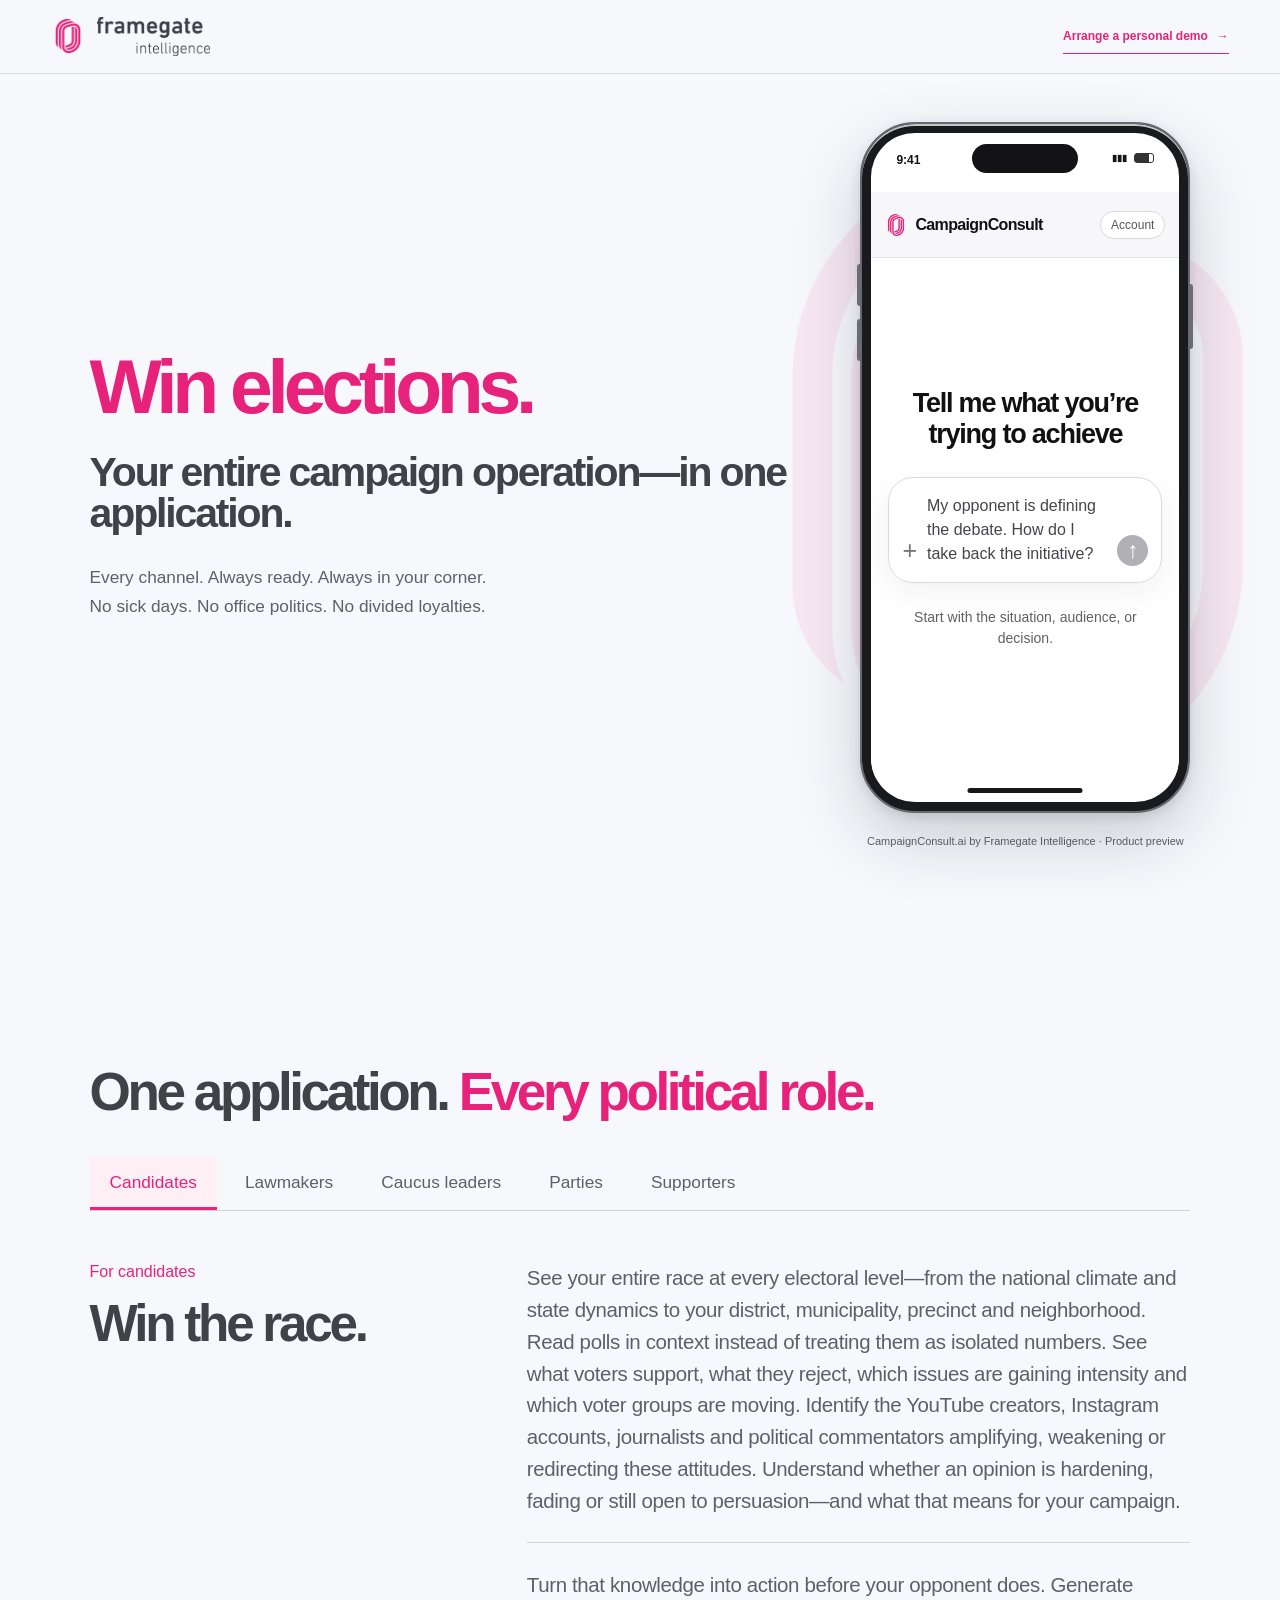
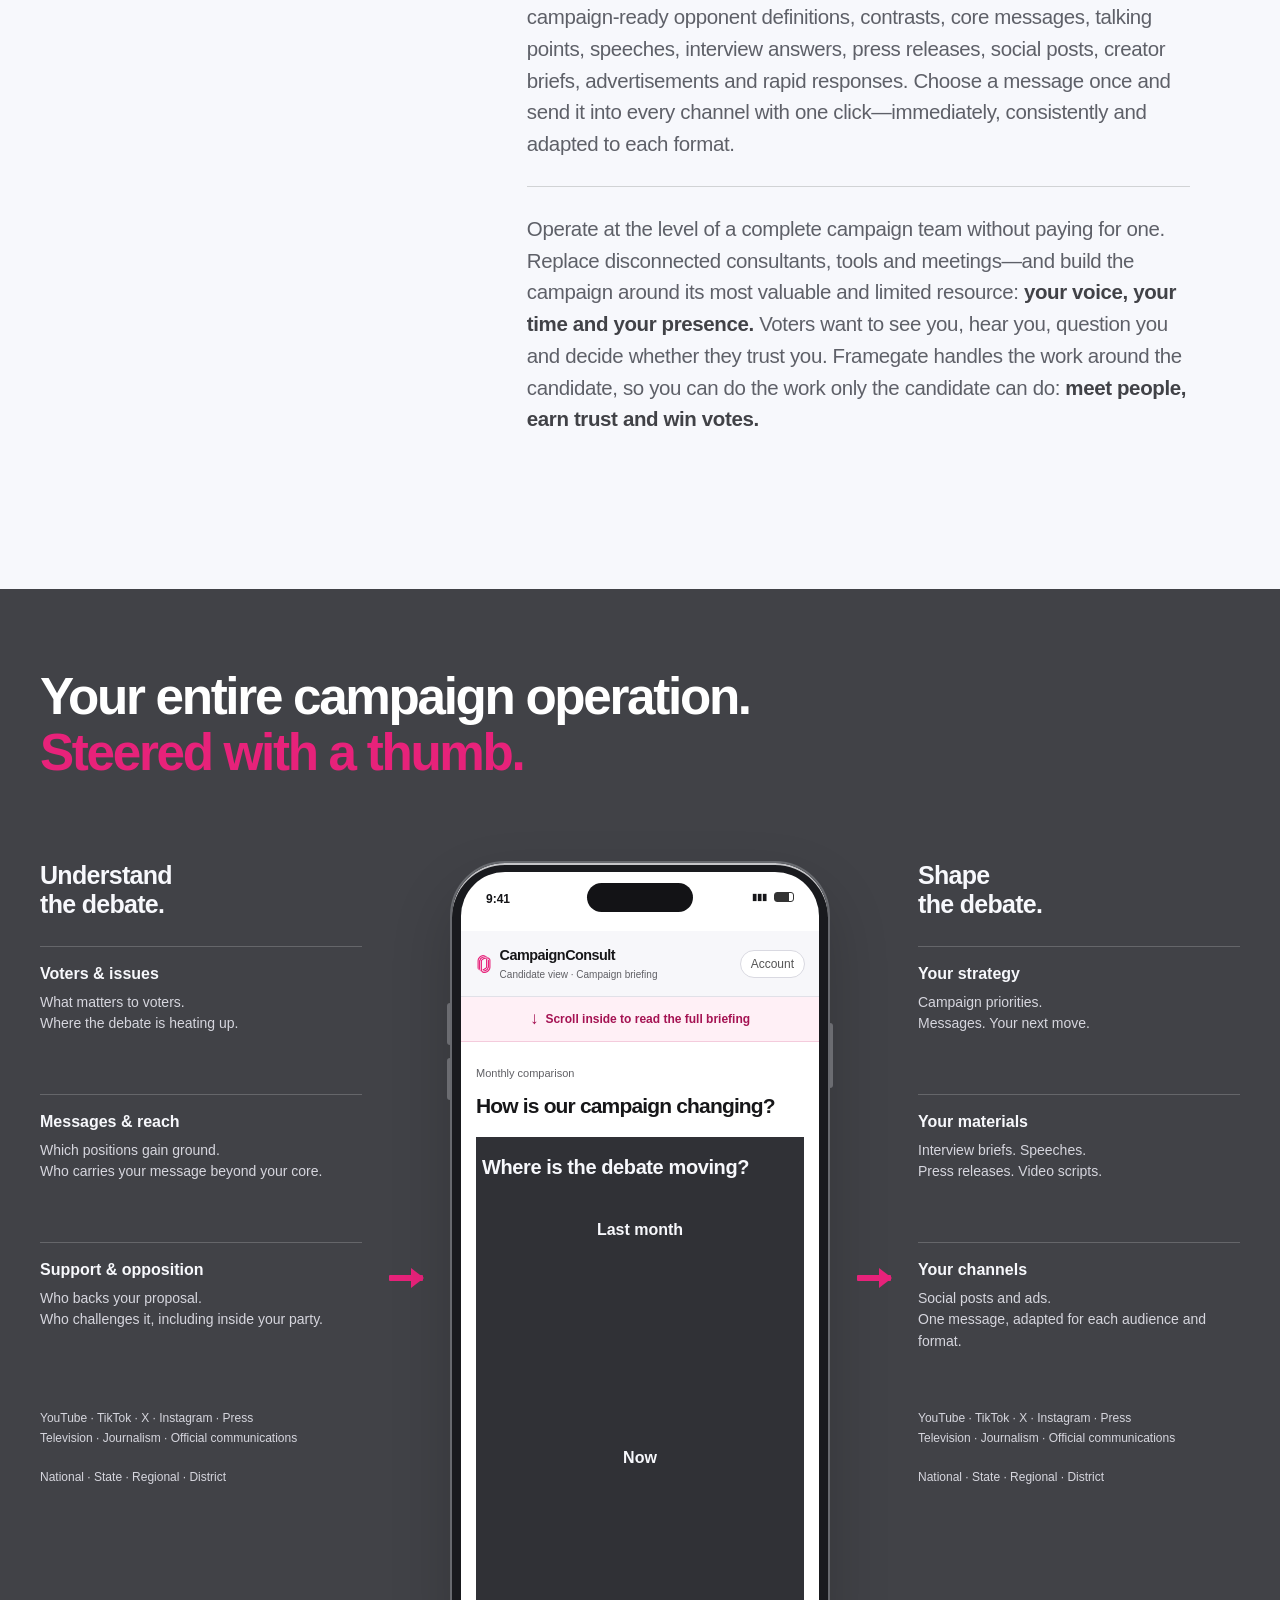
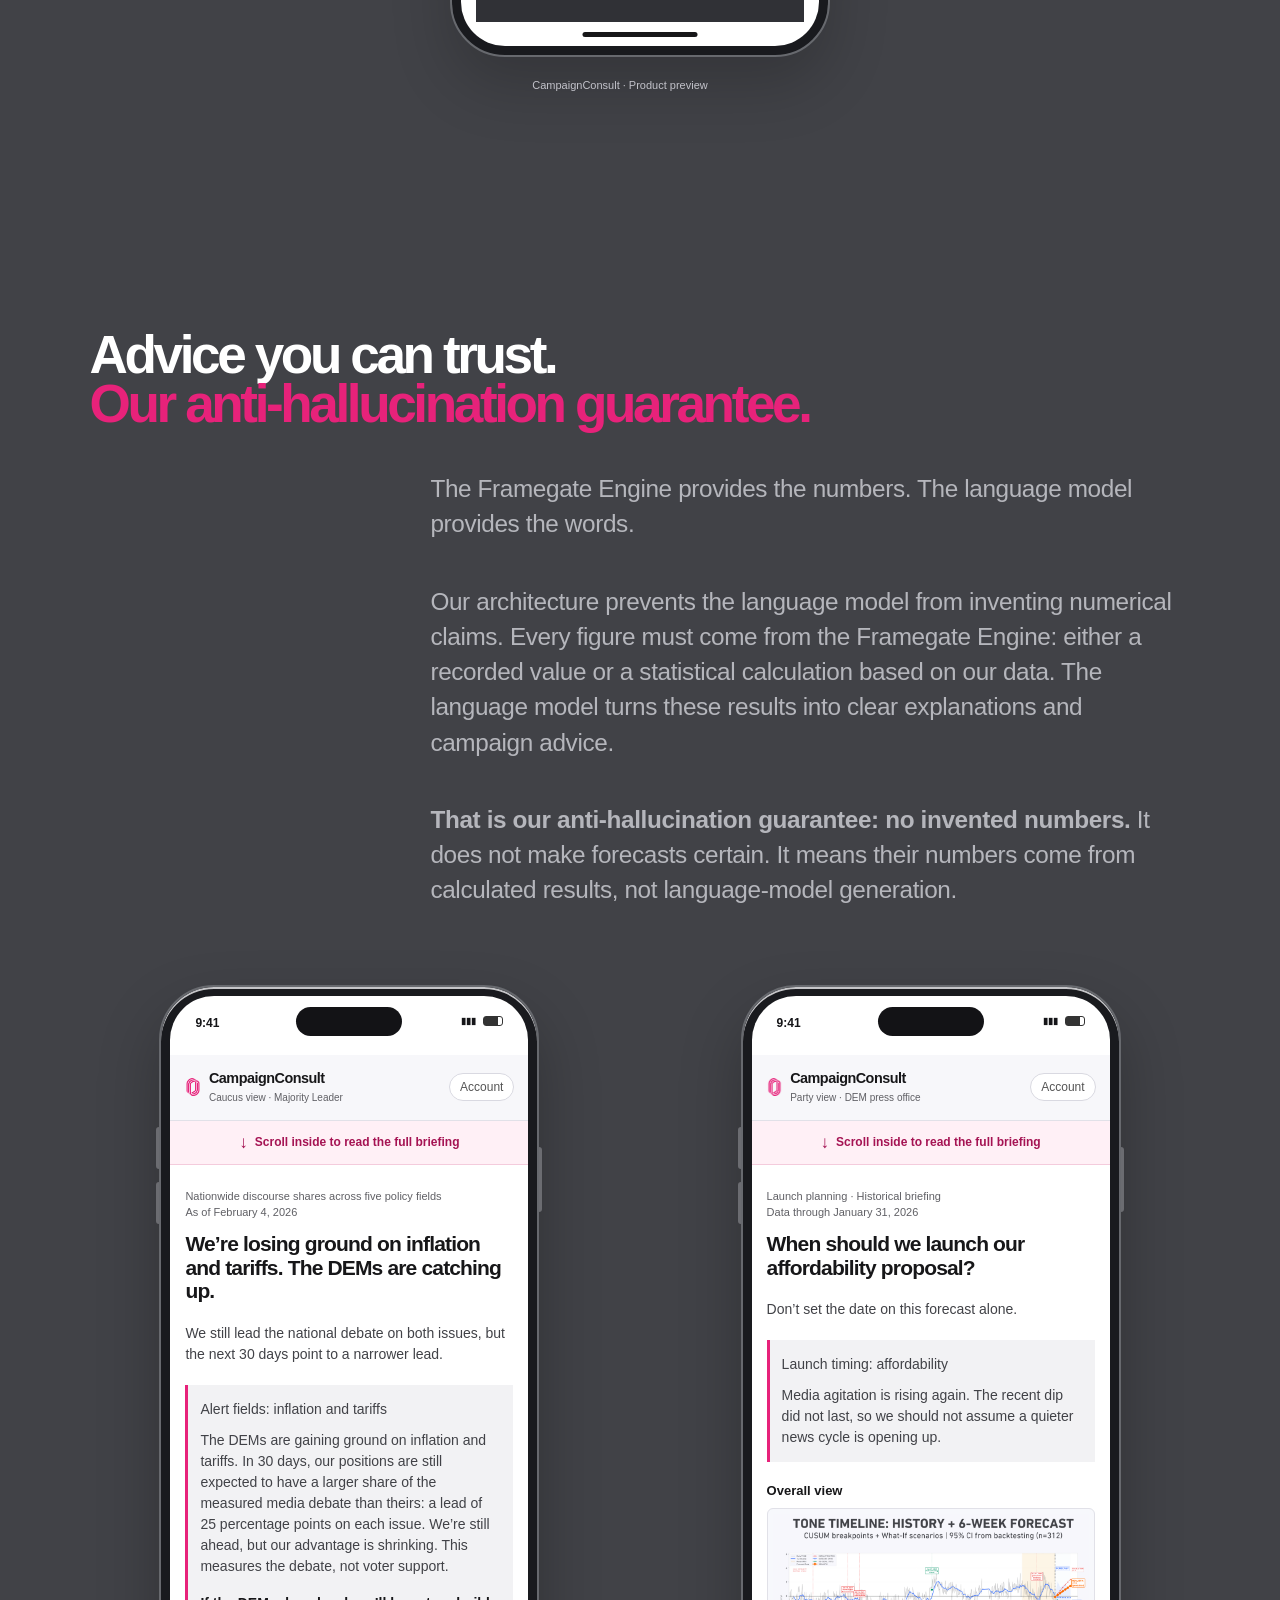
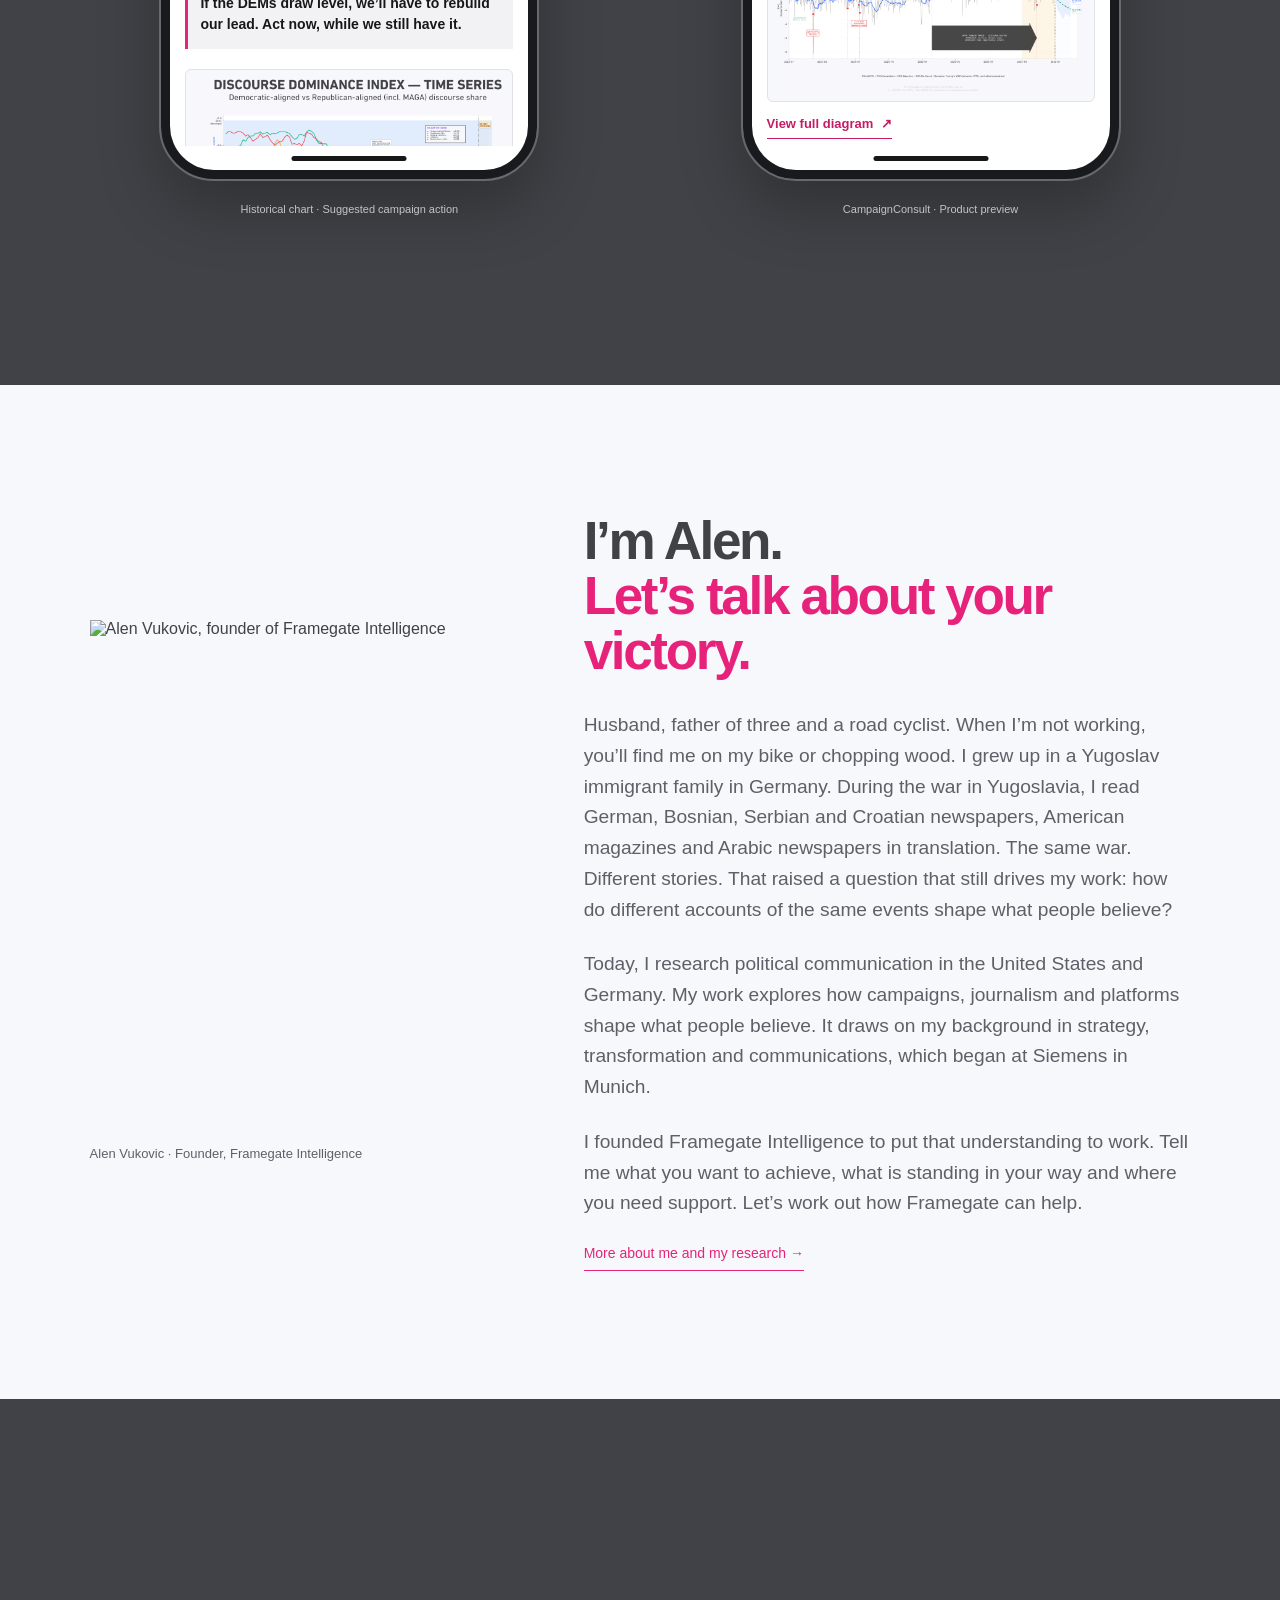
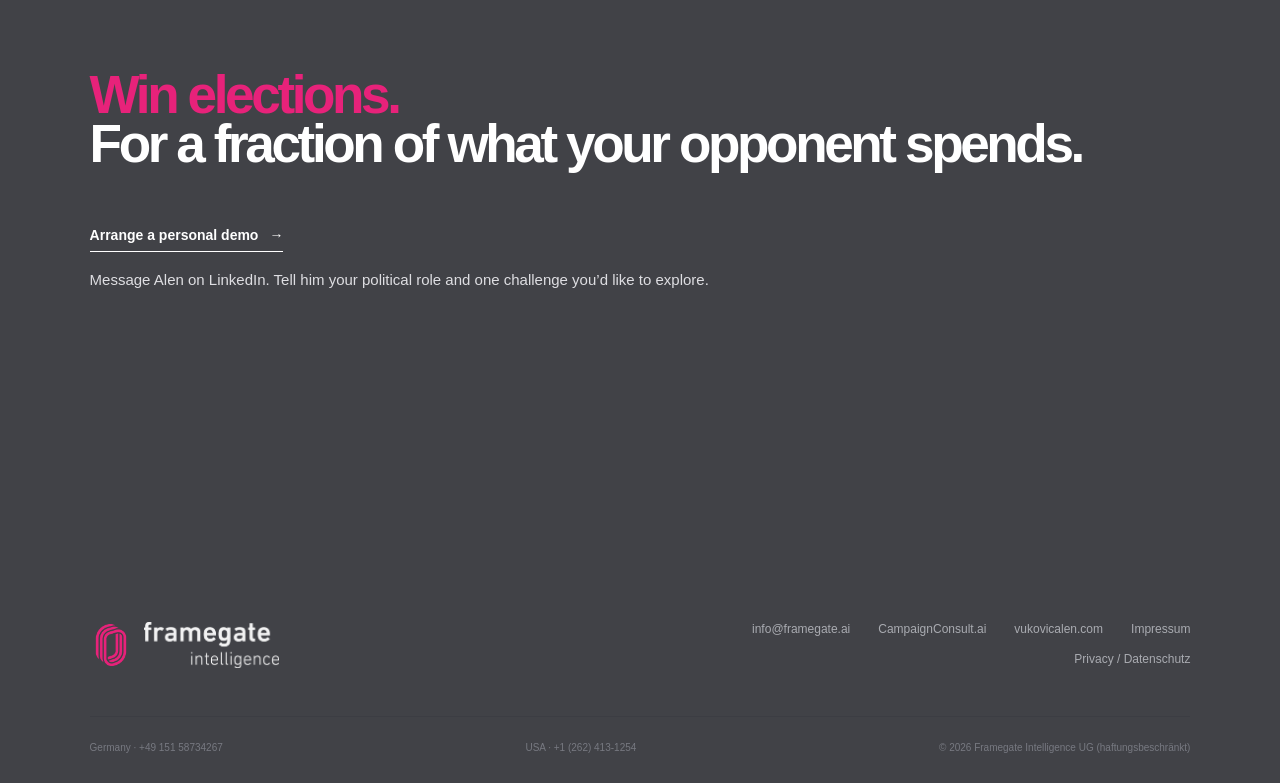
==== commit 8c42404a: "Remove evidence summary section and its three statistics" ====
--- a/index.html
+++ b/index.html
@@ -390,19 +390,6 @@
 
 </section>
 
-  <section class="product-preview-section" id="in-transit" aria-labelledby="product-evidence-heading">
-    <div class="product-preview-inner">
-      <div class="product-evidence" aria-labelledby="product-evidence-heading">
-        <h3 id="product-evidence-heading">The evidence behind your next move.</h3>
-        <p class="product-evidence-lead"><strong>CampaignConsult.ai is developed and brought to market by Framegate Intelligence.</strong></p>
-        <div class="product-evidence-stats" aria-label="Evidence base">
-          <article><strong>809</strong><span>YouTube channels registered</span></article>
-          <article><strong>~4,000</strong><span>Political articles per month</span></article>
-          <article><strong>Since January 2024</strong><span>Historical coverage</span></article>
-        </div>
-      </div>
-    </div>
-  </section>
 
   <section class="cases-section" id="cases">
     <div class="cases-intro">
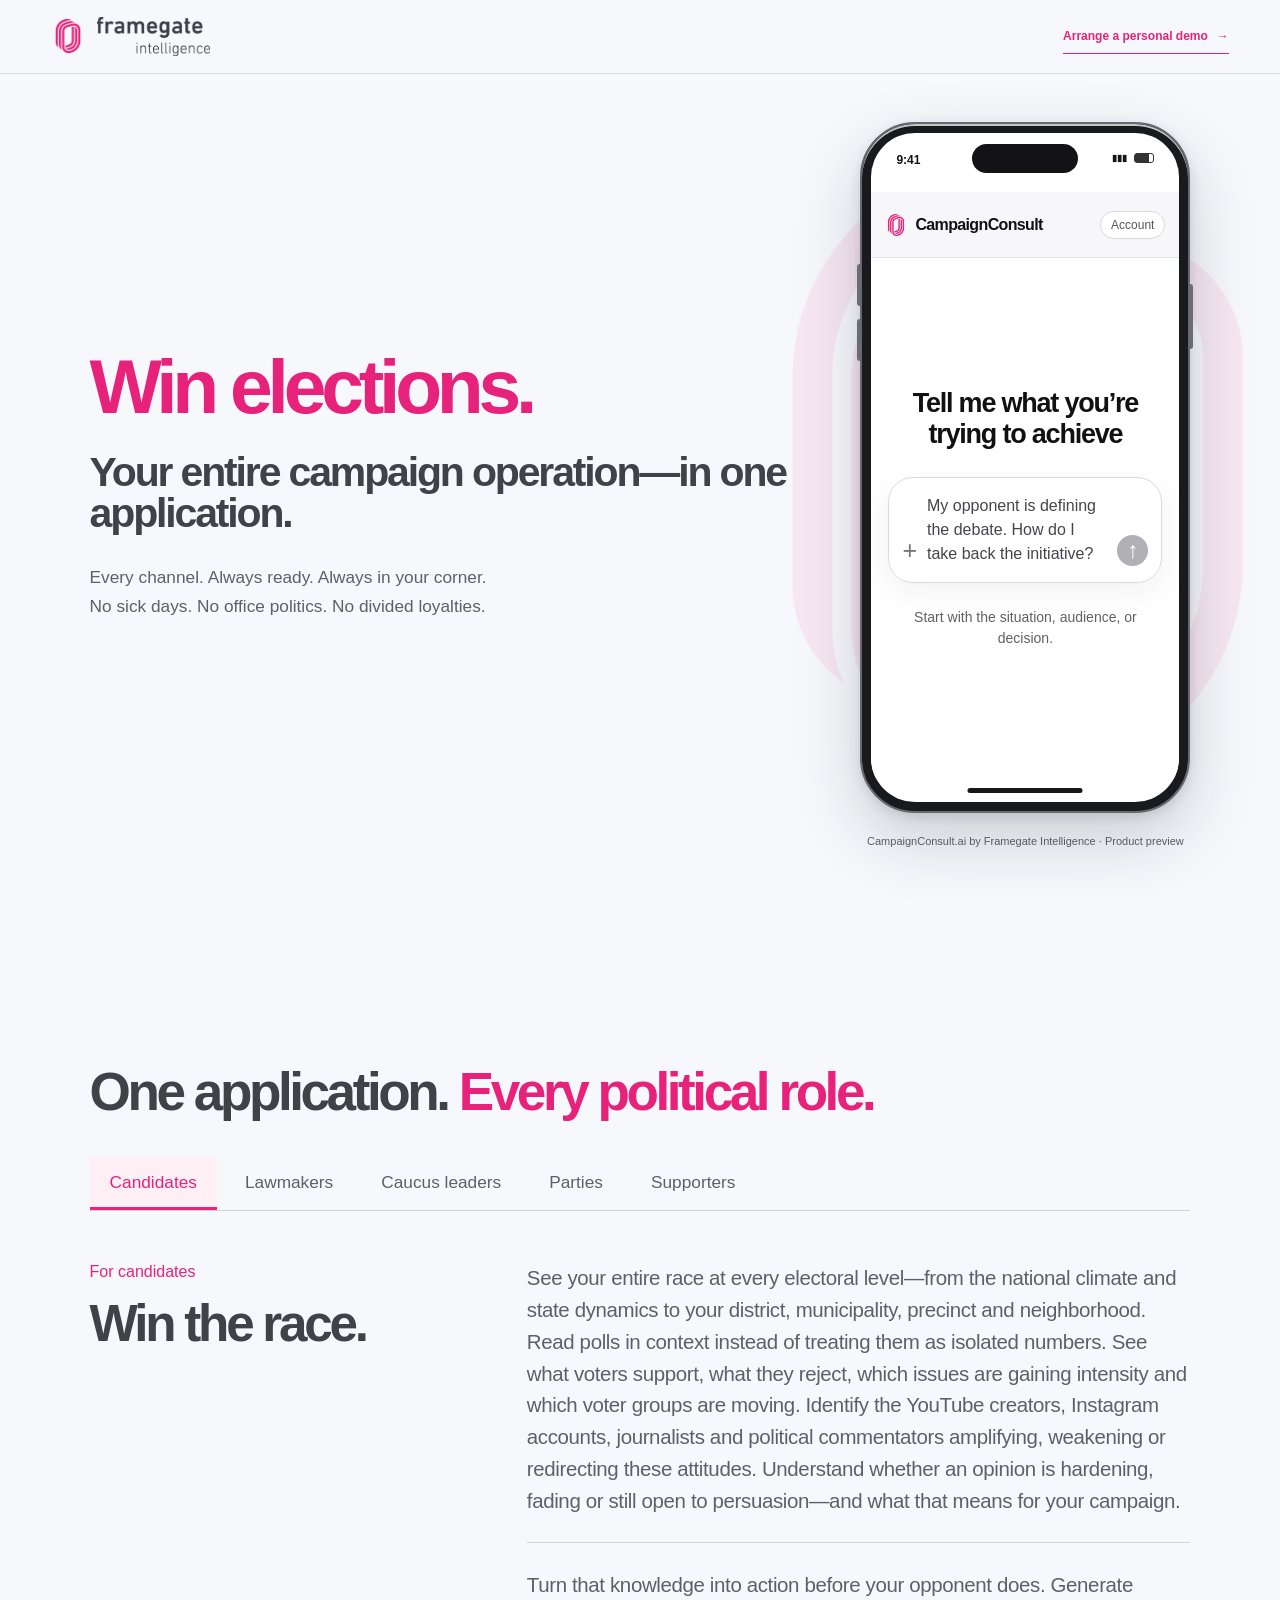
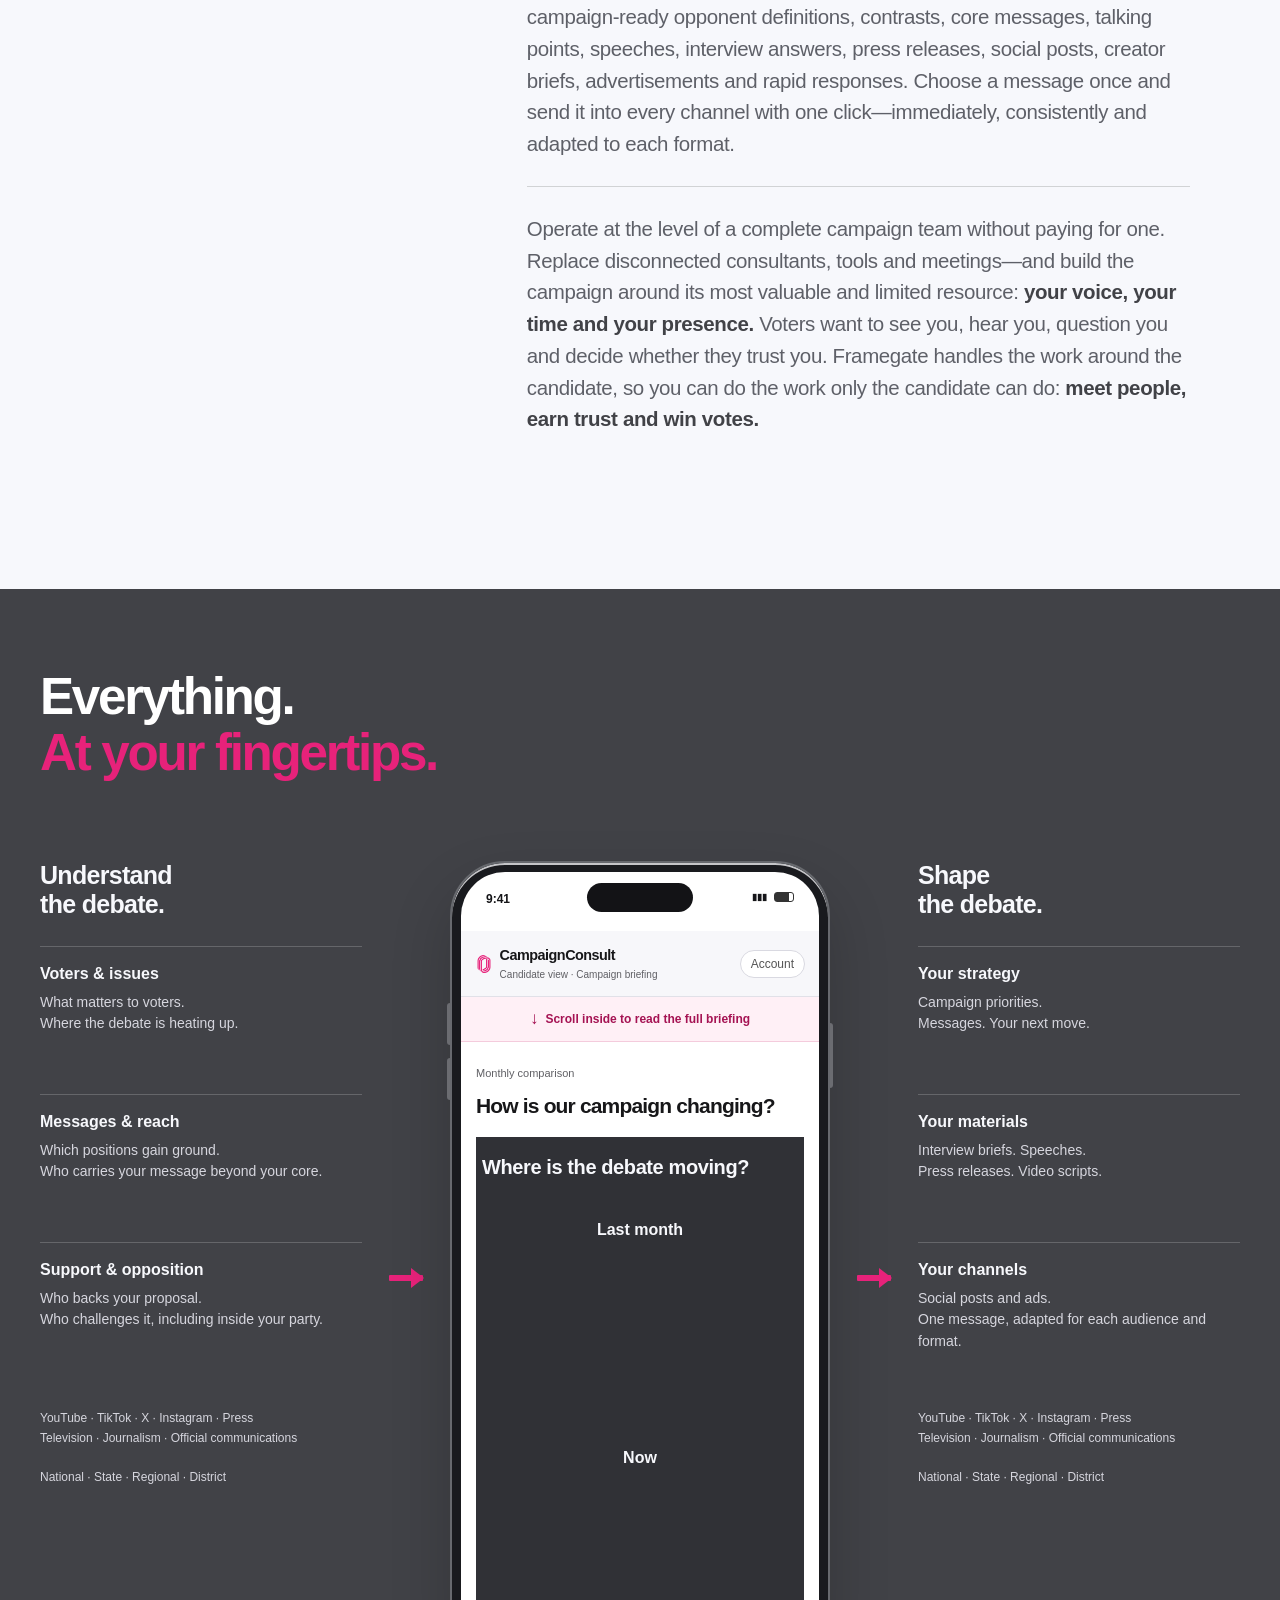
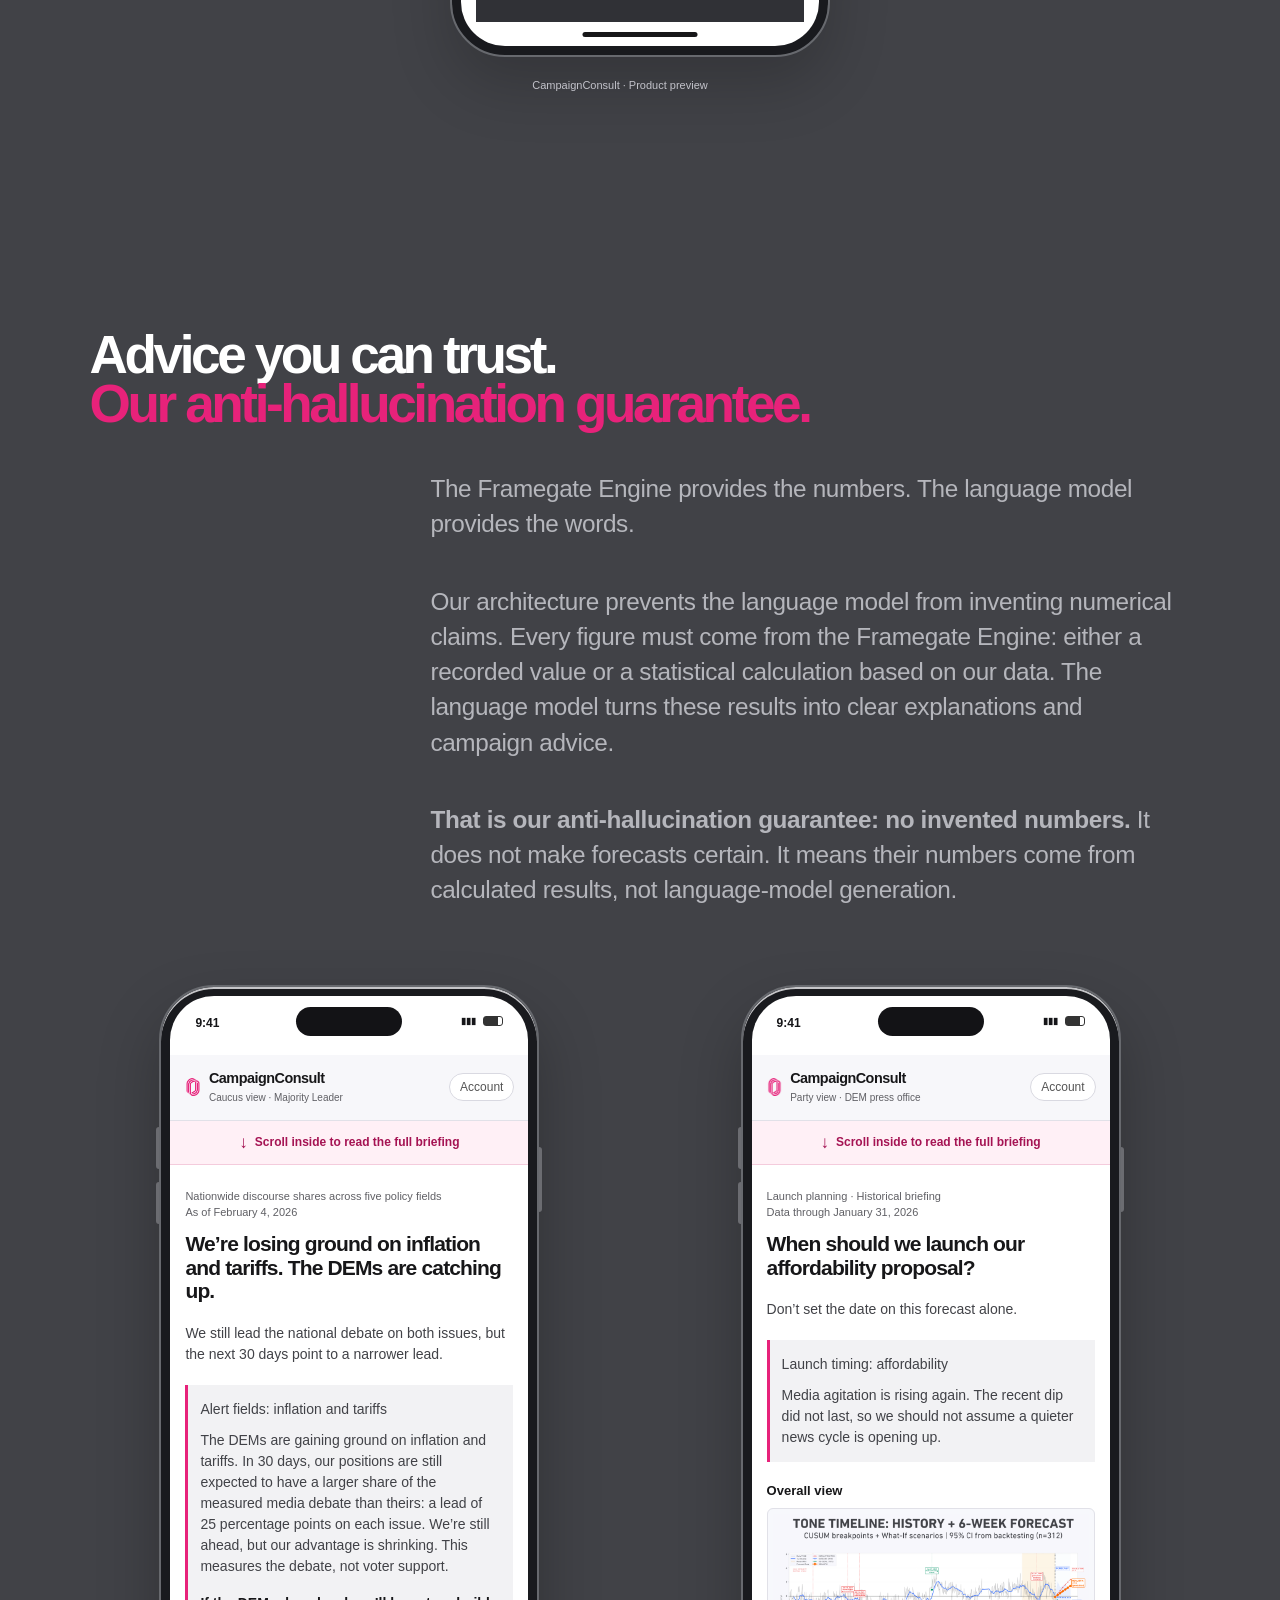
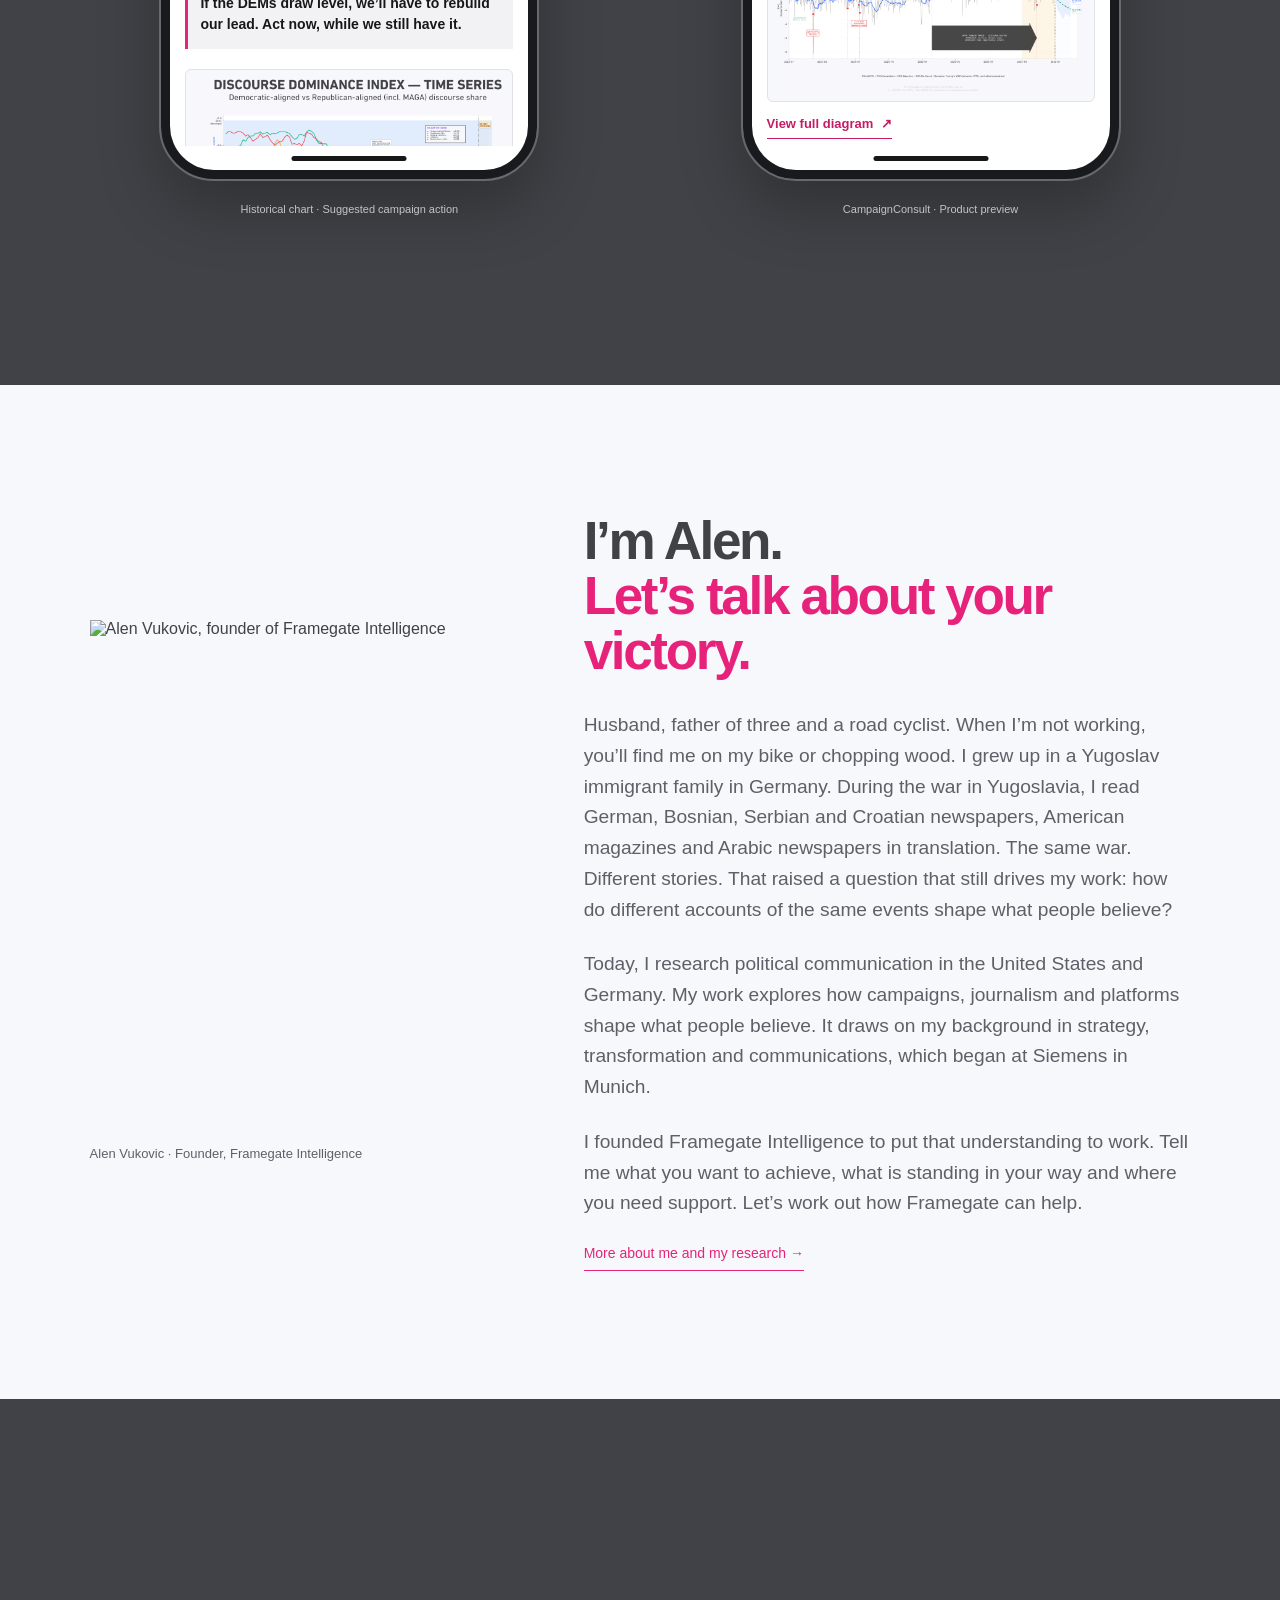
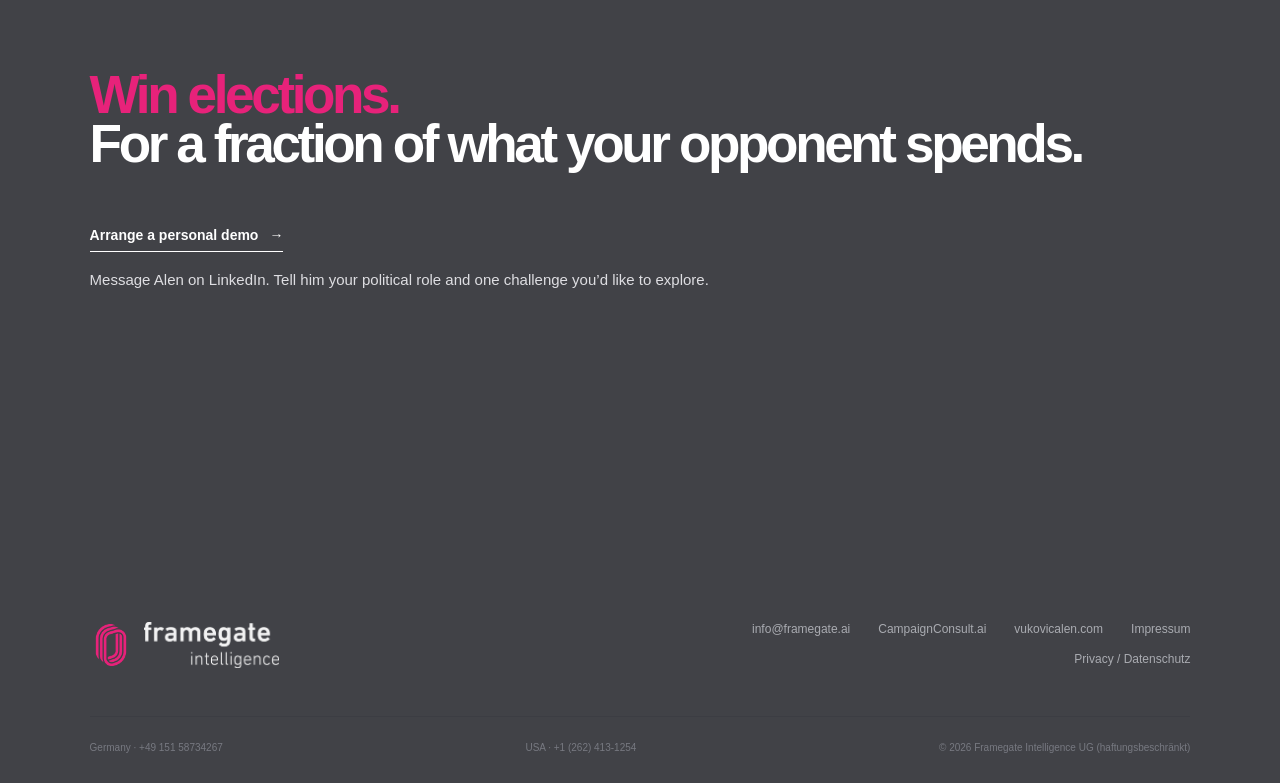
==== commit b4284f89: "Shorten operation headline to Everything. At your fingertips." ====
--- a/index.html
+++ b/index.html
@@ -183,7 +183,7 @@
 @media(max-width:899px){#framegate-campaign-flow{padding:50px 24px}#framegate-campaign-flow .flow-heading{margin-bottom:52px}#framegate-campaign-flow .flow-group{min-height:0;padding:19px 0}}
 </style>
 <span id="why-framegate" aria-hidden="true"></span>
-<h2 class="flow-heading">Your entire campaign operation.<br><span>Steered with a thumb.</span></h2>
+<h2 class="flow-heading">Everything.<br><span>At your fingertips.</span></h2>
 <div class="flow-layout">
 <aside class="flow-side" aria-label="Understand the debate">
 <h3>Understand<br>the debate.</h3>
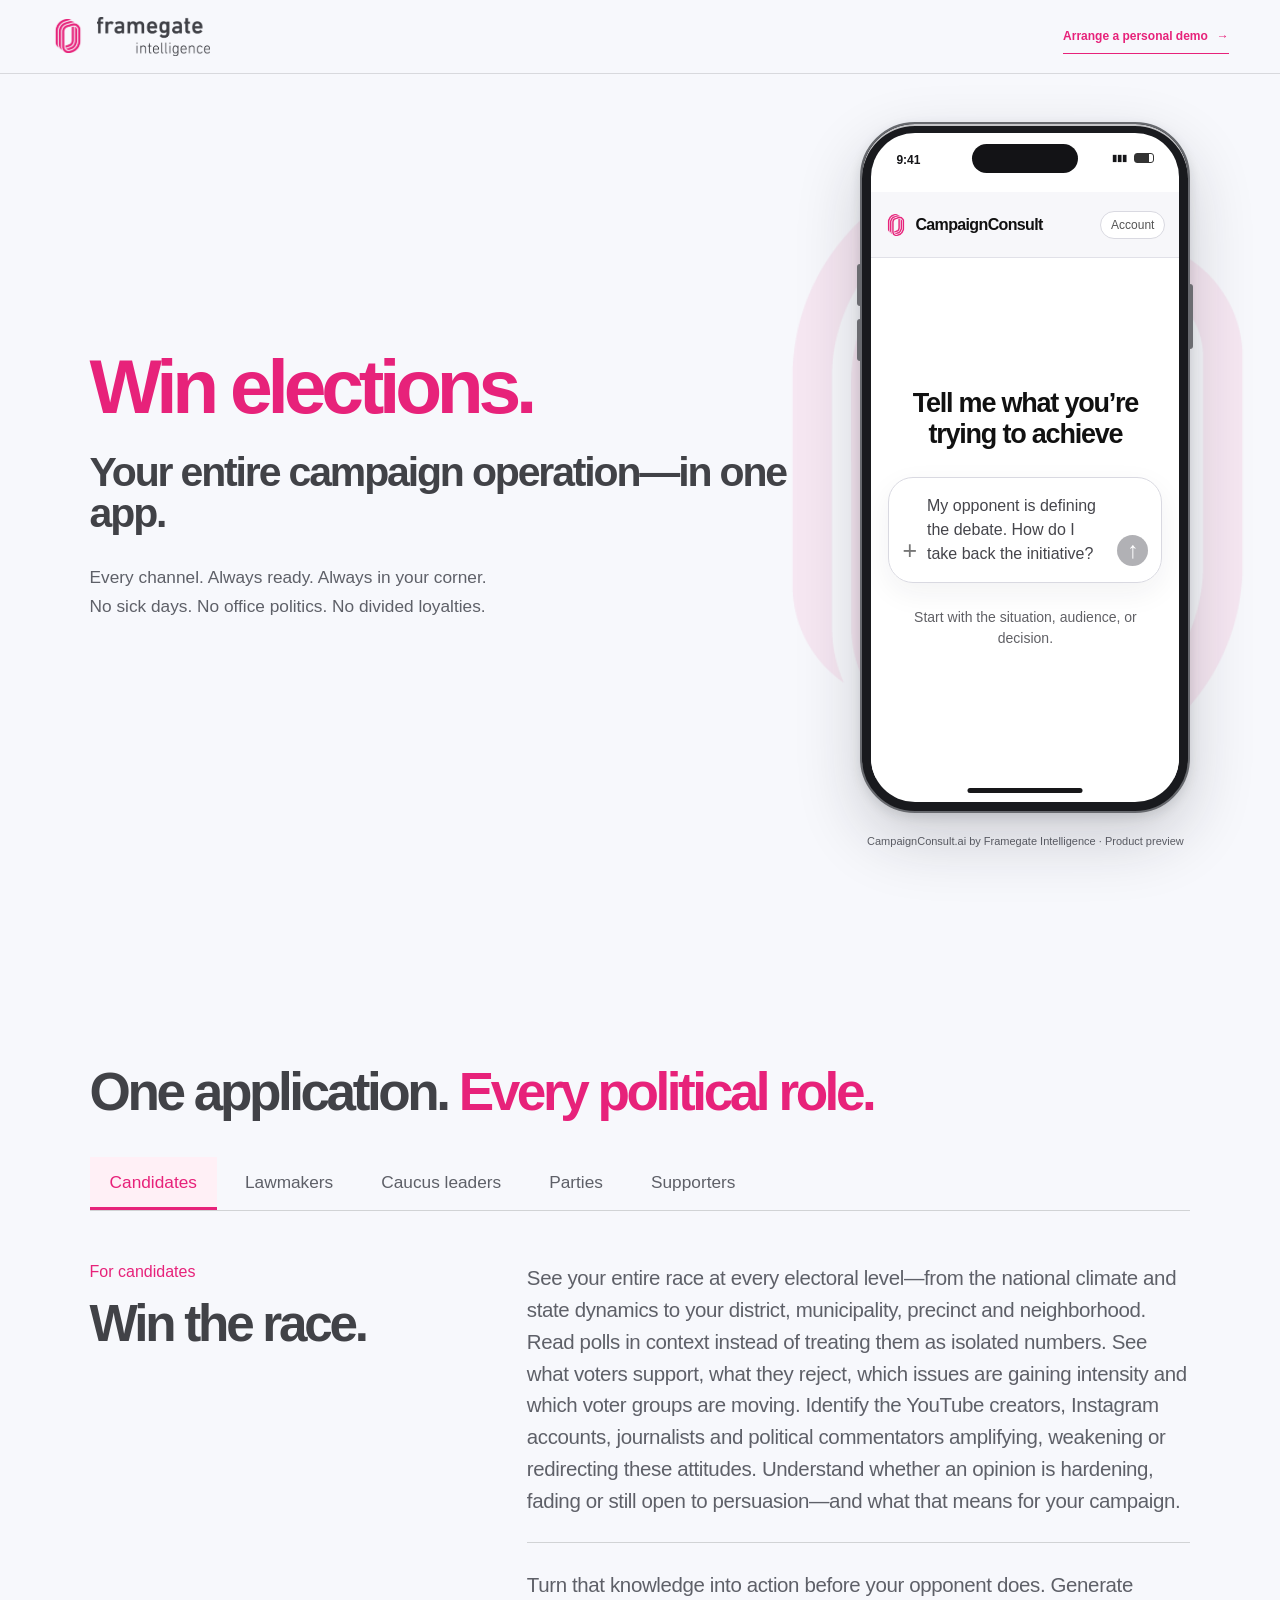
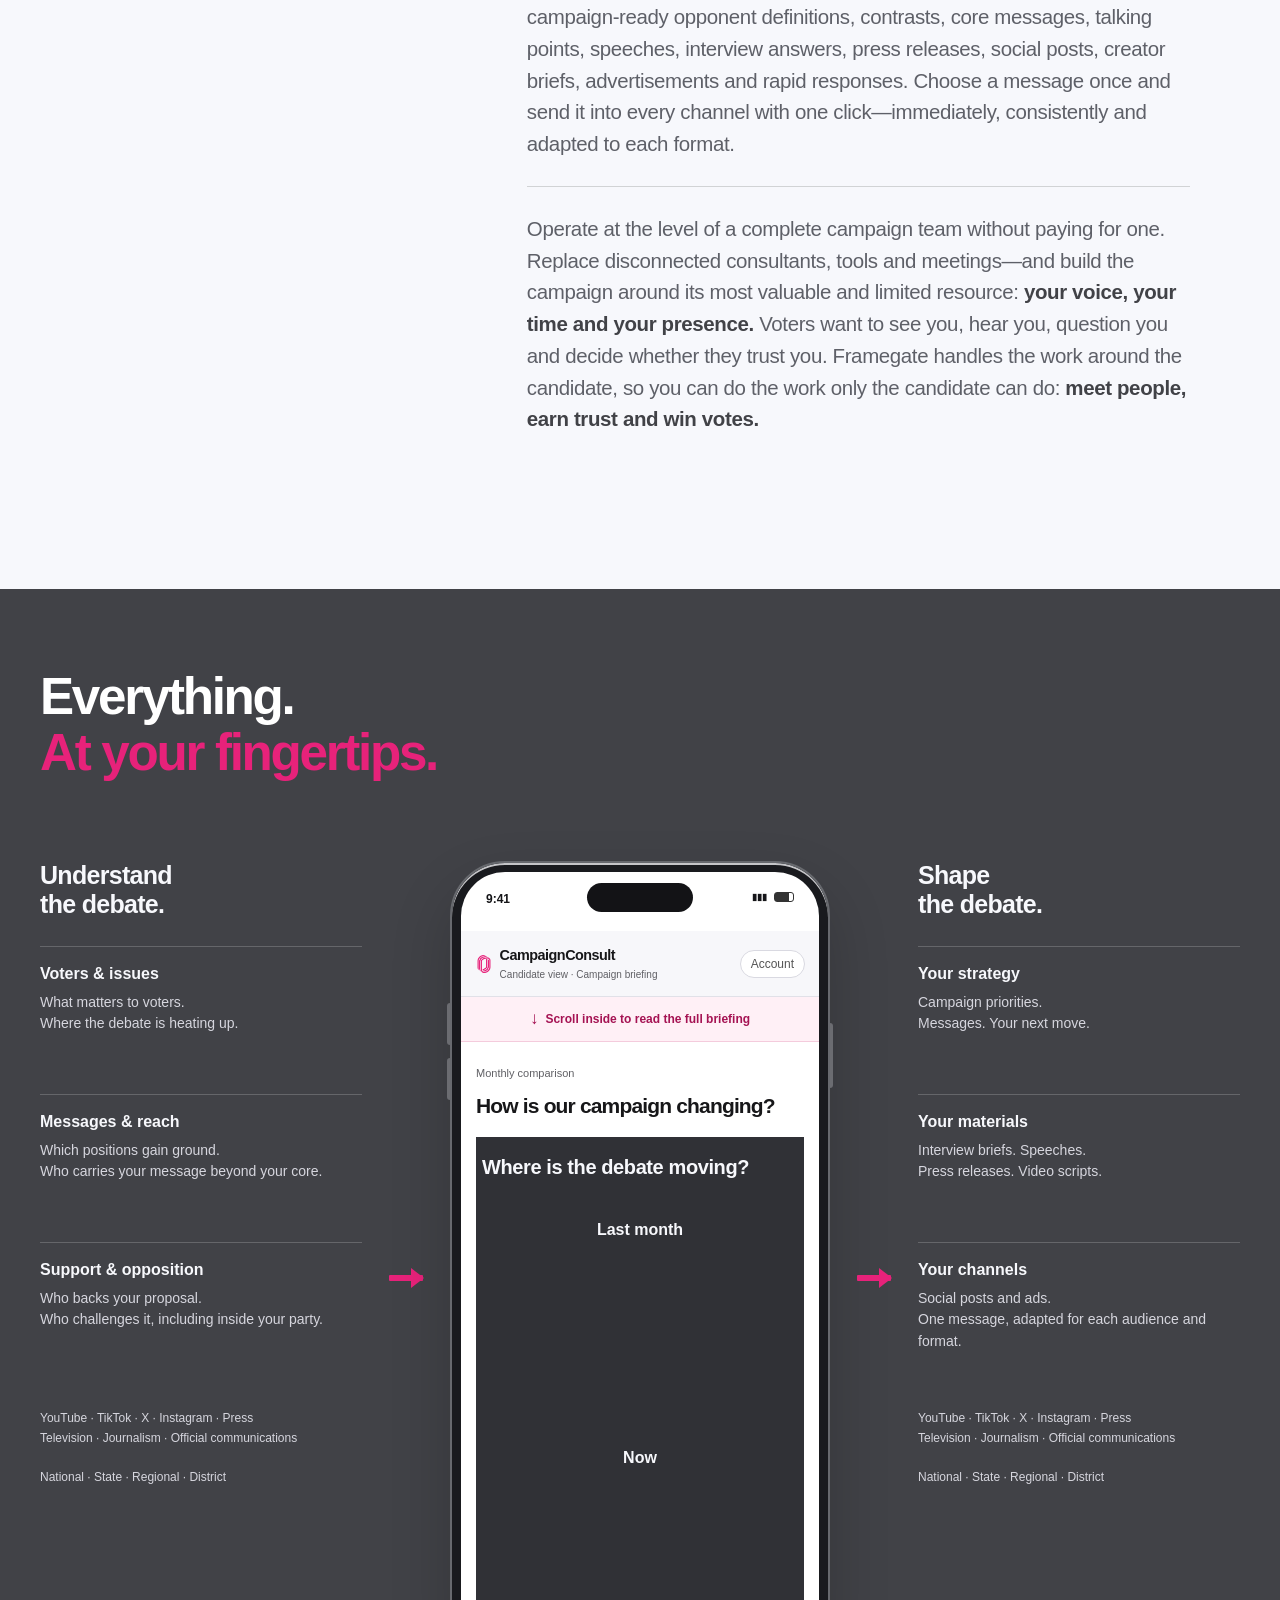
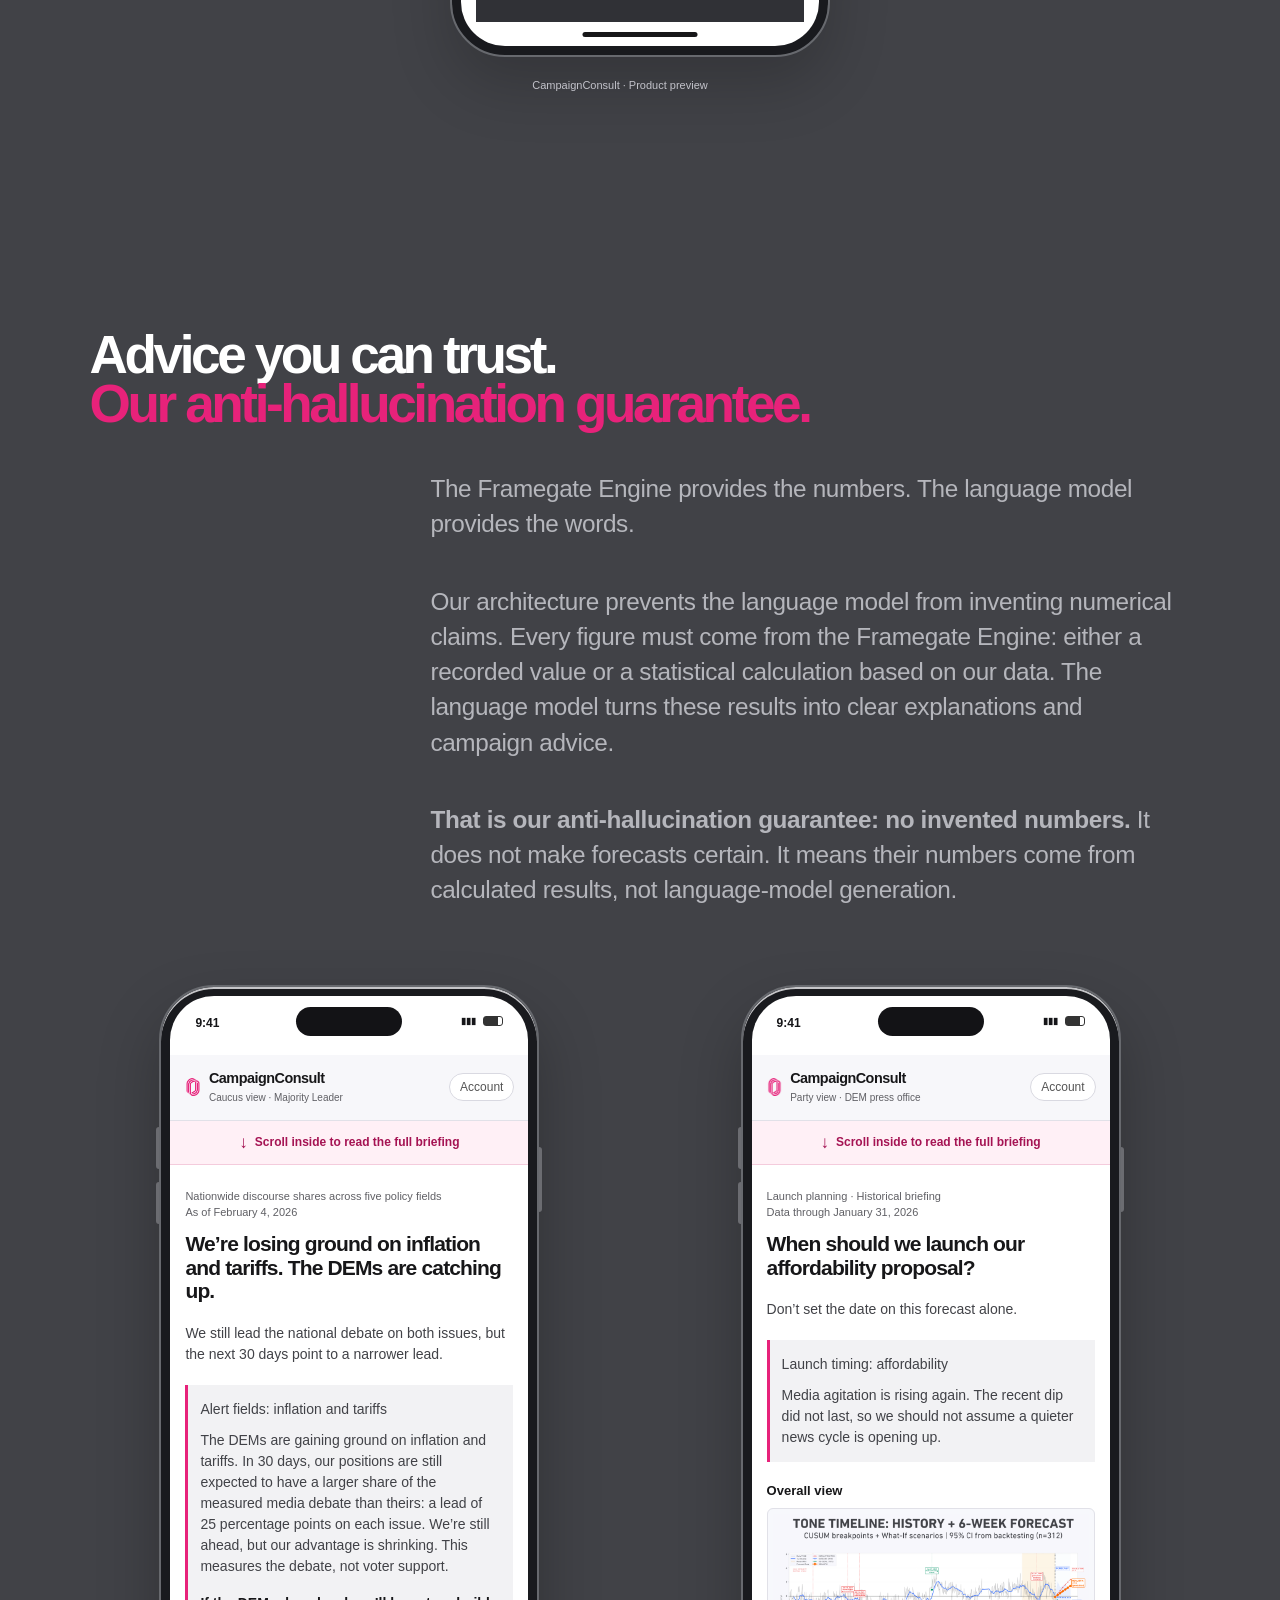
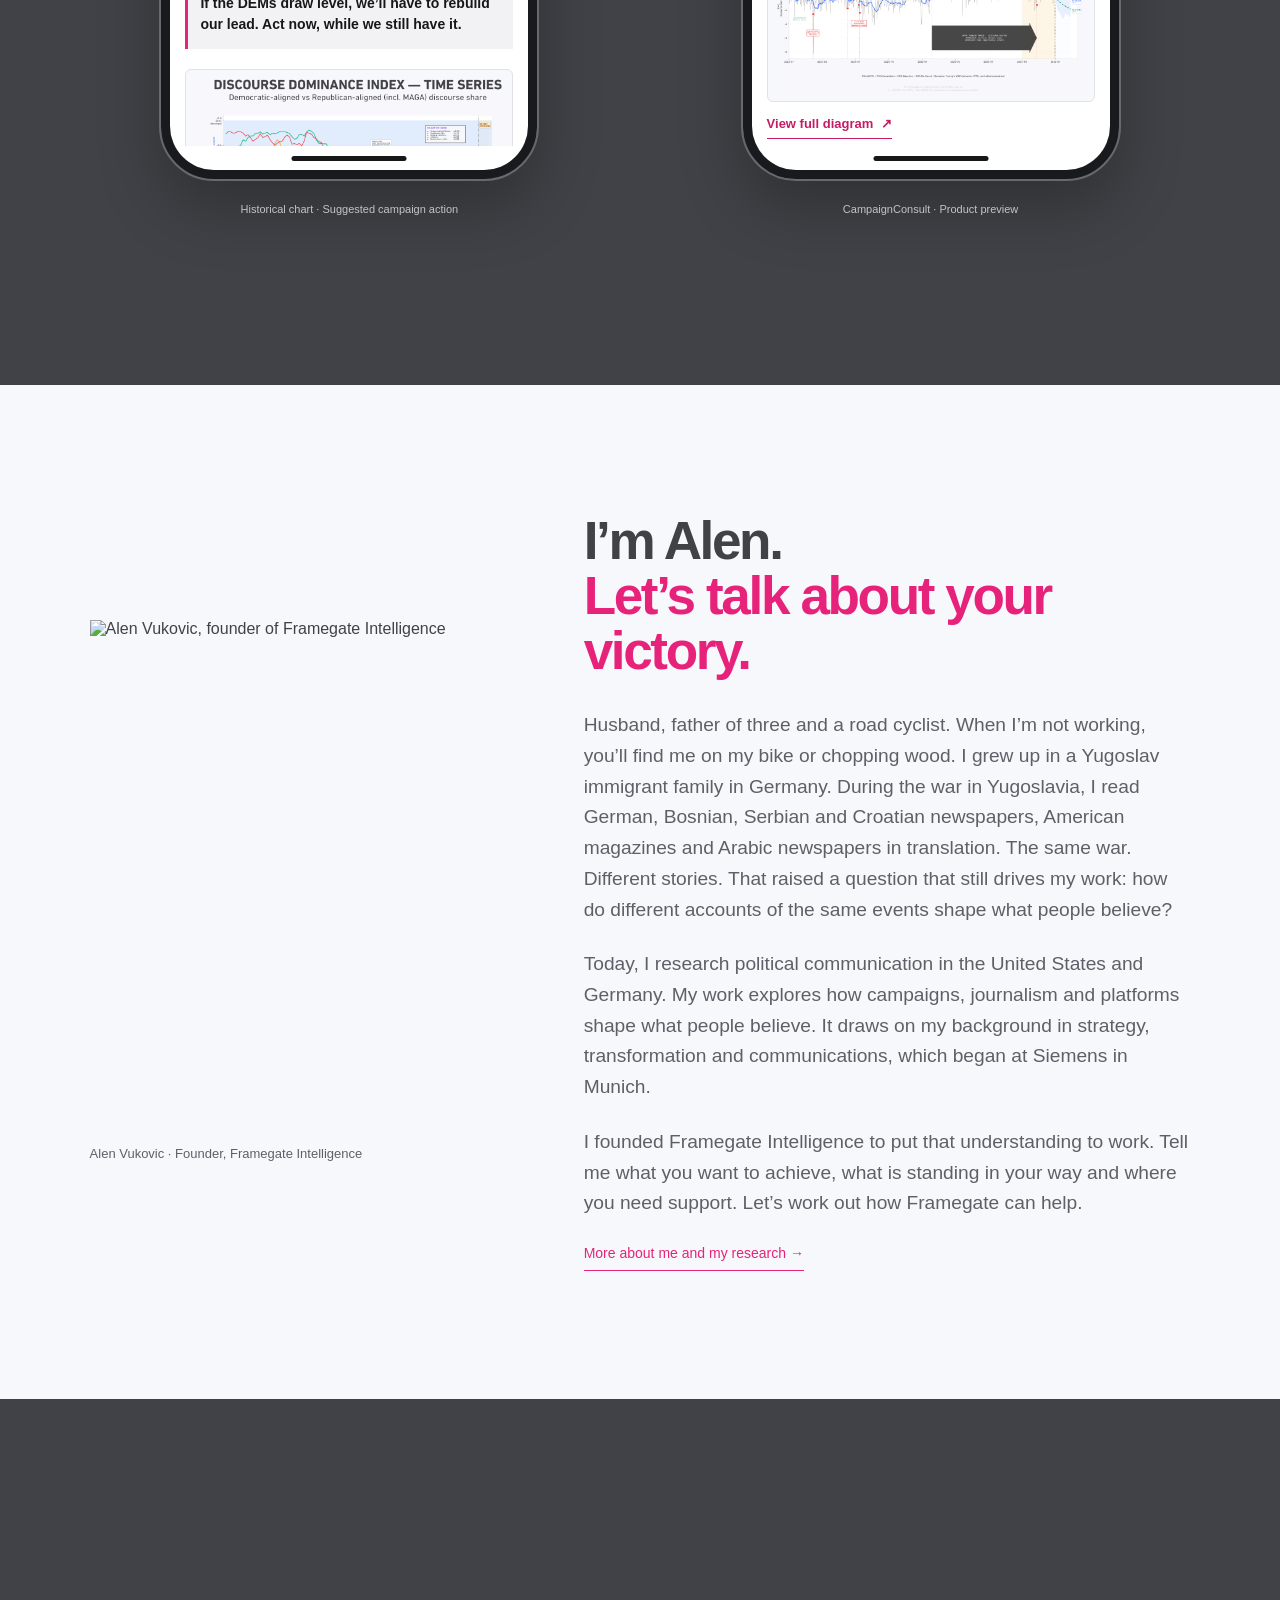
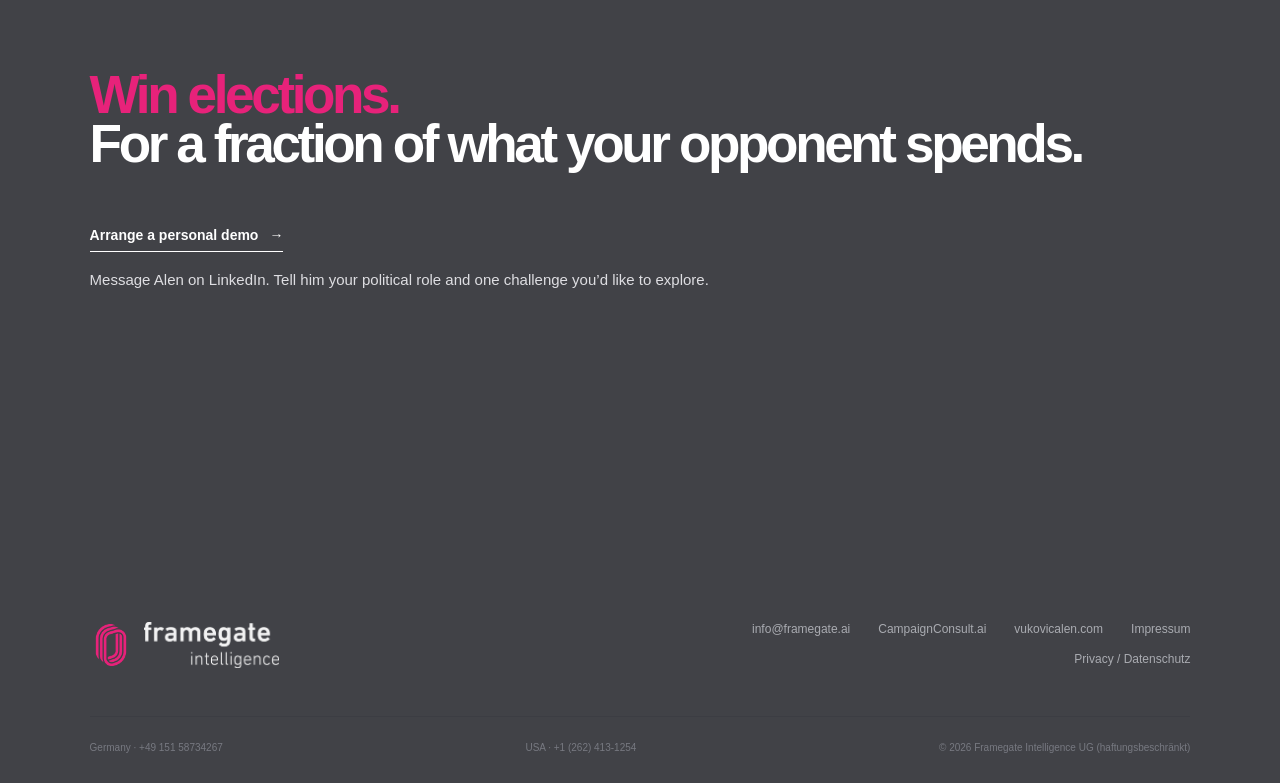
==== commit 156d4187: "Shorten hero subtitle from application to app" ====
--- a/index.html
+++ b/index.html
@@ -24,7 +24,7 @@
     <div class="hero-layout">
     <div class="hero-copy">
       <h1><strong>Win elections.</strong></h1>
-      <h2 class="hero-subtitle">Your entire campaign operation—in one application.</h2>
+      <h2 class="hero-subtitle">Your entire campaign operation—in one app.</h2>
       <p class="hero-details">Every channel. Always ready. Always in your corner.<br>No sick days. No office politics. No divided loyalties.</p>
     </div>
       <figure class="campaign-preview phone-preview hero-phone-preview">
